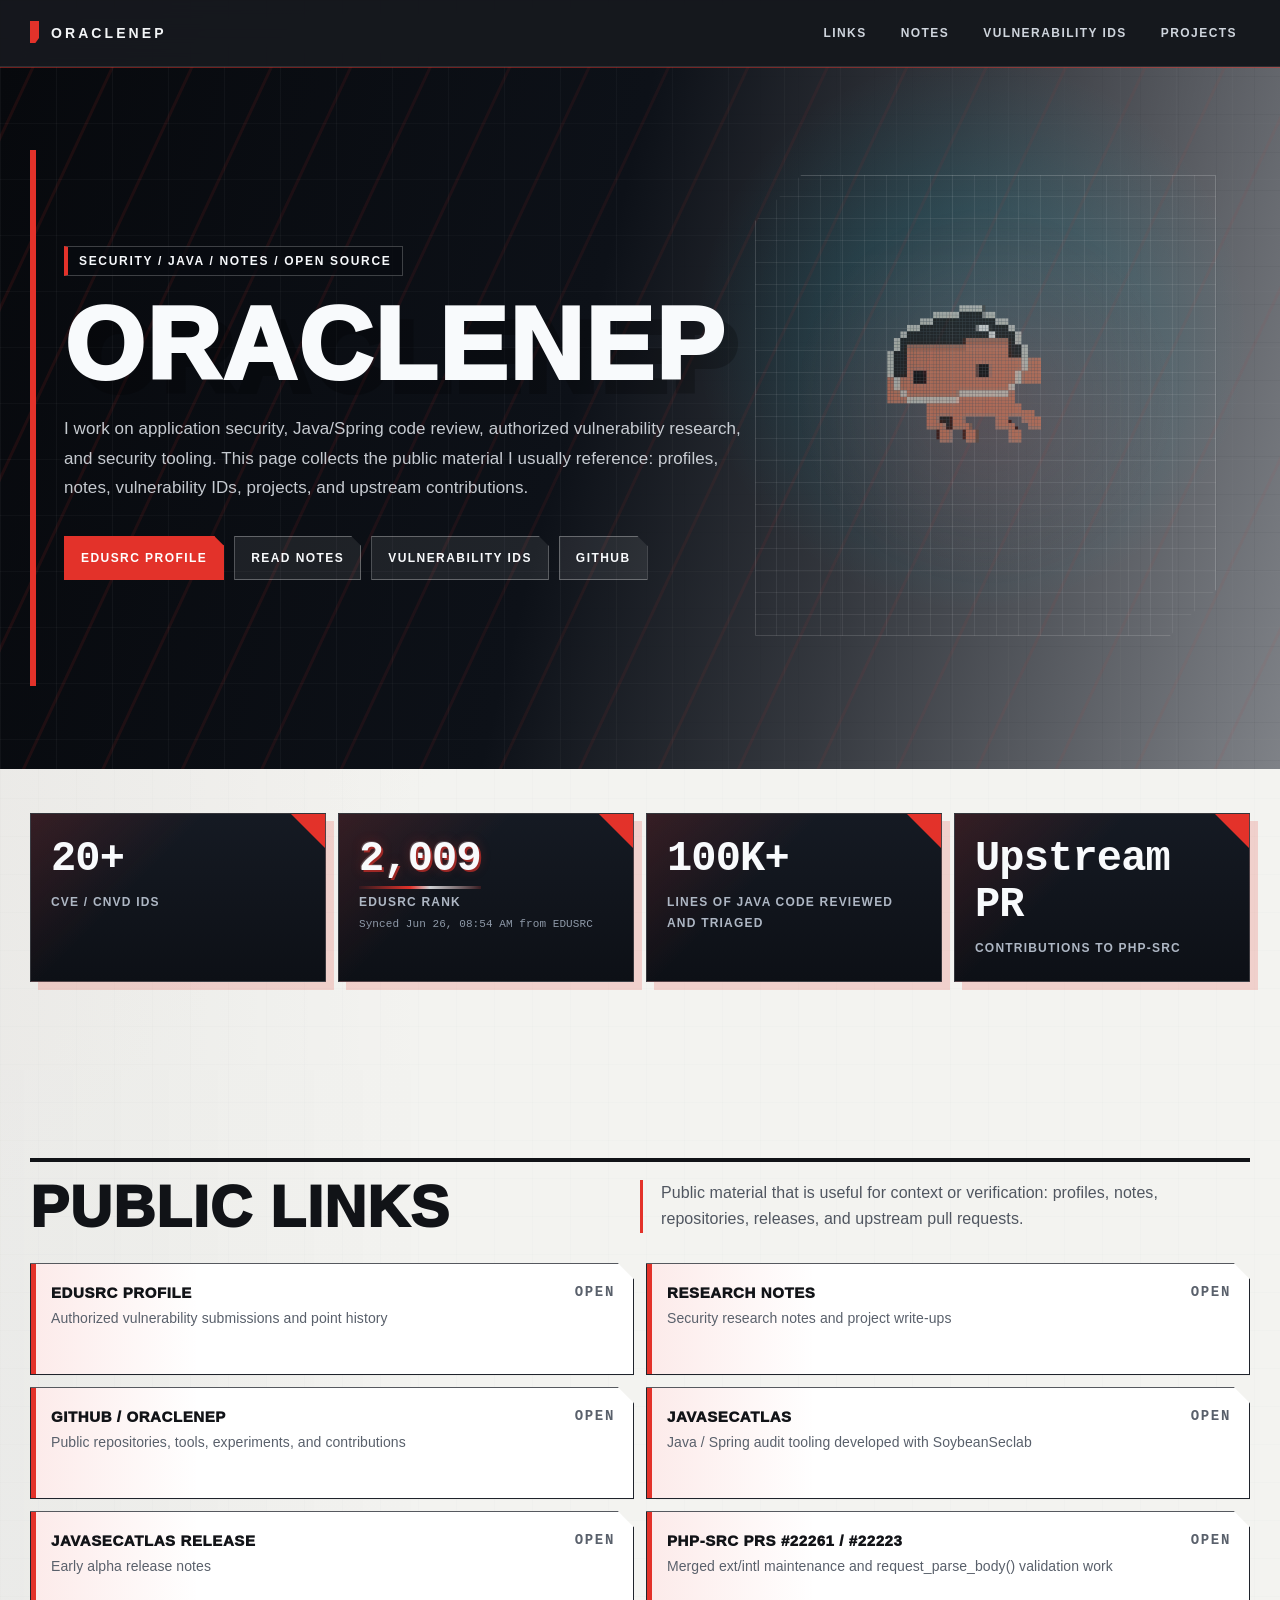
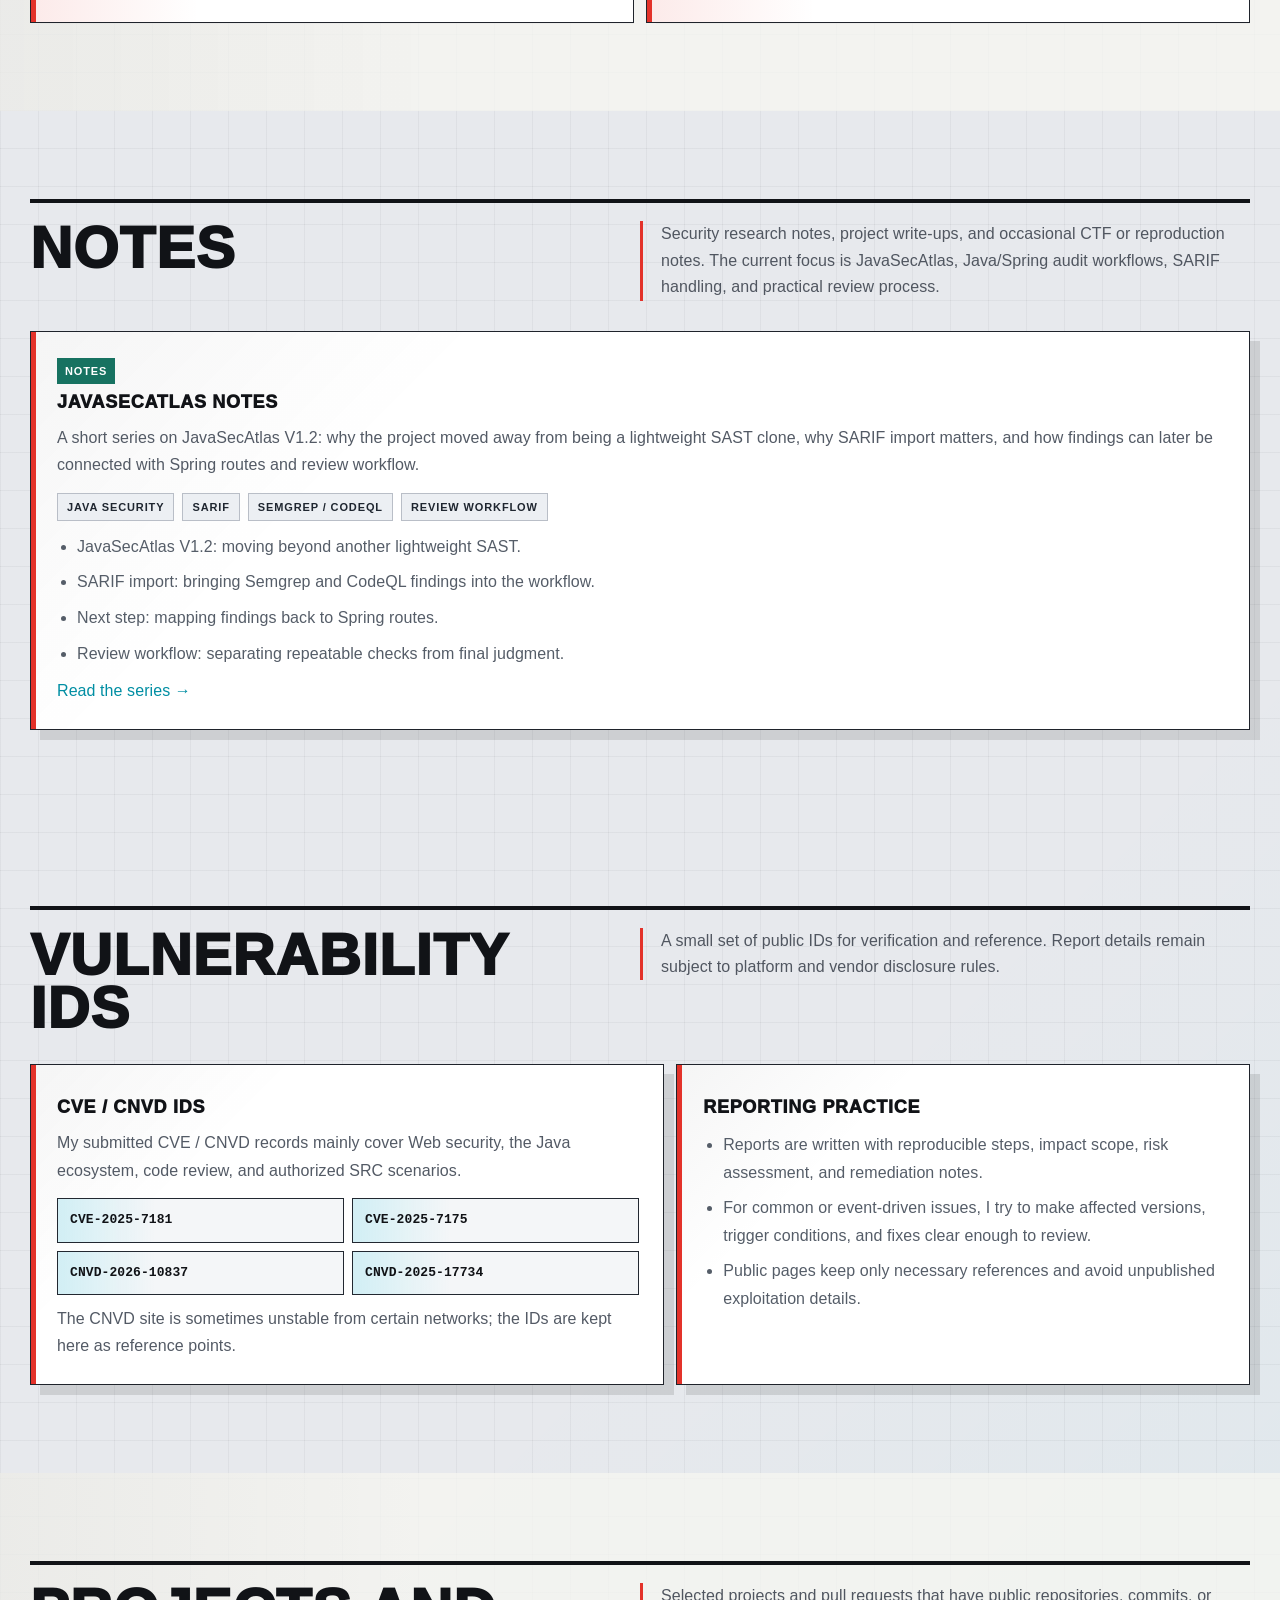
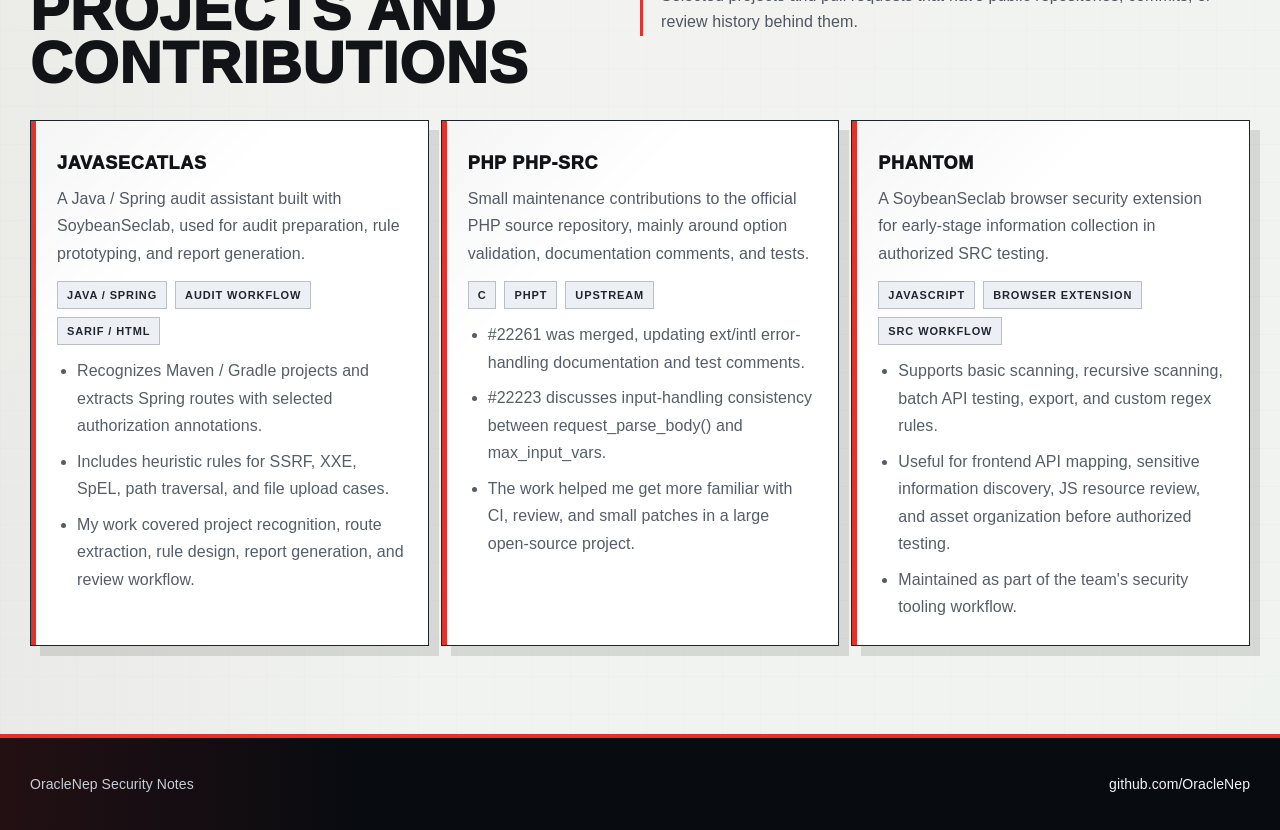
==== index.html @ 76ef1ec0 "Add interactive particle crab hero" ====
<!doctype html>
<html lang="en">
<head>
  <meta charset="utf-8" />
  <meta name="viewport" content="width=device-width, initial-scale=1" />
  <meta name="robots" content="noindex, noarchive" />
  <meta name="description" content="OracleNep's personal site for application security, Java/Spring audit notes, authorized vulnerability research, open-source projects, and security tooling." />
  <meta property="og:title" content="OracleNep | Security Notes" />
  <meta property="og:description" content="Application security, Java/Spring audit notes, authorized vulnerability research, open-source projects, and security tooling." />
  <meta property="og:image" content="assets/hero-security-portfolio.png" />
  <title>OracleNep | Security Notes</title>
  <style>
    :root {
      --ink: #17202f;
      --muted: #5c6879;
      --line: #d8dee8;
      --paper: #f7f9fc;
      --surface: #ffffff;
      --teal: #087f8c;
      --cyan: #48d6c4;
      --green: #126b4e;
      --amber: #9b6508;
      --shadow: 0 18px 46px rgba(23, 32, 47, .10);
    }

    * { box-sizing: border-box; }
    html { scroll-behavior: smooth; }
    body {
      margin: 0;
      color: var(--ink);
      background: var(--paper);
      font-family: -apple-system, BlinkMacSystemFont, "Segoe UI", "PingFang SC", "Microsoft YaHei", Arial, sans-serif;
      line-height: 1.72;
    }
    a { color: var(--teal); text-decoration: none; }
    a:hover { text-decoration: underline; }
    .topbar {
      position: sticky;
      top: 0;
      z-index: 20;
      border-bottom: 1px solid rgba(216, 222, 232, .92);
      background: rgba(247, 249, 252, .93);
      backdrop-filter: blur(12px);
    }
    .nav {
      width: min(1120px, calc(100% - 48px));
      min-height: 62px;
      margin: 0 auto;
      display: flex;
      align-items: center;
      justify-content: space-between;
      gap: 24px;
    }
    .brand { color: var(--ink); font-weight: 850; white-space: nowrap; }
    .nav-links { display: flex; align-items: center; gap: 18px; font-size: 14px; }
    .nav-links a { color: #334155; }
    .hero {
      min-height: 74vh;
      display: grid;
      align-items: center;
      color: #fff;
      background-image:
        linear-gradient(90deg, rgba(9, 16, 28, .94) 0%, rgba(9, 16, 28, .74) 43%, rgba(9, 16, 28, .20) 100%),
        url("assets/hero-security-portfolio.png");
      background-size: cover;
      background-position: center right;
    }
    .inner {
      width: min(1120px, calc(100% - 48px));
      margin: 0 auto;
    }
    .hero-copy { max-width: 740px; padding: 74px 0 84px; }
    .eyebrow {
      display: inline-flex;
      align-items: center;
      min-height: 28px;
      padding: 2px 10px;
      border: 1px solid rgba(255, 255, 255, .30);
      border-radius: 4px;
      color: #b8f2e6;
      background: rgba(255, 255, 255, .08);
      font-size: 13px;
      font-weight: 800;
    }
    h1, h2, h3 { margin: 0; line-height: 1.22; }
    h1 { margin-top: 18px; font-size: 56px; }
    .hero-subtitle {
      max-width: 680px;
      margin: 18px 0 0;
      color: rgba(255, 255, 255, .86);
      font-size: 18px;
    }
    .actions { display: flex; flex-wrap: wrap; gap: 12px; margin-top: 28px; }
    .button {
      display: inline-flex;
      align-items: center;
      justify-content: center;
      min-height: 42px;
      padding: 9px 14px;
      border: 1px solid rgba(255, 255, 255, .32);
      border-radius: 6px;
      color: #fff;
      background: rgba(255, 255, 255, .12);
      font-weight: 800;
    }
    .button.primary { border-color: var(--cyan); color: #062d33; background: var(--cyan); }
    .button:hover { text-decoration: none; filter: brightness(1.04); }
    .section { padding: 68px 0; }
    .section.alt { background: #eef2f6; }
    .section-title {
      display: flex;
      align-items: end;
      justify-content: space-between;
      gap: 28px;
      margin-bottom: 26px;
    }
    .section-title h2 { font-size: 30px; }
    .section-title p { max-width: 650px; margin: 0; color: var(--muted); }
    .metrics {
      position: relative;
      z-index: 3;
      margin-top: -34px;
      display: grid;
      grid-template-columns: repeat(4, 1fr);
      gap: 14px;
    }
    .card, .metric, .link-card, .project {
      border: 1px solid var(--line);
      border-radius: 8px;
      background: var(--surface);
      box-shadow: var(--shadow);
    }
    .metric { padding: 20px; }
    .metric strong { display: block; color: var(--ink); font-size: 30px; line-height: 1.1; }
    .metric span { display: block; margin-top: 8px; color: var(--muted); font-size: 14px; }
    .metric small { display: block; margin-top: 4px; color: #7b8797; font-size: 12px; line-height: 1.35; }
    .rank-link {
      display: inline-block;
      width: max-content;
      text-decoration: none;
      cursor: pointer;
    }
    .rank-link:hover,
    .rank-link:focus-visible {
      text-decoration: none;
    }
    .rank-link:focus-visible {
      outline: 2px solid rgba(8, 127, 140, .45);
      outline-offset: 7px;
      border-radius: 4px;
    }
    .rank-link:hover .live-rank {
      filter: drop-shadow(0 0 12px rgba(72, 214, 196, .32));
    }
    .live-rank {
      position: relative;
      width: max-content;
      min-width: 4.4ch;
      color: var(--teal);
      background: linear-gradient(90deg, #087f8c, #126b4e 45%, #0f766e);
      background-size: 180% 100%;
      font-variant-numeric: tabular-nums;
      font-feature-settings: "tnum";
      letter-spacing: .02em;
      animation: rankGlow 3.2s ease-in-out infinite;
    }
    .live-rank::after {
      content: "";
      position: absolute;
      left: 0;
      right: 0;
      bottom: -5px;
      height: 2px;
      border-radius: 999px;
      background: linear-gradient(90deg, rgba(8, 127, 140, .10), rgba(72, 214, 196, .92), rgba(18, 107, 78, .10));
      transform-origin: left;
      animation: rankScan 1.7s ease-in-out infinite;
    }
    .live-rank.is-updating { animation-duration: 1.15s; }
    .rank-status {
      display: inline-flex;
      align-items: center;
      gap: 6px;
    }
    .rank-status::before {
      content: "";
      width: 7px;
      height: 7px;
      border-radius: 50%;
      background: var(--cyan);
      box-shadow: 0 0 0 0 rgba(72, 214, 196, .58);
      animation: rankPulse 1.9s ease-out infinite;
    }
    .project-grid { display: grid; grid-template-columns: repeat(3, 1fr); gap: 16px; }
    .link-grid { display: grid; grid-template-columns: repeat(2, 1fr); gap: 14px; }
    .card, .project { padding: 22px; }
    .link-card {
      min-height: 94px;
      padding: 18px;
      display: flex;
      align-items: start;
      justify-content: space-between;
      gap: 18px;
    }
    .link-card strong { display: block; margin-bottom: 4px; color: var(--ink); }
    .link-card span { display: block; color: var(--muted); font-size: 14px; }
    .arrow { flex: 0 0 auto; color: var(--teal); font-weight: 850; }
    .tag-row { display: flex; flex-wrap: wrap; gap: 8px; margin-top: 14px; }
    .tag {
      min-height: 28px;
      display: inline-flex;
      align-items: center;
      padding: 2px 9px;
      border: 1px solid var(--line);
      border-radius: 4px;
      color: #425064;
      background: #f7f9fc;
      font-size: 13px;
      font-weight: 700;
    }
    .label {
      display: inline-flex;
      min-height: 26px;
      align-items: center;
      padding: 2px 8px;
      border-radius: 4px;
      color: #fff;
      background: var(--teal);
      font-size: 12px;
      font-weight: 850;
    }
    .label.green { background: var(--green); }
    .label.amber { background: var(--amber); }
    .card h3, .project h3 { margin-top: 10px; font-size: 18px; }
    .card p, .project p { margin: 10px 0 0; color: var(--muted); }
    .vuln-layout { display: grid; grid-template-columns: 1.05fr .95fr; gap: 18px; }
    .id-grid { display: grid; grid-template-columns: repeat(2, 1fr); gap: 10px; margin-top: 14px; }
    .id-link {
      display: block;
      padding: 10px 12px;
      border: 1px solid var(--line);
      border-radius: 6px;
      background: #f7f9fc;
      font-family: "Cascadia Mono", Consolas, monospace;
      font-size: 13px;
      overflow-wrap: anywhere;
    }
    ul { margin: 12px 0 0; padding-left: 20px; color: var(--muted); }
    li + li { margin-top: 8px; }
    .footer { padding: 34px 0; color: #cbd5e1; background: #152033; font-size: 14px; }
    .footer .inner { display: flex; justify-content: space-between; gap: 20px; }
    .footer a { color: #78e4d4; }
    @keyframes rankGlow {
      0%, 100% { background-position: 0% 50%; filter: drop-shadow(0 0 0 rgba(72, 214, 196, 0)); }
      50% { background-position: 100% 50%; filter: drop-shadow(0 0 10px rgba(72, 214, 196, .20)); }
    }
    @keyframes rankScan {
      0%, 100% { transform: scaleX(.20); opacity: .40; }
      50% { transform: scaleX(1); opacity: .95; }
    }
    @keyframes rankPulse {
      0% { box-shadow: 0 0 0 0 rgba(72, 214, 196, .58); }
      72%, 100% { box-shadow: 0 0 0 7px rgba(72, 214, 196, 0); }
    }
    @media (prefers-reduced-motion: reduce) {
      .live-rank,
      .live-rank::after,
      .rank-status::before,
      .hero::after {
        animation: none;
      }
    }
    @media (max-width: 920px) {
      .nav { min-height: auto; padding: 14px 0; align-items: start; flex-direction: column; gap: 10px; }
      .nav-links { flex-wrap: wrap; gap: 12px; }
      h1 { font-size: 42px; }
      .metrics, .project-grid, .link-grid, .vuln-layout { grid-template-columns: 1fr; }
      .section-title { align-items: start; flex-direction: column; }
      .id-grid { grid-template-columns: 1fr; }
      .footer .inner { flex-direction: column; }
    }
    @media (max-width: 560px) {
      .inner, .nav { width: min(100% - 32px, 1120px); }
      .hero { min-height: 72vh; background-position: center; }
      .hero-copy { padding: 58px 0 68px; }
      h1 { font-size: 32px; }
      .hero-subtitle { font-size: 16px; }
      .section { padding: 48px 0; }
      .link-card { flex-direction: column; gap: 8px; }
    }

    :root {
      --ink: #111317;
      --muted: #5f6570;
      --line: #1f232b;
      --paper: #e7e9ed;
      --surface: #f7f7f2;
      --surface-hard: #ffffff;
      --dark: #080b10;
      --dark-2: #121720;
      --teal: #008ea3;
      --cyan: #00c2df;
      --green: #177261;
      --amber: #c7922c;
      --red: #e3322a;
      --shadow: 10px 10px 0 rgba(17, 19, 23, .12);
    }

    body {
      color: var(--ink);
      background-color: var(--paper);
      background-image:
        linear-gradient(rgba(17, 19, 23, .045) 1px, transparent 1px),
        linear-gradient(90deg, rgba(17, 19, 23, .045) 1px, transparent 1px),
        linear-gradient(135deg, rgba(227, 50, 42, .06), transparent 28%),
        linear-gradient(315deg, rgba(0, 194, 223, .055), transparent 34%);
      background-size: 38px 38px, 38px 38px, 100% 100%, 100% 100%;
      font-family: "Inter", "Barlow", "DIN Alternate", "Segoe UI", "PingFang SC", "Microsoft YaHei", Arial, sans-serif;
      letter-spacing: .005em;
    }

    a {
      color: var(--teal);
      text-underline-offset: 4px;
    }

    .topbar {
      border-bottom: 1px solid rgba(255, 255, 255, .10);
      background: rgba(8, 11, 16, .94);
      box-shadow: 0 1px 0 rgba(227, 50, 42, .46);
    }

    .nav {
      width: min(1220px, calc(100% - 48px));
      min-height: 66px;
    }

    .brand {
      position: relative;
      color: #f3f5f7;
      font-size: 14px;
      font-weight: 900;
      letter-spacing: .22em;
      text-transform: uppercase;
    }

    .brand::before {
      content: "";
      display: inline-block;
      width: 9px;
      height: 22px;
      margin-right: 12px;
      vertical-align: -5px;
      background: var(--red);
      clip-path: polygon(0 0, 100% 0, 100% 78%, 60% 100%, 0 100%);
    }

    .nav-links {
      gap: 8px;
      font-size: 12px;
      font-weight: 850;
      letter-spacing: .12em;
      text-transform: uppercase;
      min-width: 0;
    }

    .nav-links a {
      min-height: 34px;
      display: inline-flex;
      align-items: center;
      padding: 0 12px;
      color: #cfd5dd;
      border: 1px solid transparent;
    }

    .nav-links a:hover {
      color: #fff;
      text-decoration: none;
      border-color: rgba(255, 255, 255, .20);
      background: rgba(255, 255, 255, .07);
    }

    .hero {
      position: relative;
      min-height: 78vh;
      overflow: hidden;
      align-items: stretch;
      background:
        radial-gradient(circle at 76% 38%, rgba(0, 194, 223, .22), transparent 26%),
        linear-gradient(104deg, #07090d 0%, #0d1118 45%, rgba(13, 17, 24, .82) 67%, rgba(13, 17, 24, .48) 100%);
    }

    .hero::before {
      content: "";
      position: absolute;
      inset: 0;
      pointer-events: none;
      background:
        linear-gradient(90deg, rgba(255, 255, 255, .055) 1px, transparent 1px),
        linear-gradient(rgba(255, 255, 255, .045) 1px, transparent 1px),
        repeating-linear-gradient(115deg, transparent 0 28px, rgba(227, 50, 42, .14) 29px 31px, transparent 32px 72px);
      background-size: 56px 56px, 56px 56px, auto;
      mask-image: linear-gradient(90deg, rgba(0, 0, 0, .72), rgba(0, 0, 0, .34));
    }

    .hero::after {
      display: none;
    }

    .hero-particle-canvas {
      position: absolute;
      top: 108px;
      right: max(5vw, 58px);
      width: min(36vw, 520px);
      aspect-ratio: 1;
      z-index: 1;
      border: 1px solid rgba(255, 255, 255, .20);
      background-image:
        linear-gradient(90deg, rgba(255, 255, 255, .08) 1px, transparent 1px),
        linear-gradient(rgba(255, 255, 255, .08) 1px, transparent 1px),
        radial-gradient(circle at 50% 48%, rgba(227, 50, 42, .22), transparent 58%),
        url("assets/pixel_crab_transparent.png");
      background-size: 22px 22px, 22px 22px, 100% 100%, 76% 76%;
      background-position: center, center, center, center;
      background-repeat: repeat, repeat, no-repeat, no-repeat;
      image-rendering: pixelated;
      opacity: .92;
      clip-path: polygon(10% 0, 100% 0, 100% 90%, 90% 100%, 0 100%, 0 10%);
      box-shadow:
        -16px 16px 0 rgba(227, 50, 42, .18),
        18px -18px 0 rgba(0, 194, 223, .08);
      display: block;
      image-rendering: pixelated;
      pointer-events: none;
      touch-action: none;
    }

    .hero-particle-canvas.is-ready {
      background-image:
        linear-gradient(90deg, rgba(255, 255, 255, .08) 1px, transparent 1px),
        linear-gradient(rgba(255, 255, 255, .08) 1px, transparent 1px),
        radial-gradient(circle at 50% 48%, rgba(227, 50, 42, .22), transparent 58%);
      background-size: 22px 22px, 22px 22px, 100% 100%;
      background-position: center, center, center;
      background-repeat: repeat, repeat, no-repeat;
    }

    .inner,
    .nav {
      width: min(1220px, calc(100% - 48px));
    }

    .hero .inner {
      position: relative;
      z-index: 2;
      display: grid;
      align-items: center;
    }

    .hero-copy {
      max-width: 760px;
      padding: 96px 0 106px 28px;
      border-left: 6px solid var(--red);
    }

    .eyebrow {
      min-height: 30px;
      padding: 3px 11px;
      border: 1px solid rgba(255, 255, 255, .22);
      border-left: 4px solid var(--red);
      border-radius: 0;
      color: #f6f8fb;
      background: rgba(8, 11, 16, .72);
      font-size: 12px;
      font-weight: 900;
      letter-spacing: .14em;
      text-transform: uppercase;
    }

    h1,
    h2,
    h3 {
      font-weight: 950;
      letter-spacing: .02em;
    }

    h1 {
      max-width: 760px;
      margin-top: 24px;
      color: #f8fafc;
      font-size: clamp(56px, 8vw, 112px);
      line-height: .88;
      text-transform: uppercase;
      text-shadow: 14px 14px 0 rgba(0, 0, 0, .22);
    }

    .hero-subtitle {
      max-width: 700px;
      margin-top: 24px;
      color: rgba(239, 244, 250, .82);
      font-size: 17px;
      line-height: 1.72;
    }

    .actions {
      gap: 10px;
      margin-top: 34px;
    }

    .button {
      min-height: 44px;
      padding: 9px 16px;
      border: 1px solid rgba(255, 255, 255, .30);
      border-radius: 0;
      color: #f8fafc;
      background: rgba(255, 255, 255, .08);
      font-size: 12px;
      font-weight: 900;
      letter-spacing: .12em;
      text-transform: uppercase;
      clip-path: polygon(0 0, calc(100% - 10px) 0, 100% 10px, 100% 100%, 0 100%);
    }

    .button.primary {
      border-color: var(--red);
      color: #fff;
      background: var(--red);
    }

    .button:hover {
      filter: none;
      transform: translateY(-1px);
      box-shadow: 5px 5px 0 rgba(0, 194, 223, .28);
    }

    .section {
      position: relative;
      padding: 88px 0;
      background: transparent;
    }

    .section.alt {
      background:
        linear-gradient(90deg, rgba(17, 19, 23, .035), transparent 34%),
        rgba(247, 247, 242, .74);
    }

    .section-title {
      align-items: flex-start;
      margin-bottom: 30px;
      padding-top: 18px;
      border-top: 4px solid var(--ink);
    }

    .section-title h2 {
      max-width: 470px;
      font-size: clamp(34px, 4.6vw, 58px);
      line-height: .92;
      text-transform: uppercase;
    }

    .section-title p {
      max-width: 610px;
      padding-left: 18px;
      border-left: 3px solid var(--red);
      color: #505660;
      line-height: 1.65;
    }

    .metrics {
      margin-top: -44px;
      gap: 12px;
    }

    .metric,
    .link-card,
    .project {
      position: relative;
      overflow: hidden;
      border: 1px solid var(--line);
      border-radius: 0;
      background: var(--surface);
      box-shadow: var(--shadow);
    }

    .metric {
      min-height: 132px;
      padding: 22px 20px;
      color: #eef2f7;
      background:
        linear-gradient(135deg, rgba(227, 50, 42, .16), transparent 38%),
        linear-gradient(180deg, #151a23, #0d1016);
      border-color: rgba(255, 255, 255, .16);
      box-shadow: 8px 8px 0 rgba(227, 50, 42, .18);
    }

    .metric::before {
      content: "";
      position: absolute;
      top: 0;
      right: 0;
      width: 34px;
      height: 34px;
      background: var(--red);
      clip-path: polygon(100% 0, 0 0, 100% 100%);
    }

    .metric strong {
      color: #f8fafc;
      font-family: "Cascadia Mono", "SFMono-Regular", Consolas, monospace;
      font-size: clamp(30px, 4vw, 42px);
      font-weight: 900;
      letter-spacing: -.02em;
    }

    .metric span {
      margin-top: 10px;
      color: #aeb7c4;
      font-size: 12px;
      font-weight: 800;
      letter-spacing: .10em;
      text-transform: uppercase;
    }

    .metric small {
      color: #8e99a8;
      font-family: "Cascadia Mono", Consolas, monospace;
      font-size: 11px;
    }

    .rank-link:focus-visible {
      outline-color: rgba(227, 50, 42, .72);
    }

    .live-rank {
      color: #f8fafc;
      background: transparent;
      text-shadow:
        2px 2px 0 rgba(227, 50, 42, .62),
        -1px -1px 0 rgba(255, 255, 255, .18),
        0 0 12px rgba(227, 50, 42, .26);
    }

    .live-rank::after {
      bottom: -7px;
      height: 3px;
      border-radius: 0;
      background: linear-gradient(90deg, rgba(227, 50, 42, .08), var(--red) 42%, rgba(248, 250, 252, .82) 58%, rgba(227, 50, 42, .18));
    }

    .rank-status::before {
      background: var(--red);
      box-shadow: 0 0 0 0 rgba(227, 50, 42, .58);
    }

    .link-grid {
      gap: 12px;
    }

    .link-card {
      min-height: 112px;
      padding: 18px 18px 18px 20px;
      background:
        linear-gradient(90deg, rgba(227, 50, 42, .10), transparent 28%),
        var(--surface-hard);
      clip-path: polygon(0 0, calc(100% - 16px) 0, 100% 16px, 100% 100%, 0 100%);
      transition: transform .18s ease, box-shadow .18s ease, background-color .18s ease;
    }

    .link-card::before,
    .project::before {
      content: "";
      position: absolute;
      top: 0;
      left: 0;
      width: 5px;
      height: 100%;
      background: var(--red);
    }

    .link-card:hover {
      text-decoration: none;
      transform: translate(-2px, -2px);
      box-shadow: 14px 14px 0 rgba(17, 19, 23, .16);
      background: #fff;
    }

    .link-card strong,
    .project h3 {
      color: var(--ink);
      font-size: 15px;
      font-weight: 950;
      letter-spacing: .04em;
      text-transform: uppercase;
    }

    .link-card span {
      color: #59606b;
      line-height: 1.45;
    }

    .arrow {
      min-width: 52px;
      color: var(--red);
      font-family: "Cascadia Mono", Consolas, monospace;
      font-size: 12px;
      letter-spacing: .12em;
      text-align: right;
      text-transform: uppercase;
    }

    .project-grid {
      gap: 12px;
    }

    .project {
      padding: 24px 24px 24px 26px;
      background:
        linear-gradient(135deg, rgba(17, 19, 23, .045), transparent 28%),
        var(--surface-hard);
    }

    .project h3 {
      margin-top: 8px;
      font-size: 18px;
    }

    .project p,
    .card p {
      color: #535a65;
    }

    .label,
    .tag {
      border-radius: 0;
      font-size: 11px;
      font-weight: 900;
      letter-spacing: .08em;
      text-transform: uppercase;
    }

    .label {
      background: var(--ink);
    }

    .label.green {
      background: var(--green);
    }

    .tag {
      color: #1f2630;
      background: #eceff3;
      border-color: #b9bec7;
    }

    .vuln-layout {
      gap: 12px;
    }

    .id-grid {
      gap: 8px;
    }

    .id-link {
      border-color: #222831;
      border-radius: 0;
      color: #101216;
      background:
        linear-gradient(90deg, rgba(0, 194, 223, .14), transparent 34%),
        #f4f6f8;
      font-weight: 850;
    }

    .id-link:hover {
      text-decoration: none;
      color: #fff;
      background: #111317;
    }

    ul {
      color: #555d68;
    }

    .footer {
      border-top: 4px solid var(--red);
      color: #c7cdd6;
      background:
        linear-gradient(90deg, rgba(227, 50, 42, .12), transparent 28%),
        #080b10;
    }

    .footer a {
      color: #f0f4f8;
    }

    @media (max-width: 920px) {
      .nav {
        width: min(100% - 32px, 1220px);
      }

      .topbar {
        overflow-x: hidden;
      }

      .nav-links {
        width: 100%;
        overflow-x: auto;
        padding-bottom: 2px;
        scrollbar-width: thin;
      }

      .nav-links a {
        flex: 0 0 auto;
        padding: 0 10px;
      }

      .hero-particle-canvas {
        top: auto;
        right: -44px;
        bottom: 28px;
        width: 58vw;
        height: auto;
        opacity: .32;
      }

      .hero-copy {
        padding-left: 20px;
      }

      .section-title p {
        padding-left: 14px;
      }
    }

    @media (max-width: 560px) {
      .inner,
      .nav {
        width: min(100% - 28px, 1220px);
      }

      .hero {
        min-height: 78vh;
      }

      .hero-copy {
        max-width: calc(100vw - 84px);
        padding: 72px 0 78px 14px;
      }

      h1 {
        font-size: 42px;
      }

      .hero-subtitle {
        max-width: 100%;
        font-size: 13px;
        line-height: 1.62;
      }

      .hero-particle-canvas {
        right: -32px;
        bottom: 20px;
        width: 78vw;
        opacity: .24;
      }

      .eyebrow {
        max-width: 100%;
        overflow-wrap: anywhere;
      }

      .button {
        width: 100%;
      }

      .nav-links {
        gap: 4px;
        font-size: 11px;
        letter-spacing: .08em;
      }

      .nav-links a {
        padding: 0 9px;
      }

      .metric,
      .link-card,
      .project {
        box-shadow: 6px 6px 0 rgba(17, 19, 23, .12);
      }
    }
  </style>
</head>
<body>
  <header class="topbar">
    <nav class="nav" aria-label="Primary navigation">
      <a class="brand" href="#top">OracleNep</a>
      <div class="nav-links">
        <a href="#links">Links</a>
        <a href="#research">Notes</a>
        <a href="#vulns">Vulnerability IDs</a>
        <a href="#projects">Projects</a>
      </div>
    </nav>
  </header>

  <main>
    <section class="hero" id="top">
      <canvas class="hero-particle-canvas" aria-hidden="true"></canvas>
      <div class="inner">
        <div class="hero-copy">
          <span class="eyebrow">Security / Java / Notes / Open Source</span>
          <h1>OracleNep</h1>
          <p class="hero-subtitle">
            I work on application security, Java/Spring code review, authorized vulnerability research, and security tooling. This page collects the public material I usually reference: profiles, notes, vulnerability IDs, projects, and upstream contributions.
          </p>
          <div class="actions">
            <a class="button primary" href="https://src.sjtu.edu.cn/profile/20160/" target="_blank" rel="noreferrer">EDUSRC Profile</a>
            <a class="button" href="research/">Read Notes</a>
            <a class="button" href="#vulns">Vulnerability IDs</a>
            <a class="button" href="https://github.com/OracleNep" target="_blank" rel="noreferrer">GitHub</a>
          </div>
        </div>
      </div>
    </section>

    <section class="section alt" aria-label="Selected records">
      <div class="inner">
        <div class="metrics">
          <div class="metric">
            <strong>20+</strong>
            <span>CVE / CNVD IDs</span>
          </div>
          <div class="metric">
            <a class="rank-link" href="https://src.sjtu.edu.cn/profile/20160/" target="_blank" rel="noreferrer" aria-label="Open EDUSRC profile">
              <strong class="live-rank" data-edusrc-rank aria-live="polite">...</strong>
            </a>
            <span>EDUSRC Rank</span>
            <small class="rank-status" data-edusrc-rank-status>Loading latest rank...</small>
          </div>
          <div class="metric">
            <strong>100K+</strong>
            <span>Lines of Java code reviewed and triaged</span>
          </div>
          <div class="metric">
            <strong>Upstream PR</strong>
            <span>Contributions to php-src</span>
          </div>
        </div>
      </div>
    </section>

    <section class="section alt" id="links">
      <div class="inner">
        <div class="section-title">
          <h2>Public Links</h2>
          <p>Public material that is useful for context or verification: profiles, notes, repositories, releases, and upstream pull requests.</p>
        </div>
        <div class="link-grid">
          <a class="link-card" href="https://src.sjtu.edu.cn/profile/20160/" target="_blank" rel="noreferrer">
            <span><strong>EDUSRC Profile</strong><span>Authorized vulnerability submissions and point history</span></span>
            <span class="arrow">Open</span>
          </a>
          <a class="link-card" href="research/">
            <span><strong>Research Notes</strong><span>Security research notes and project write-ups</span></span>
            <span class="arrow">Open</span>
          </a>
          <a class="link-card" href="https://github.com/OracleNep" target="_blank" rel="noreferrer">
            <span><strong>GitHub / OracleNep</strong><span>Public repositories, tools, experiments, and contributions</span></span>
            <span class="arrow">Open</span>
          </a>
          <a class="link-card" href="https://github.com/Team-intN18-SoybeanSeclab/JavaSecAtlas" target="_blank" rel="noreferrer">
            <span><strong>JavaSecAtlas</strong><span>Java / Spring audit tooling developed with SoybeanSeclab</span></span>
            <span class="arrow">Open</span>
          </a>
          <a class="link-card" href="https://github.com/Team-intN18-SoybeanSeclab/JavaSecAtlas/releases/tag/v0.1.0-alpha" target="_blank" rel="noreferrer">
            <span><strong>JavaSecAtlas Release</strong><span>Early alpha release notes</span></span>
            <span class="arrow">Open</span>
          </a>
          <a class="link-card" href="https://github.com/php/php-src/pulls?q=22261+OR+22223" target="_blank" rel="noreferrer">
            <span><strong>php-src PRs #22261 / #22223</strong><span>Merged ext/intl maintenance and request_parse_body() validation work</span></span>
            <span class="arrow">Open</span>
          </a>
        </div>
      </div>
    </section>

    <section class="section" id="research">
      <div class="inner">
        <div class="section-title">
          <h2>Notes</h2>
          <p>Security research notes, project write-ups, and occasional CTF or reproduction notes. The current focus is JavaSecAtlas, Java/Spring audit workflows, SARIF handling, and practical review process.</p>
        </div>
        <article class="project">
          <span class="label green">Notes</span>
          <h3>JavaSecAtlas Notes</h3>
          <p>A short series on JavaSecAtlas V1.2: why the project moved away from being a lightweight SAST clone, why SARIF import matters, and how findings can later be connected with Spring routes and review workflow.</p>
          <div class="tag-row">
            <span class="tag">Java Security</span>
            <span class="tag">SARIF</span>
            <span class="tag">Semgrep / CodeQL</span>
            <span class="tag">Review workflow</span>
          </div>
          <ul>
            <li>JavaSecAtlas V1.2: moving beyond another lightweight SAST.</li>
            <li>SARIF import: bringing Semgrep and CodeQL findings into the workflow.</li>
            <li>Next step: mapping findings back to Spring routes.</li>
            <li>Review workflow: separating repeatable checks from final judgment.</li>
          </ul>
          <p><a href="research/javasecatlas-series.html">Read the series →</a></p>
        </article>
      </div>
    </section>

    <section class="section" id="vulns">
      <div class="inner">
        <div class="section-title">
          <h2>Vulnerability IDs</h2>
          <p>A small set of public IDs for verification and reference. Report details remain subject to platform and vendor disclosure rules.</p>
        </div>
        <div class="vuln-layout">
          <article class="project">
            <h3>CVE / CNVD IDs</h3>
            <p>My submitted CVE / CNVD records mainly cover Web security, the Java ecosystem, code review, and authorized SRC scenarios.</p>
            <div class="id-grid">
              <a class="id-link" href="https://www.cve.org/CVERecord?id=CVE-2025-7181" target="_blank" rel="noreferrer">CVE-2025-7181</a>
              <a class="id-link" href="https://www.cve.org/CVERecord?id=CVE-2025-7175" target="_blank" rel="noreferrer">CVE-2025-7175</a>
              <a class="id-link" href="https://www.cnvd.org.cn/flaw/show/CNVD-2026-10837" target="_blank" rel="noreferrer">CNVD-2026-10837</a>
              <a class="id-link" href="https://www.cnvd.org.cn/flaw/show/CNVD-2025-17734" target="_blank" rel="noreferrer">CNVD-2025-17734</a>
            </div>
            <p>The CNVD site is sometimes unstable from certain networks; the IDs are kept here as reference points.</p>
          </article>
          <article class="project">
            <h3>Reporting Practice</h3>
            <ul>
              <li>Reports are written with reproducible steps, impact scope, risk assessment, and remediation notes.</li>
              <li>For common or event-driven issues, I try to make affected versions, trigger conditions, and fixes clear enough to review.</li>
              <li>Public pages keep only necessary references and avoid unpublished exploitation details.</li>
            </ul>
          </article>
        </div>
      </div>
    </section>

    <section class="section alt" id="projects">
      <div class="inner">
        <div class="section-title">
          <h2>Projects and Contributions</h2>
          <p>Selected projects and pull requests that have public repositories, commits, or review history behind them.</p>
        </div>
        <div class="project-grid">
          <article class="project">
            <h3>JavaSecAtlas</h3>
            <p>A Java / Spring audit assistant built with SoybeanSeclab, used for audit preparation, rule prototyping, and report generation.</p>
            <div class="tag-row">
              <span class="tag">Java / Spring</span>
              <span class="tag">Audit workflow</span>
              <span class="tag">SARIF / HTML</span>
            </div>
            <ul>
              <li>Recognizes Maven / Gradle projects and extracts Spring routes with selected authorization annotations.</li>
              <li>Includes heuristic rules for SSRF, XXE, SpEL, path traversal, and file upload cases.</li>
              <li>My work covered project recognition, route extraction, rule design, report generation, and review workflow.</li>
            </ul>
          </article>
          <article class="project">
            <h3>PHP php-src</h3>
            <p>Small maintenance contributions to the official PHP source repository, mainly around option validation, documentation comments, and tests.</p>
            <div class="tag-row">
              <span class="tag">C</span>
              <span class="tag">PHPT</span>
              <span class="tag">Upstream</span>
            </div>
            <ul>
              <li>#22261 was merged, updating ext/intl error-handling documentation and test comments.</li>
              <li>#22223 discusses input-handling consistency between request_parse_body() and max_input_vars.</li>
              <li>The work helped me get more familiar with CI, review, and small patches in a large open-source project.</li>
            </ul>
          </article>
          <article class="project">
            <h3>Phantom</h3>
            <p>A SoybeanSeclab browser security extension for early-stage information collection in authorized SRC testing.</p>
            <div class="tag-row">
              <span class="tag">JavaScript</span>
              <span class="tag">Browser Extension</span>
              <span class="tag">SRC workflow</span>
            </div>
            <ul>
              <li>Supports basic scanning, recursive scanning, batch API testing, export, and custom regex rules.</li>
              <li>Useful for frontend API mapping, sensitive information discovery, JS resource review, and asset organization before authorized testing.</li>
              <li>Maintained as part of the team's security tooling workflow.</li>
            </ul>
          </article>
        </div>
      </div>
    </section>
  </main>

  <footer class="footer">
    <div class="inner">
      <span>OracleNep Security Notes</span>
      <span><a href="https://github.com/OracleNep" target="_blank" rel="noreferrer">github.com/OracleNep</a></span>
    </div>
  </footer>
  <script>
    (() => {
      const rankEl = document.querySelector("[data-edusrc-rank]");
      const statusEl = document.querySelector("[data-edusrc-rank-status]");
      const fallbackRank = 2009;
      const rankFormatter = new Intl.NumberFormat("en-US", { maximumFractionDigits: 0 });
      const dateFormatter = new Intl.DateTimeFormat("en-US", {
        month: "short",
        day: "numeric",
        hour: "2-digit",
        minute: "2-digit"
      });
      let renderedRank = null;

      const renderRank = (rank) => {
        rankEl.textContent = rankFormatter.format(rank);
      };

      const animateRank = (targetRank) => {
        const startRank = Number.isSafeInteger(renderedRank) ? renderedRank : Math.max(0, targetRank - 23);
        const duration = 900;
        const startTime = performance.now();

        rankEl.classList.add("is-updating");

        const step = (now) => {
          const progress = Math.min((now - startTime) / duration, 1);
          const eased = 1 - Math.pow(1 - progress, 3);
          const nextRank = Math.round(startRank + (targetRank - startRank) * eased);

          renderRank(nextRank);

          if (progress < 1) {
            requestAnimationFrame(step);
            return;
          }

          renderRank(targetRank);
          renderedRank = targetRank;
          window.setTimeout(() => rankEl.classList.remove("is-updating"), 240);
        };

        requestAnimationFrame(step);
      };

      const setRank = (rank, updatedAt) => {
        if (!Number.isSafeInteger(rank)) {
          throw new TypeError("EDUSRC rank must be a safe integer.");
        }

        animateRank(rank);

        if (updatedAt) {
          const updatedDate = new Date(updatedAt);
          if (!Number.isNaN(updatedDate.getTime())) {
            statusEl.textContent = `Synced ${dateFormatter.format(updatedDate)} from EDUSRC`;
            return;
          }
        }

        statusEl.textContent = "Synced from EDUSRC profile";
      };

      fetch(`data/edusrc-rank.json?t=${Date.now()}`, { cache: "no-store" })
        .then((response) => {
          if (!response.ok) {
            throw new Error(`Rank data request failed: ${response.status}`);
          }
          return response.json();
        })
        .then((payload) => {
          if (!payload || typeof payload.rank !== "number" || !Number.isSafeInteger(payload.rank)) {
            throw new TypeError("Rank payload must provide rank as a number.");
          }
          setRank(payload.rank, payload.updatedAt);
        })
        .catch(() => {
          setRank(fallbackRank);
          statusEl.textContent = "Using last known EDUSRC rank";
      });
    })();
  </script>
  <script>
    (() => {
      const canvas = document.querySelector(".hero-particle-canvas");
      const hero = document.querySelector(".hero");
      if (!canvas || !hero) return;

      const context = canvas.getContext("2d");
      if (!context) return;

      const source = new Image();
      const sourceCanvas = document.createElement("canvas");
      const sourceContext = sourceCanvas.getContext("2d", { willReadFrequently: true });
      const reducedMotion = window.matchMedia("(prefers-reduced-motion: reduce)");
      const pointer = { x: 0, y: 0, vx: 0, vy: 0, active: false };
      const state = {
        width: 0,
        height: 0,
        dpr: 1,
        scale: 1,
        dotSize: 3,
        particles: [],
        animationFrame: 0,
        lastTime: 0
      };

      const clamp = (value, min, max) => Math.min(Math.max(value, min), max);

      const resize = () => {
        const bounds = canvas.getBoundingClientRect();
        const dpr = Math.min(window.devicePixelRatio || 1, 2);

        state.width = Math.max(1, bounds.width);
        state.height = Math.max(1, bounds.height);
        state.dpr = dpr;
        state.scale = Math.min(
          state.width / source.naturalWidth,
          state.height / source.naturalHeight
        ) * .76;
        state.dotSize = Math.max(1.5, 4 * state.scale * .86);

        canvas.width = Math.round(state.width * dpr);
        canvas.height = Math.round(state.height * dpr);
        context.setTransform(dpr, 0, 0, dpr, 0, 0);

        for (const particle of state.particles) {
          particle.targetX = (state.width - source.naturalWidth * state.scale) / 2 + particle.sourceX * state.scale;
          particle.targetY = (state.height - source.naturalHeight * state.scale) / 2 + particle.sourceY * state.scale;
          if (!particle.initialized) {
            particle.x = particle.targetX;
            particle.y = particle.targetY;
            particle.initialized = true;
          }
        }
      };

      const draw = (time) => {
        const elapsed = state.lastTime ? Math.min(32, time - state.lastTime) : 16;
        const frameScale = elapsed / 16.67;
        state.lastTime = time;
        context.clearRect(0, 0, state.width, state.height);

        const radius = Math.max(90, Math.min(170, state.width * .34));
        const pointerSpeed = Math.min(4, Math.hypot(pointer.vx, pointer.vy));

        for (const particle of state.particles) {
          let chaos = 0;
          const distance = Math.hypot(particle.x - pointer.x, particle.y - pointer.y);

          if (!reducedMotion.matches && pointer.active && distance < radius) {
            chaos = 1 - distance / radius;
            const safeDistance = Math.max(distance, 1);
            const impulse = chaos * (.46 + pointerSpeed * .11);
            particle.vx += ((particle.x - pointer.x) / safeDistance) * impulse;
            particle.vy += ((particle.y - pointer.y) / safeDistance) * impulse;
            particle.vx += pointer.vx * chaos * .018;
            particle.vy += pointer.vy * chaos * .018;
          }

          const spring = reducedMotion.matches ? .34 : .028;
          particle.vx += (particle.targetX - particle.x) * spring;
          particle.vy += (particle.targetY - particle.y) * spring;
          particle.vx *= reducedMotion.matches ? .52 : .88;
          particle.vy *= reducedMotion.matches ? .52 : .88;
          particle.x += particle.vx * frameScale;
          particle.y += particle.vy * frameScale;

          const size = state.dotSize * (1 + chaos * .22);
          if (chaos > .025) {
            const chroma = (1 + pointerSpeed) * chaos * 2.6;
            context.globalAlpha = .19 * chaos;
            context.fillStyle = "#00c2df";
            context.fillRect(particle.x - chroma, particle.y + chroma * .35, size, size);
            context.fillStyle = "#e3322a";
            context.fillRect(particle.x + chroma, particle.y - chroma * .35, size, size);
          }

          context.globalAlpha = clamp(.72 + chaos * .28, 0, 1);
          context.fillStyle = particle.color;
          context.fillRect(particle.x, particle.y, size, size);
        }

        context.globalAlpha = 1;
        pointer.vx *= .84;
        pointer.vy *= .84;

        if (!reducedMotion.matches || pointer.active) {
          state.animationFrame = window.requestAnimationFrame(draw);
        } else {
          state.animationFrame = 0;
        }
      };

      const start = () => {
        if (!state.animationFrame) {
          state.lastTime = 0;
          state.animationFrame = window.requestAnimationFrame(draw);
        }
      };

      const updatePointer = (event) => {
        const bounds = canvas.getBoundingClientRect();
        const nextX = event.clientX - bounds.left;
        const nextY = event.clientY - bounds.top;
        const inside = nextX >= 0 && nextX <= state.width && nextY >= 0 && nextY <= state.height;

        pointer.vx = nextX - pointer.x;
        pointer.vy = nextY - pointer.y;
        pointer.x = nextX;
        pointer.y = nextY;
        pointer.active = inside && !reducedMotion.matches;
        start();
      };

      const leave = () => {
        pointer.active = false;
        pointer.vx = 0;
        pointer.vy = 0;
        start();
      };

      const buildParticles = () => {
        if (!sourceContext || !source.naturalWidth || !source.naturalHeight) return;

        sourceCanvas.width = source.naturalWidth;
        sourceCanvas.height = source.naturalHeight;
        sourceContext.clearRect(0, 0, sourceCanvas.width, sourceCanvas.height);
        sourceContext.drawImage(source, 0, 0);

        const pixels = sourceContext.getImageData(0, 0, sourceCanvas.width, sourceCanvas.height).data;
        const sampleStep = 4;
        const particles = [];

        for (let y = 0; y < sourceCanvas.height; y += sampleStep) {
          for (let x = 0; x < sourceCanvas.width; x += sampleStep) {
            const index = (y * sourceCanvas.width + x) * 4;
            const alpha = pixels[index + 3];
            if (alpha < 80) continue;

            particles.push({
              sourceX: x,
              sourceY: y,
              color: `rgba(${pixels[index]}, ${pixels[index + 1]}, ${pixels[index + 2]}, ${alpha / 255})`,
              x: 0,
              y: 0,
              targetX: 0,
              targetY: 0,
              vx: 0,
              vy: 0,
              initialized: false
            });
          }
        }

        state.particles = particles;
        canvas.classList.add("is-ready");
        resize();
        start();
      };

      source.onload = buildParticles;
      source.src = "assets/pixel_crab_transparent.png";
      hero.addEventListener("pointermove", updatePointer, { passive: true });
      hero.addEventListener("pointerleave", leave, { passive: true });
      window.addEventListener("resize", resize, { passive: true });

      if (reducedMotion.addEventListener) {
        reducedMotion.addEventListener("change", () => {
          pointer.active = false;
          start();
        });
      }
    })();
  </script>
</body>
</html>
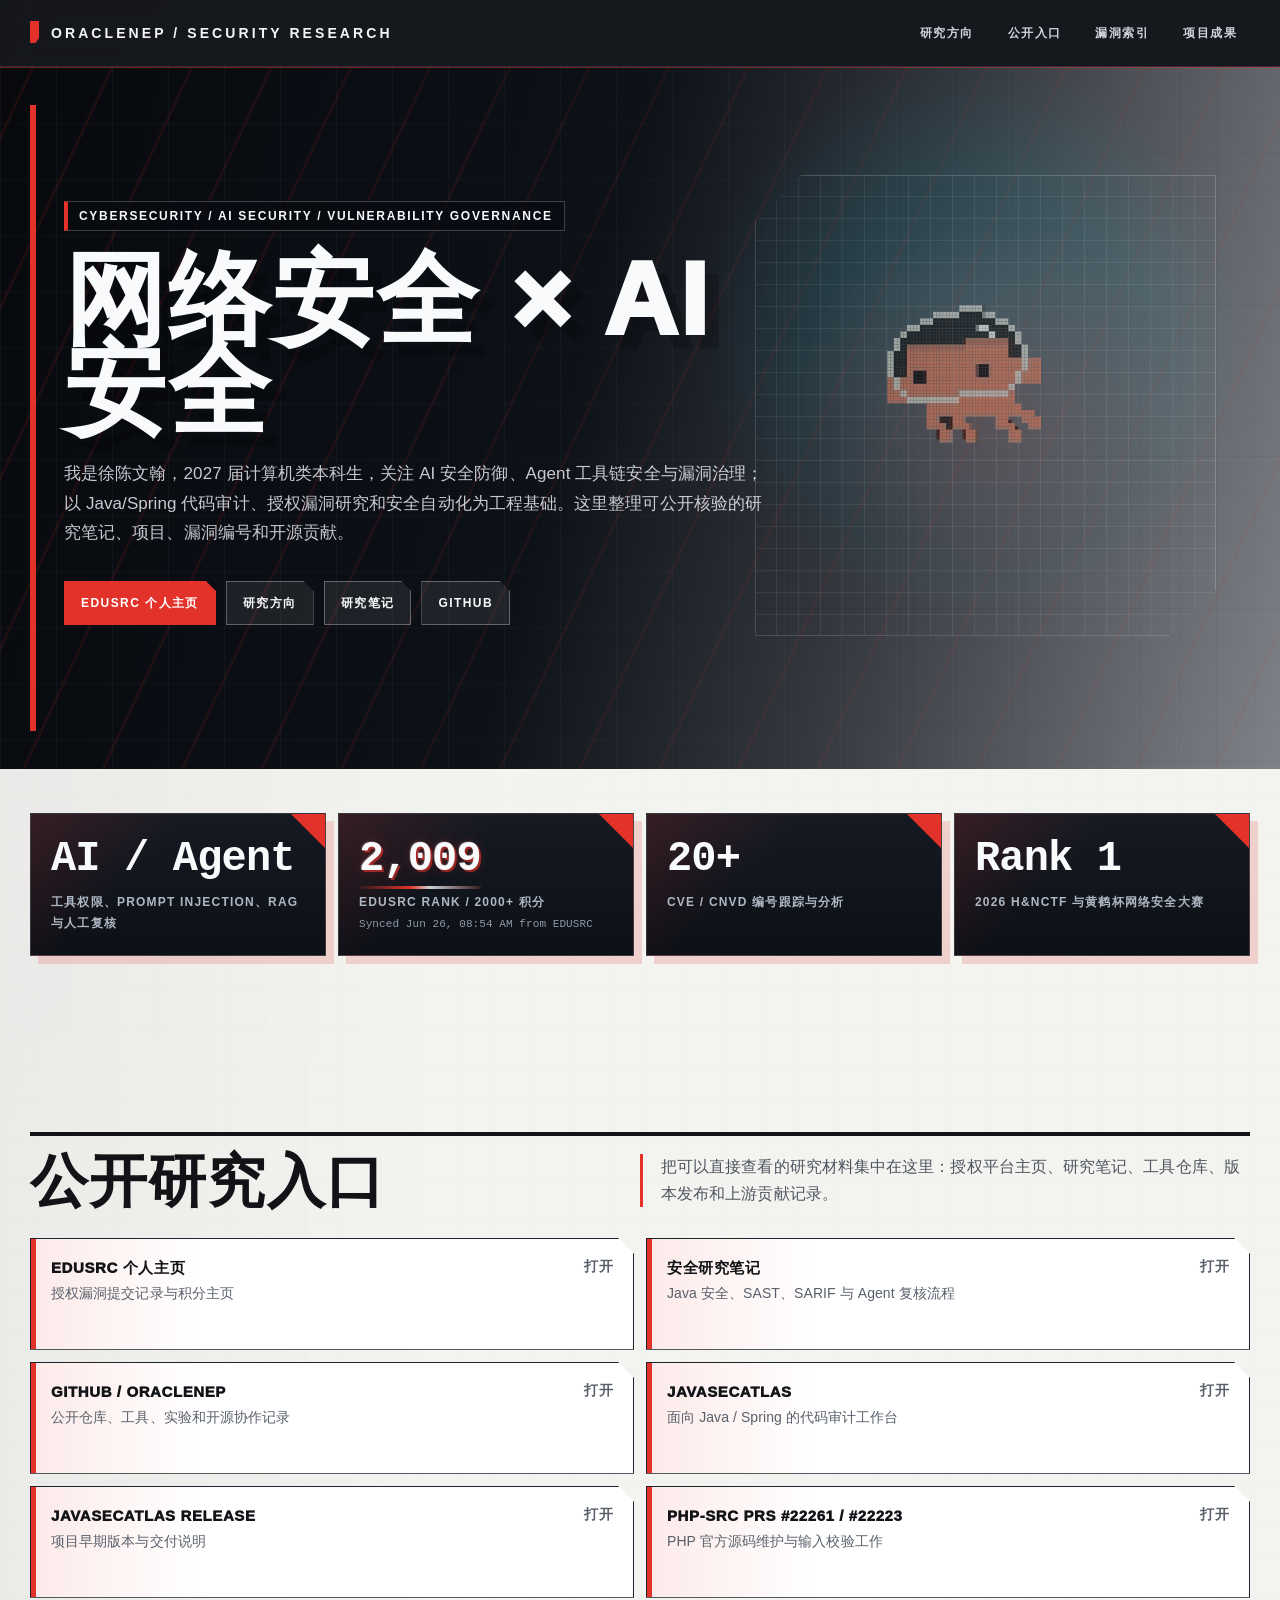
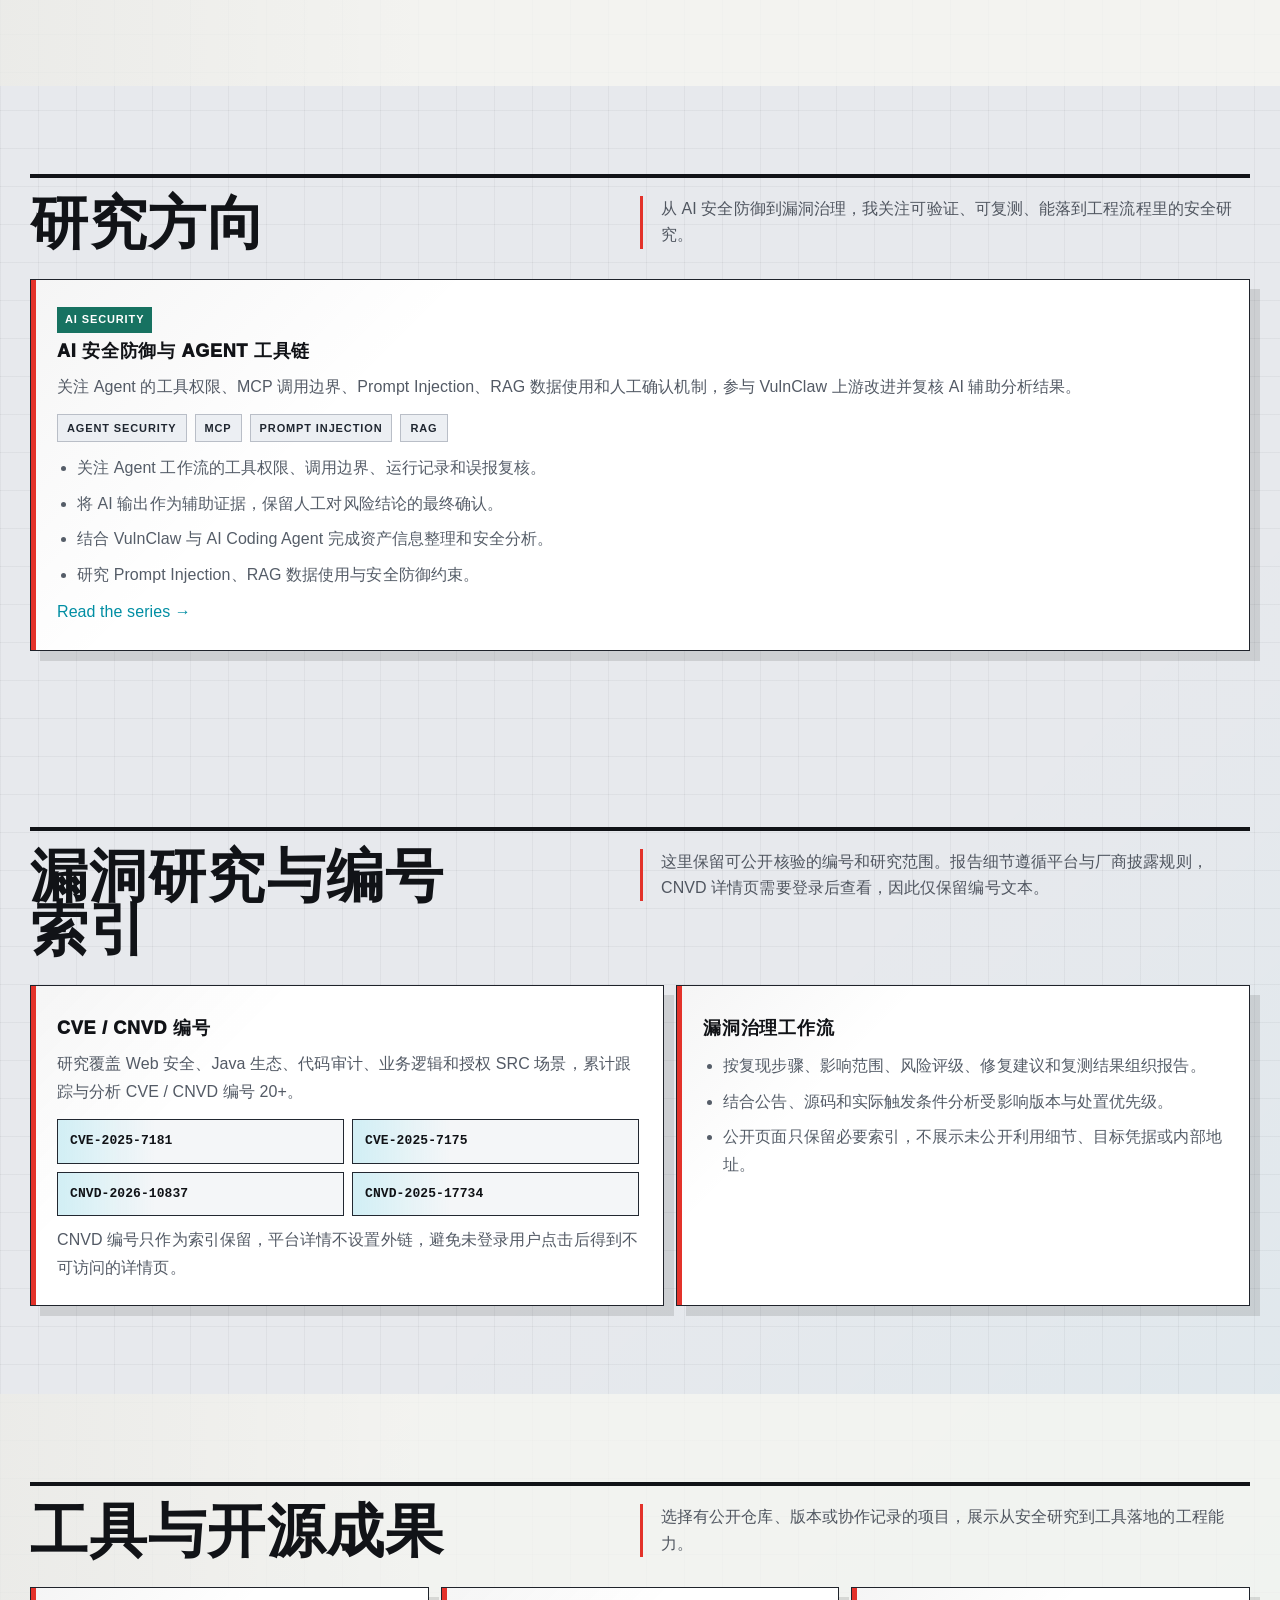
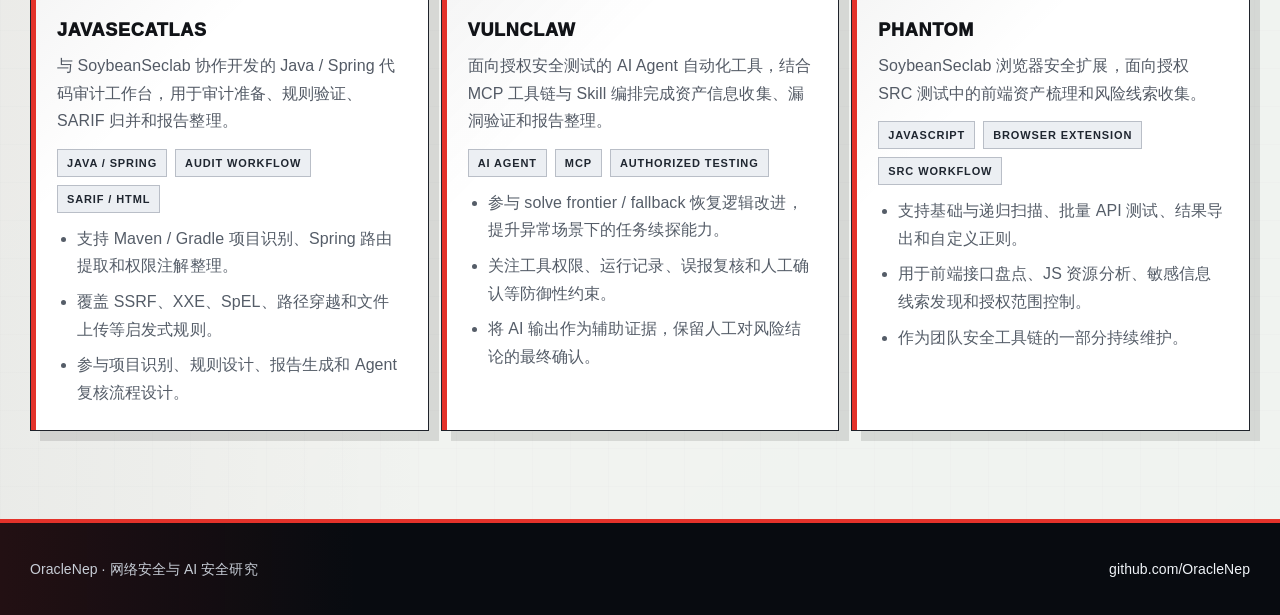
==== commit 2a3bdb2d: "Reframe homepage around AI security research" ====
--- a/index.html
+++ b/index.html
@@ -1,14 +1,14 @@
 <!doctype html>
-<html lang="en">
+<html lang="zh-CN">
 <head>
   <meta charset="utf-8" />
   <meta name="viewport" content="width=device-width, initial-scale=1" />
   <meta name="robots" content="noindex, noarchive" />
-  <meta name="description" content="OracleNep's personal site for application security, Java/Spring audit notes, authorized vulnerability research, open-source projects, and security tooling." />
-  <meta property="og:title" content="OracleNep | Security Notes" />
-  <meta property="og:description" content="Application security, Java/Spring audit notes, authorized vulnerability research, open-source projects, and security tooling." />
+  <meta name="description" content="OracleNep 的个人主页：网络安全、AI 安全防御、Agent 工具链安全、Java/Spring 代码审计、漏洞治理和安全研究。" />
+  <meta property="og:title" content="OracleNep | 网络安全与 AI 安全研究" />
+  <meta property="og:description" content="关注 AI 安全防御、Agent 工具链安全、Java/Spring 代码审计、授权漏洞研究与漏洞治理。" />
   <meta property="og:image" content="assets/hero-security-portfolio.png" />
-  <title>OracleNep | Security Notes</title>
+  <title>OracleNep | 网络安全与 AI 安全研究</title>
   <style>
     :root {
       --ink: #17202f;
@@ -843,18 +843,23 @@
       }
 
       .hero-copy {
-        max-width: calc(100vw - 84px);
+        max-width: calc(100vw - 110px);
+        width: 100%;
+        min-width: 0;
         padding: 72px 0 78px 14px;
       }
 
       h1 {
-        font-size: 42px;
+        font-size: 34px;
       }
 
       .hero-subtitle {
-        max-width: 100%;
+        max-width: calc(100vw - 124px);
+        width: calc(100vw - 124px);
         font-size: 13px;
         line-height: 1.62;
+        overflow-wrap: anywhere;
+        word-break: break-word;
       }
 
       .hero-particle-canvas {
@@ -865,8 +870,13 @@
       }
 
       .eyebrow {
-        max-width: 100%;
+        max-width: calc(100vw - 124px);
+        display: block;
+        width: calc(100vw - 124px);
+        min-width: 0;
         overflow-wrap: anywhere;
+        white-space: normal;
+        line-height: 1.4;
       }
 
       .button {
@@ -894,12 +904,12 @@
 <body>
   <header class="topbar">
     <nav class="nav" aria-label="Primary navigation">
-      <a class="brand" href="#top">OracleNep</a>
+      <a class="brand" href="#top">OracleNep / Security Research</a>
       <div class="nav-links">
-        <a href="#links">Links</a>
-        <a href="#research">Notes</a>
-        <a href="#vulns">Vulnerability IDs</a>
-        <a href="#projects">Projects</a>
+        <a href="#research">研究方向</a>
+        <a href="#links">公开入口</a>
+        <a href="#vulns">漏洞索引</a>
+        <a href="#projects">项目成果</a>
       </div>
     </nav>
   </header>
@@ -909,15 +919,15 @@
       <canvas class="hero-particle-canvas" aria-hidden="true"></canvas>
       <div class="inner">
         <div class="hero-copy">
-          <span class="eyebrow">Security / Java / Notes / Open Source</span>
-          <h1>OracleNep</h1>
+          <span class="eyebrow">CYBERSECURITY / AI SECURITY / VULNERABILITY GOVERNANCE</span>
+          <h1>网络安全 × AI 安全</h1>
           <p class="hero-subtitle">
-            I work on application security, Java/Spring code review, authorized vulnerability research, and security tooling. This page collects the public material I usually reference: profiles, notes, vulnerability IDs, projects, and upstream contributions.
+            我是徐陈文翰，2027 届计算机类本科生，关注 AI 安全防御、Agent 工具链安全与漏洞治理；以 Java/Spring 代码审计、授权漏洞研究和安全自动化为工程基础。这里整理可公开核验的研究笔记、项目、漏洞编号和开源贡献。
           </p>
           <div class="actions">
-            <a class="button primary" href="https://src.sjtu.edu.cn/profile/20160/" target="_blank" rel="noreferrer">EDUSRC Profile</a>
-            <a class="button" href="research/">Read Notes</a>
-            <a class="button" href="#vulns">Vulnerability IDs</a>
+            <a class="button primary" href="https://src.sjtu.edu.cn/profile/20160/" target="_blank" rel="noreferrer">EDUSRC 个人主页</a>
+            <a class="button" href="#research">研究方向</a>
+            <a class="button" href="research/">研究笔记</a>
             <a class="button" href="https://github.com/OracleNep" target="_blank" rel="noreferrer">GitHub</a>
           </div>
         </div>
@@ -928,23 +938,23 @@
       <div class="inner">
         <div class="metrics">
           <div class="metric">
-            <strong>20+</strong>
-            <span>CVE / CNVD IDs</span>
+            <strong>AI / Agent</strong>
+            <span>工具权限、Prompt Injection、RAG 与人工复核</span>
           </div>
           <div class="metric">
             <a class="rank-link" href="https://src.sjtu.edu.cn/profile/20160/" target="_blank" rel="noreferrer" aria-label="Open EDUSRC profile">
               <strong class="live-rank" data-edusrc-rank aria-live="polite">...</strong>
             </a>
-            <span>EDUSRC Rank</span>
-            <small class="rank-status" data-edusrc-rank-status>Loading latest rank...</small>
+            <span>EDUSRC Rank / 2000+ 积分</span>
+            <small class="rank-status" data-edusrc-rank-status>从公开主页同步</small>
           </div>
           <div class="metric">
-            <strong>100K+</strong>
-            <span>Lines of Java code reviewed and triaged</span>
+            <strong>20+</strong>
+            <span>CVE / CNVD 编号跟踪与分析</span>
           </div>
           <div class="metric">
-            <strong>Upstream PR</strong>
-            <span>Contributions to php-src</span>
+            <strong>Rank 1</strong>
+            <span>2026 H&amp;NCTF 与黄鹤杯网络安全大赛</span>
           </div>
         </div>
       </div>
@@ -953,33 +963,33 @@
     <section class="section alt" id="links">
       <div class="inner">
         <div class="section-title">
-          <h2>Public Links</h2>
-          <p>Public material that is useful for context or verification: profiles, notes, repositories, releases, and upstream pull requests.</p>
+          <h2>公开研究入口</h2>
+          <p>把可以直接查看的研究材料集中在这里：授权平台主页、研究笔记、工具仓库、版本发布和上游贡献记录。</p>
         </div>
         <div class="link-grid">
           <a class="link-card" href="https://src.sjtu.edu.cn/profile/20160/" target="_blank" rel="noreferrer">
-            <span><strong>EDUSRC Profile</strong><span>Authorized vulnerability submissions and point history</span></span>
-            <span class="arrow">Open</span>
+            <span><strong>EDUSRC 个人主页</strong><span>授权漏洞提交记录与积分主页</span></span>
+            <span class="arrow">打开</span>
           </a>
           <a class="link-card" href="research/">
-            <span><strong>Research Notes</strong><span>Security research notes and project write-ups</span></span>
-            <span class="arrow">Open</span>
+            <span><strong>安全研究笔记</strong><span>Java 安全、SAST、SARIF 与 Agent 复核流程</span></span>
+            <span class="arrow">打开</span>
           </a>
           <a class="link-card" href="https://github.com/OracleNep" target="_blank" rel="noreferrer">
-            <span><strong>GitHub / OracleNep</strong><span>Public repositories, tools, experiments, and contributions</span></span>
-            <span class="arrow">Open</span>
+            <span><strong>GitHub / OracleNep</strong><span>公开仓库、工具、实验和开源协作记录</span></span>
+            <span class="arrow">打开</span>
           </a>
           <a class="link-card" href="https://github.com/Team-intN18-SoybeanSeclab/JavaSecAtlas" target="_blank" rel="noreferrer">
-            <span><strong>JavaSecAtlas</strong><span>Java / Spring audit tooling developed with SoybeanSeclab</span></span>
-            <span class="arrow">Open</span>
+            <span><strong>JavaSecAtlas</strong><span>面向 Java / Spring 的代码审计工作台</span></span>
+            <span class="arrow">打开</span>
           </a>
           <a class="link-card" href="https://github.com/Team-intN18-SoybeanSeclab/JavaSecAtlas/releases/tag/v0.1.0-alpha" target="_blank" rel="noreferrer">
-            <span><strong>JavaSecAtlas Release</strong><span>Early alpha release notes</span></span>
-            <span class="arrow">Open</span>
+            <span><strong>JavaSecAtlas Release</strong><span>项目早期版本与交付说明</span></span>
+            <span class="arrow">打开</span>
           </a>
           <a class="link-card" href="https://github.com/php/php-src/pulls?q=22261+OR+22223" target="_blank" rel="noreferrer">
-            <span><strong>php-src PRs #22261 / #22223</strong><span>Merged ext/intl maintenance and request_parse_body() validation work</span></span>
-            <span class="arrow">Open</span>
+            <span><strong>php-src PRs #22261 / #22223</strong><span>PHP 官方源码维护与输入校验工作</span></span>
+            <span class="arrow">打开</span>
           </a>
         </div>
       </div>
@@ -988,24 +998,24 @@
     <section class="section" id="research">
       <div class="inner">
         <div class="section-title">
-          <h2>Notes</h2>
-          <p>Security research notes, project write-ups, and occasional CTF or reproduction notes. The current focus is JavaSecAtlas, Java/Spring audit workflows, SARIF handling, and practical review process.</p>
+          <h2>研究方向</h2>
+          <p>从 AI 安全防御到漏洞治理，我关注可验证、可复测、能落到工程流程里的安全研究。</p>
         </div>
         <article class="project">
-          <span class="label green">Notes</span>
-          <h3>JavaSecAtlas Notes</h3>
-          <p>A short series on JavaSecAtlas V1.2: why the project moved away from being a lightweight SAST clone, why SARIF import matters, and how findings can later be connected with Spring routes and review workflow.</p>
+          <span class="label green">AI Security</span>
+          <h3>AI 安全防御与 Agent 工具链</h3>
+          <p>关注 Agent 的工具权限、MCP 调用边界、Prompt Injection、RAG 数据使用和人工确认机制，参与 VulnClaw 上游改进并复核 AI 辅助分析结果。</p>
           <div class="tag-row">
-            <span class="tag">Java Security</span>
-            <span class="tag">SARIF</span>
-            <span class="tag">Semgrep / CodeQL</span>
-            <span class="tag">Review workflow</span>
+            <span class="tag">Agent Security</span>
+            <span class="tag">MCP</span>
+            <span class="tag">Prompt Injection</span>
+            <span class="tag">RAG</span>
           </div>
           <ul>
-            <li>JavaSecAtlas V1.2: moving beyond another lightweight SAST.</li>
-            <li>SARIF import: bringing Semgrep and CodeQL findings into the workflow.</li>
-            <li>Next step: mapping findings back to Spring routes.</li>
-            <li>Review workflow: separating repeatable checks from final judgment.</li>
+            <li>关注 Agent 工作流的工具权限、调用边界、运行记录和误报复核。</li>
+            <li>将 AI 输出作为辅助证据，保留人工对风险结论的最终确认。</li>
+            <li>结合 VulnClaw 与 AI Coding Agent 完成资产信息整理和安全分析。</li>
+            <li>研究 Prompt Injection、RAG 数据使用与安全防御约束。</li>
           </ul>
           <p><a href="research/javasecatlas-series.html">Read the series →</a></p>
         </article>
@@ -1015,27 +1025,27 @@
     <section class="section" id="vulns">
       <div class="inner">
         <div class="section-title">
-          <h2>Vulnerability IDs</h2>
-          <p>A small set of public IDs for verification and reference. Report details remain subject to platform and vendor disclosure rules.</p>
+          <h2>漏洞研究与编号索引</h2>
+          <p>这里保留可公开核验的编号和研究范围。报告细节遵循平台与厂商披露规则，CNVD 详情页需要登录后查看，因此仅保留编号文本。</p>
         </div>
         <div class="vuln-layout">
           <article class="project">
-            <h3>CVE / CNVD IDs</h3>
-            <p>My submitted CVE / CNVD records mainly cover Web security, the Java ecosystem, code review, and authorized SRC scenarios.</p>
+            <h3>CVE / CNVD 编号</h3>
+            <p>研究覆盖 Web 安全、Java 生态、代码审计、业务逻辑和授权 SRC 场景，累计跟踪与分析 CVE / CNVD 编号 20+。</p>
             <div class="id-grid">
               <a class="id-link" href="https://www.cve.org/CVERecord?id=CVE-2025-7181" target="_blank" rel="noreferrer">CVE-2025-7181</a>
               <a class="id-link" href="https://www.cve.org/CVERecord?id=CVE-2025-7175" target="_blank" rel="noreferrer">CVE-2025-7175</a>
-              <a class="id-link" href="https://www.cnvd.org.cn/flaw/show/CNVD-2026-10837" target="_blank" rel="noreferrer">CNVD-2026-10837</a>
-              <a class="id-link" href="https://www.cnvd.org.cn/flaw/show/CNVD-2025-17734" target="_blank" rel="noreferrer">CNVD-2025-17734</a>
+              <span class="id-link">CNVD-2026-10837</span>
+              <span class="id-link">CNVD-2025-17734</span>
             </div>
-            <p>The CNVD site is sometimes unstable from certain networks; the IDs are kept here as reference points.</p>
+            <p>CNVD 编号只作为索引保留，平台详情不设置外链，避免未登录用户点击后得到不可访问的详情页。</p>
           </article>
           <article class="project">
-            <h3>Reporting Practice</h3>
+            <h3>漏洞治理工作流</h3>
             <ul>
-              <li>Reports are written with reproducible steps, impact scope, risk assessment, and remediation notes.</li>
-              <li>For common or event-driven issues, I try to make affected versions, trigger conditions, and fixes clear enough to review.</li>
-              <li>Public pages keep only necessary references and avoid unpublished exploitation details.</li>
+              <li>按复现步骤、影响范围、风险评级、修复建议和复测结果组织报告。</li>
+              <li>结合公告、源码和实际触发条件分析受影响版本与处置优先级。</li>
+              <li>公开页面只保留必要索引，不展示未公开利用细节、目标凭据或内部地址。</li>
             </ul>
           </article>
         </div>
@@ -1045,50 +1055,50 @@
     <section class="section alt" id="projects">
       <div class="inner">
         <div class="section-title">
-          <h2>Projects and Contributions</h2>
-          <p>Selected projects and pull requests that have public repositories, commits, or review history behind them.</p>
+          <h2>工具与开源成果</h2>
+          <p>选择有公开仓库、版本或协作记录的项目，展示从安全研究到工具落地的工程能力。</p>
         </div>
         <div class="project-grid">
           <article class="project">
             <h3>JavaSecAtlas</h3>
-            <p>A Java / Spring audit assistant built with SoybeanSeclab, used for audit preparation, rule prototyping, and report generation.</p>
+            <p>与 SoybeanSeclab 协作开发的 Java / Spring 代码审计工作台，用于审计准备、规则验证、SARIF 归并和报告整理。</p>
             <div class="tag-row">
               <span class="tag">Java / Spring</span>
               <span class="tag">Audit workflow</span>
               <span class="tag">SARIF / HTML</span>
             </div>
             <ul>
-              <li>Recognizes Maven / Gradle projects and extracts Spring routes with selected authorization annotations.</li>
-              <li>Includes heuristic rules for SSRF, XXE, SpEL, path traversal, and file upload cases.</li>
-              <li>My work covered project recognition, route extraction, rule design, report generation, and review workflow.</li>
+              <li>支持 Maven / Gradle 项目识别、Spring 路由提取和权限注解整理。</li>
+              <li>覆盖 SSRF、XXE、SpEL、路径穿越和文件上传等启发式规则。</li>
+              <li>参与项目识别、规则设计、报告生成和 Agent 复核流程设计。</li>
             </ul>
           </article>
           <article class="project">
-            <h3>PHP php-src</h3>
-            <p>Small maintenance contributions to the official PHP source repository, mainly around option validation, documentation comments, and tests.</p>
+            <h3>VulnClaw</h3>
+            <p>面向授权安全测试的 AI Agent 自动化工具，结合 MCP 工具链与 Skill 编排完成资产信息收集、漏洞验证和报告整理。</p>
             <div class="tag-row">
-              <span class="tag">C</span>
-              <span class="tag">PHPT</span>
-              <span class="tag">Upstream</span>
+              <span class="tag">AI Agent</span>
+              <span class="tag">MCP</span>
+              <span class="tag">Authorized Testing</span>
             </div>
             <ul>
-              <li>#22261 was merged, updating ext/intl error-handling documentation and test comments.</li>
-              <li>#22223 discusses input-handling consistency between request_parse_body() and max_input_vars.</li>
-              <li>The work helped me get more familiar with CI, review, and small patches in a large open-source project.</li>
+              <li>参与 solve frontier / fallback 恢复逻辑改进，提升异常场景下的任务续探能力。</li>
+              <li>关注工具权限、运行记录、误报复核和人工确认等防御性约束。</li>
+              <li>将 AI 输出作为辅助证据，保留人工对风险结论的最终确认。</li>
             </ul>
           </article>
           <article class="project">
             <h3>Phantom</h3>
-            <p>A SoybeanSeclab browser security extension for early-stage information collection in authorized SRC testing.</p>
+            <p>SoybeanSeclab 浏览器安全扩展，面向授权 SRC 测试中的前端资产梳理和风险线索收集。</p>
             <div class="tag-row">
               <span class="tag">JavaScript</span>
               <span class="tag">Browser Extension</span>
               <span class="tag">SRC workflow</span>
             </div>
             <ul>
-              <li>Supports basic scanning, recursive scanning, batch API testing, export, and custom regex rules.</li>
-              <li>Useful for frontend API mapping, sensitive information discovery, JS resource review, and asset organization before authorized testing.</li>
-              <li>Maintained as part of the team's security tooling workflow.</li>
+              <li>支持基础与递归扫描、批量 API 测试、结果导出和自定义正则。</li>
+              <li>用于前端接口盘点、JS 资源分析、敏感信息线索发现和授权范围控制。</li>
+              <li>作为团队安全工具链的一部分持续维护。</li>
             </ul>
           </article>
         </div>
@@ -1098,7 +1108,7 @@
 
   <footer class="footer">
     <div class="inner">
-      <span>OracleNep Security Notes</span>
+      <span>OracleNep · 网络安全与 AI 安全研究</span>
       <span><a href="https://github.com/OracleNep" target="_blank" rel="noreferrer">github.com/OracleNep</a></span>
     </div>
   </footer>
@@ -1252,8 +1262,9 @@
           let chaos = 0;
           const distance = Math.hypot(particle.x - pointer.x, particle.y - pointer.y);
 
-          if (!reducedMotion.matches && pointer.active && distance < radius) {
-            chaos = 1 - distance / radius;
+          if (pointer.active && distance < radius) {
+            const motionScale = reducedMotion.matches ? .62 : 1;
+            chaos = (1 - distance / radius) * motionScale;
             const safeDistance = Math.max(distance, 1);
             const impulse = chaos * (.46 + pointerSpeed * .11);
             particle.vx += ((particle.x - pointer.x) / safeDistance) * impulse;
@@ -1289,7 +1300,10 @@
         pointer.vx *= .84;
         pointer.vy *= .84;
 
-        if (!reducedMotion.matches || pointer.active) {
+        const settling = state.particles.some((particle) =>
+          Math.abs(particle.x - particle.targetX) > .35 || Math.abs(particle.y - particle.targetY) > .35
+        );
+        if (!reducedMotion.matches || pointer.active || settling) {
           state.animationFrame = window.requestAnimationFrame(draw);
         } else {
           state.animationFrame = 0;
@@ -1313,7 +1327,7 @@
         pointer.vy = nextY - pointer.y;
         pointer.x = nextX;
         pointer.y = nextY;
-        pointer.active = inside && !reducedMotion.matches;
+        pointer.active = inside;
         start();
       };
 
@@ -1365,8 +1379,9 @@
 
       source.onload = buildParticles;
       source.src = "assets/pixel_crab_transparent.png";
-      hero.addEventListener("pointermove", updatePointer, { passive: true });
+      window.addEventListener("pointermove", updatePointer, { passive: true });
       hero.addEventListener("pointerleave", leave, { passive: true });
+      window.addEventListener("blur", leave, { passive: true });
       window.addEventListener("resize", resize, { passive: true });
 
       if (reducedMotion.addEventListener) {
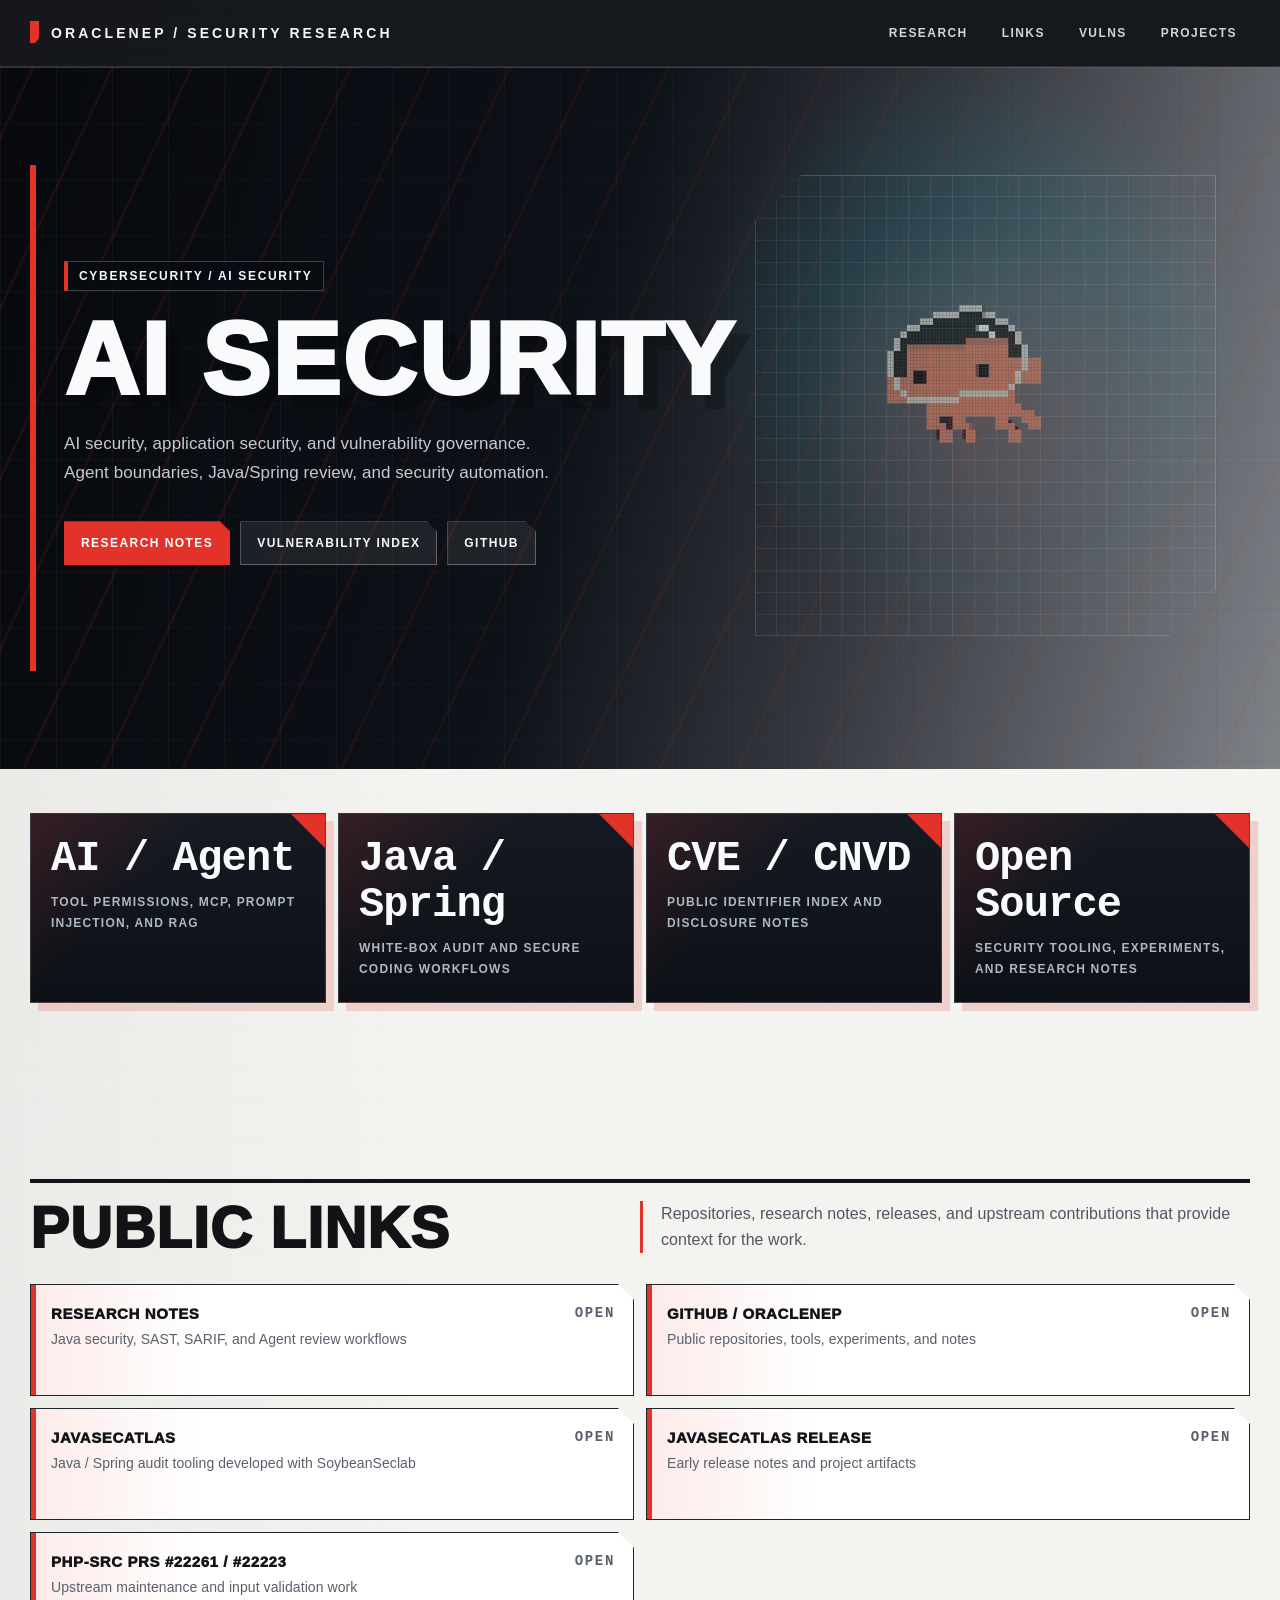
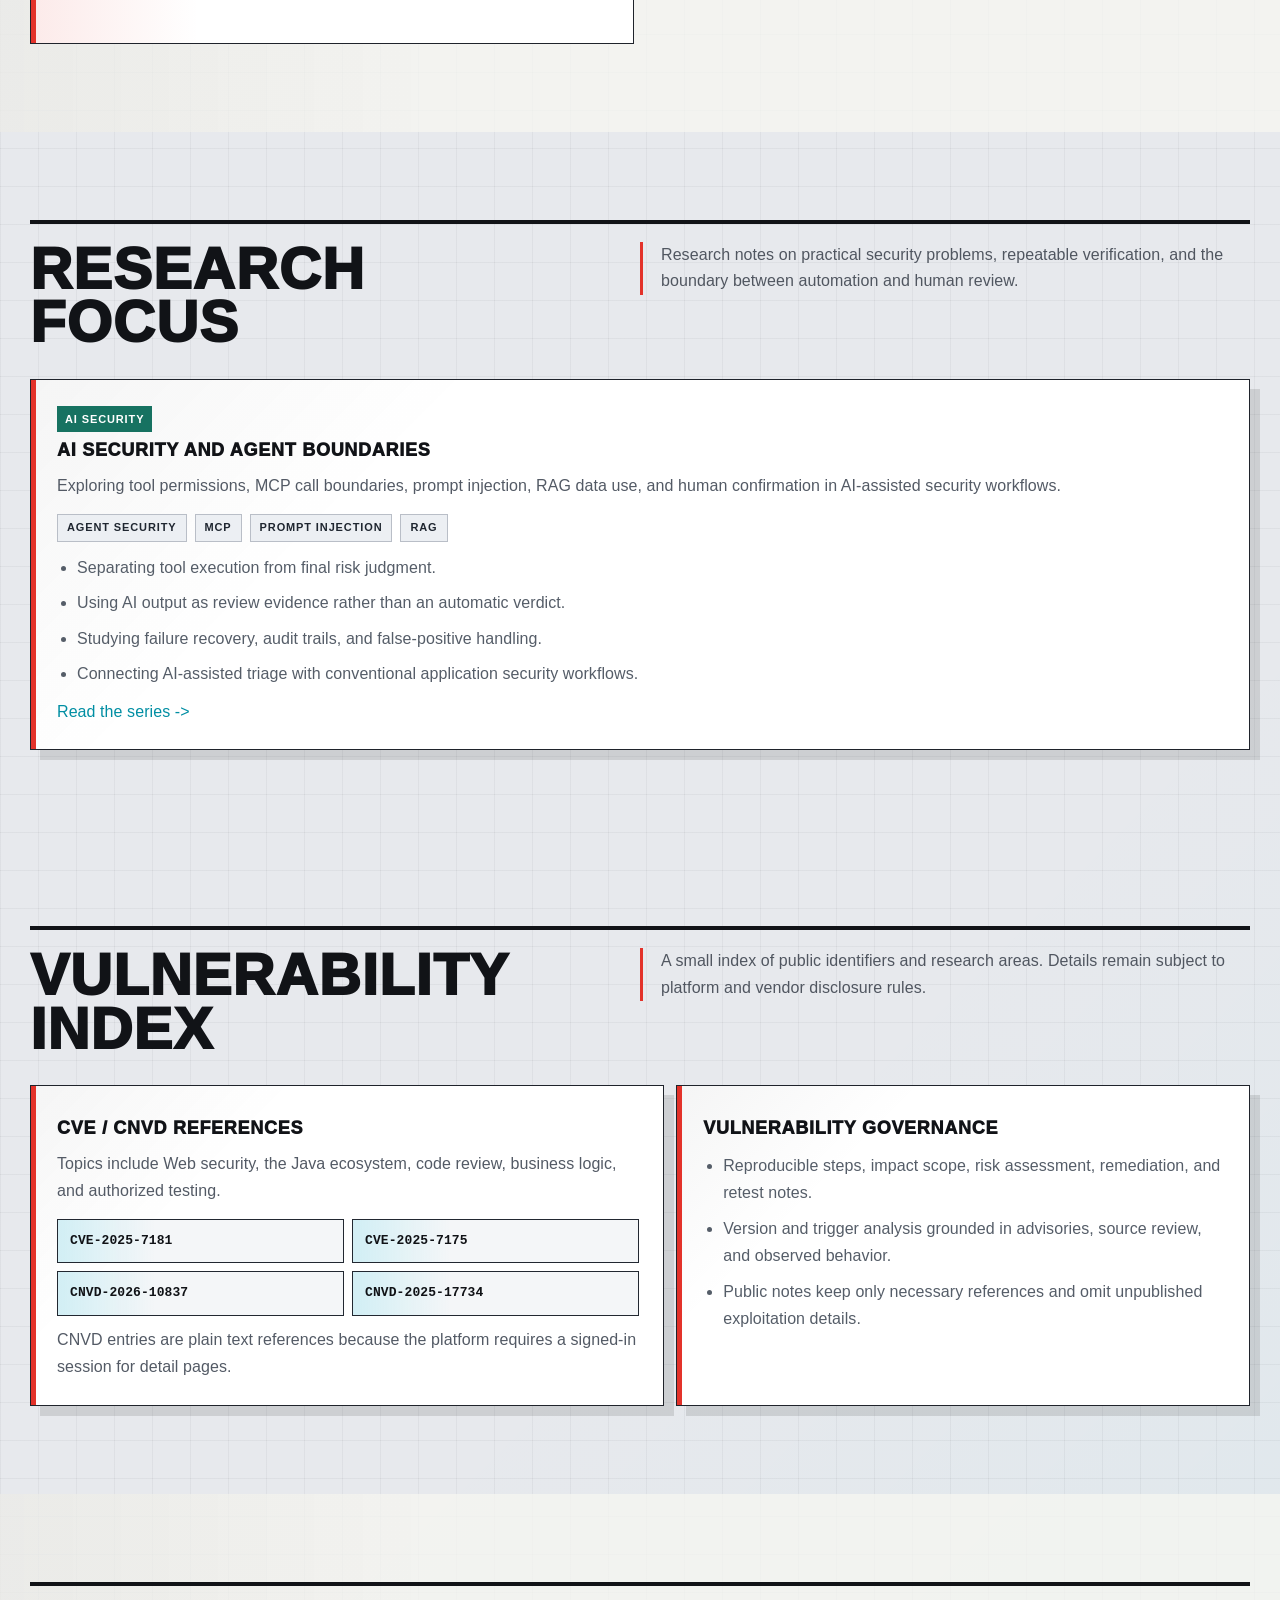
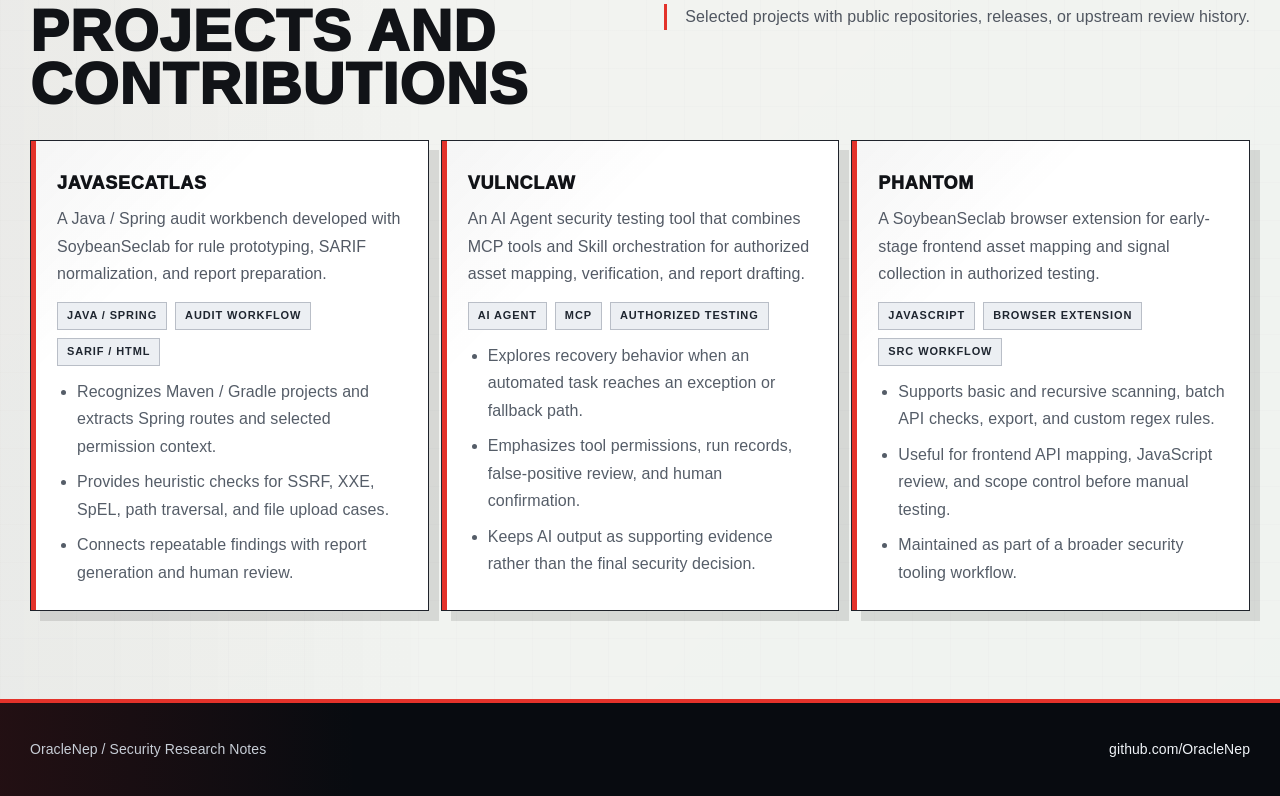
==== commit e68f8b68: "Keep homepage anonymous and English" ====
--- a/index.html
+++ b/index.html
@@ -4,11 +4,11 @@
   <meta charset="utf-8" />
   <meta name="viewport" content="width=device-width, initial-scale=1" />
   <meta name="robots" content="noindex, noarchive" />
-  <meta name="description" content="OracleNep 的个人主页：网络安全、AI 安全防御、Agent 工具链安全、Java/Spring 代码审计、漏洞治理和安全研究。" />
-  <meta property="og:title" content="OracleNep | 网络安全与 AI 安全研究" />
-  <meta property="og:description" content="关注 AI 安全防御、Agent 工具链安全、Java/Spring 代码审计、授权漏洞研究与漏洞治理。" />
+  <meta name="description" content="OracleNep's technical notebook on cybersecurity, AI security, application security, and vulnerability governance." />
+  <meta property="og:title" content="OracleNep | Security Research" />
+  <meta property="og:description" content="Notes on AI security, Agent boundaries, Java/Spring review workflows, vulnerability research, and security tooling." />
   <meta property="og:image" content="assets/hero-security-portfolio.png" />
-  <title>OracleNep | 网络安全与 AI 安全研究</title>
+  <title>OracleNep | Security Research</title>
   <style>
     :root {
       --ink: #17202f;
@@ -280,6 +280,9 @@
       .footer .inner { flex-direction: column; }
     }
     @media (max-width: 560px) {
+      body {
+        overflow-x: hidden;
+      }
       .inner, .nav { width: min(100% - 32px, 1120px); }
       .hero { min-height: 72vh; background-position: center; }
       .hero-copy { padding: 58px 0 68px; }
@@ -842,21 +845,29 @@
         min-height: 78vh;
       }
 
+      .hero .inner {
+        grid-template-columns: minmax(0, 1fr);
+        min-width: 0;
+      }
+
       .hero-copy {
-        max-width: calc(100vw - 110px);
-        width: 100%;
+        max-width: calc(100vw - 48px);
+        width: calc(100vw - 48px);
         min-width: 0;
         padding: 72px 0 78px 14px;
       }
 
       h1 {
-        font-size: 34px;
+        max-width: 100%;
+        min-width: 0;
+        overflow-wrap: anywhere;
+        font-size: 30px;
       }
 
       .hero-subtitle {
-        max-width: calc(100vw - 124px);
-        width: calc(100vw - 124px);
-        font-size: 13px;
+        max-width: 100%;
+        width: 100%;
+        font-size: 11px;
         line-height: 1.62;
         overflow-wrap: anywhere;
         word-break: break-word;
@@ -870,13 +881,14 @@
       }
 
       .eyebrow {
-        max-width: calc(100vw - 124px);
+        max-width: 100%;
         display: block;
-        width: calc(100vw - 124px);
+        width: 100%;
         min-width: 0;
         overflow-wrap: anywhere;
         white-space: normal;
         line-height: 1.4;
+        font-size: 9px;
       }
 
       .button {
@@ -906,10 +918,10 @@
     <nav class="nav" aria-label="Primary navigation">
       <a class="brand" href="#top">OracleNep / Security Research</a>
       <div class="nav-links">
-        <a href="#research">研究方向</a>
-        <a href="#links">公开入口</a>
-        <a href="#vulns">漏洞索引</a>
-        <a href="#projects">项目成果</a>
+        <a href="#research">Research</a>
+        <a href="#links">Links</a>
+        <a href="#vulns">Vulns</a>
+        <a href="#projects">Projects</a>
       </div>
     </nav>
   </header>
@@ -919,15 +931,14 @@
       <canvas class="hero-particle-canvas" aria-hidden="true"></canvas>
       <div class="inner">
         <div class="hero-copy">
-          <span class="eyebrow">CYBERSECURITY / AI SECURITY / VULNERABILITY GOVERNANCE</span>
-          <h1>网络安全 × AI 安全</h1>
+          <span class="eyebrow">CYBERSECURITY / AI SECURITY</span>
+          <h1>AI SECURITY</h1>
           <p class="hero-subtitle">
-            我是徐陈文翰，2027 届计算机类本科生，关注 AI 安全防御、Agent 工具链安全与漏洞治理；以 Java/Spring 代码审计、授权漏洞研究和安全自动化为工程基础。这里整理可公开核验的研究笔记、项目、漏洞编号和开源贡献。
+            AI security, application security, and vulnerability governance.<br />Agent boundaries, Java/Spring review, and security automation.
           </p>
           <div class="actions">
-            <a class="button primary" href="https://src.sjtu.edu.cn/profile/20160/" target="_blank" rel="noreferrer">EDUSRC 个人主页</a>
-            <a class="button" href="#research">研究方向</a>
-            <a class="button" href="research/">研究笔记</a>
+            <a class="button primary" href="research/">Research Notes</a>
+            <a class="button" href="#vulns">Vulnerability Index</a>
             <a class="button" href="https://github.com/OracleNep" target="_blank" rel="noreferrer">GitHub</a>
           </div>
         </div>
@@ -939,22 +950,19 @@
         <div class="metrics">
           <div class="metric">
             <strong>AI / Agent</strong>
-            <span>工具权限、Prompt Injection、RAG 与人工复核</span>
+            <span>Tool permissions, MCP, prompt injection, and RAG</span>
           </div>
           <div class="metric">
-            <a class="rank-link" href="https://src.sjtu.edu.cn/profile/20160/" target="_blank" rel="noreferrer" aria-label="Open EDUSRC profile">
-              <strong class="live-rank" data-edusrc-rank aria-live="polite">...</strong>
-            </a>
-            <span>EDUSRC Rank / 2000+ 积分</span>
-            <small class="rank-status" data-edusrc-rank-status>从公开主页同步</small>
+            <strong>Java / Spring</strong>
+            <span>White-box audit and secure coding workflows</span>
           </div>
           <div class="metric">
-            <strong>20+</strong>
-            <span>CVE / CNVD 编号跟踪与分析</span>
+            <strong>CVE / CNVD</strong>
+            <span>Public identifier index and disclosure notes</span>
           </div>
           <div class="metric">
-            <strong>Rank 1</strong>
-            <span>2026 H&amp;NCTF 与黄鹤杯网络安全大赛</span>
+            <strong>Open Source</strong>
+            <span>Security tooling, experiments, and research notes</span>
           </div>
         </div>
       </div>
@@ -963,33 +971,29 @@
     <section class="section alt" id="links">
       <div class="inner">
         <div class="section-title">
-          <h2>公开研究入口</h2>
-          <p>把可以直接查看的研究材料集中在这里：授权平台主页、研究笔记、工具仓库、版本发布和上游贡献记录。</p>
+          <h2>Public Links</h2>
+          <p>Repositories, research notes, releases, and upstream contributions that provide context for the work.</p>
         </div>
         <div class="link-grid">
-          <a class="link-card" href="https://src.sjtu.edu.cn/profile/20160/" target="_blank" rel="noreferrer">
-            <span><strong>EDUSRC 个人主页</strong><span>授权漏洞提交记录与积分主页</span></span>
-            <span class="arrow">打开</span>
-          </a>
           <a class="link-card" href="research/">
-            <span><strong>安全研究笔记</strong><span>Java 安全、SAST、SARIF 与 Agent 复核流程</span></span>
-            <span class="arrow">打开</span>
+            <span><strong>Research Notes</strong><span>Java security, SAST, SARIF, and Agent review workflows</span></span>
+            <span class="arrow">Open</span>
           </a>
           <a class="link-card" href="https://github.com/OracleNep" target="_blank" rel="noreferrer">
-            <span><strong>GitHub / OracleNep</strong><span>公开仓库、工具、实验和开源协作记录</span></span>
-            <span class="arrow">打开</span>
+            <span><strong>GitHub / OracleNep</strong><span>Public repositories, tools, experiments, and notes</span></span>
+            <span class="arrow">Open</span>
           </a>
           <a class="link-card" href="https://github.com/Team-intN18-SoybeanSeclab/JavaSecAtlas" target="_blank" rel="noreferrer">
-            <span><strong>JavaSecAtlas</strong><span>面向 Java / Spring 的代码审计工作台</span></span>
-            <span class="arrow">打开</span>
+            <span><strong>JavaSecAtlas</strong><span>Java / Spring audit tooling developed with SoybeanSeclab</span></span>
+            <span class="arrow">Open</span>
           </a>
           <a class="link-card" href="https://github.com/Team-intN18-SoybeanSeclab/JavaSecAtlas/releases/tag/v0.1.0-alpha" target="_blank" rel="noreferrer">
-            <span><strong>JavaSecAtlas Release</strong><span>项目早期版本与交付说明</span></span>
-            <span class="arrow">打开</span>
+            <span><strong>JavaSecAtlas Release</strong><span>Early release notes and project artifacts</span></span>
+            <span class="arrow">Open</span>
           </a>
           <a class="link-card" href="https://github.com/php/php-src/pulls?q=22261+OR+22223" target="_blank" rel="noreferrer">
-            <span><strong>php-src PRs #22261 / #22223</strong><span>PHP 官方源码维护与输入校验工作</span></span>
-            <span class="arrow">打开</span>
+            <span><strong>php-src PRs #22261 / #22223</strong><span>Upstream maintenance and input validation work</span></span>
+            <span class="arrow">Open</span>
           </a>
         </div>
       </div>
@@ -998,13 +1002,13 @@
     <section class="section" id="research">
       <div class="inner">
         <div class="section-title">
-          <h2>研究方向</h2>
-          <p>从 AI 安全防御到漏洞治理，我关注可验证、可复测、能落到工程流程里的安全研究。</p>
+          <h2>Research Focus</h2>
+          <p>Research notes on practical security problems, repeatable verification, and the boundary between automation and human review.</p>
         </div>
         <article class="project">
           <span class="label green">AI Security</span>
-          <h3>AI 安全防御与 Agent 工具链</h3>
-          <p>关注 Agent 的工具权限、MCP 调用边界、Prompt Injection、RAG 数据使用和人工确认机制，参与 VulnClaw 上游改进并复核 AI 辅助分析结果。</p>
+          <h3>AI Security and Agent Boundaries</h3>
+          <p>Exploring tool permissions, MCP call boundaries, prompt injection, RAG data use, and human confirmation in AI-assisted security workflows.</p>
           <div class="tag-row">
             <span class="tag">Agent Security</span>
             <span class="tag">MCP</span>
@@ -1012,12 +1016,12 @@
             <span class="tag">RAG</span>
           </div>
           <ul>
-            <li>关注 Agent 工作流的工具权限、调用边界、运行记录和误报复核。</li>
-            <li>将 AI 输出作为辅助证据，保留人工对风险结论的最终确认。</li>
-            <li>结合 VulnClaw 与 AI Coding Agent 完成资产信息整理和安全分析。</li>
-            <li>研究 Prompt Injection、RAG 数据使用与安全防御约束。</li>
+            <li>Separating tool execution from final risk judgment.</li>
+            <li>Using AI output as review evidence rather than an automatic verdict.</li>
+            <li>Studying failure recovery, audit trails, and false-positive handling.</li>
+            <li>Connecting AI-assisted triage with conventional application security workflows.</li>
           </ul>
-          <p><a href="research/javasecatlas-series.html">Read the series →</a></p>
+          <p><a href="research/javasecatlas-series.html">Read the series -&gt;</a></p>
         </article>
       </div>
     </section>
@@ -1025,27 +1029,27 @@
     <section class="section" id="vulns">
       <div class="inner">
         <div class="section-title">
-          <h2>漏洞研究与编号索引</h2>
-          <p>这里保留可公开核验的编号和研究范围。报告细节遵循平台与厂商披露规则，CNVD 详情页需要登录后查看，因此仅保留编号文本。</p>
+          <h2>Vulnerability Index</h2>
+          <p>A small index of public identifiers and research areas. Details remain subject to platform and vendor disclosure rules.</p>
         </div>
         <div class="vuln-layout">
           <article class="project">
-            <h3>CVE / CNVD 编号</h3>
-            <p>研究覆盖 Web 安全、Java 生态、代码审计、业务逻辑和授权 SRC 场景，累计跟踪与分析 CVE / CNVD 编号 20+。</p>
+            <h3>CVE / CNVD References</h3>
+            <p>Topics include Web security, the Java ecosystem, code review, business logic, and authorized testing.</p>
             <div class="id-grid">
               <a class="id-link" href="https://www.cve.org/CVERecord?id=CVE-2025-7181" target="_blank" rel="noreferrer">CVE-2025-7181</a>
               <a class="id-link" href="https://www.cve.org/CVERecord?id=CVE-2025-7175" target="_blank" rel="noreferrer">CVE-2025-7175</a>
               <span class="id-link">CNVD-2026-10837</span>
               <span class="id-link">CNVD-2025-17734</span>
             </div>
-            <p>CNVD 编号只作为索引保留，平台详情不设置外链，避免未登录用户点击后得到不可访问的详情页。</p>
+            <p>CNVD entries are plain text references because the platform requires a signed-in session for detail pages.</p>
           </article>
           <article class="project">
-            <h3>漏洞治理工作流</h3>
+            <h3>Vulnerability Governance</h3>
             <ul>
-              <li>按复现步骤、影响范围、风险评级、修复建议和复测结果组织报告。</li>
-              <li>结合公告、源码和实际触发条件分析受影响版本与处置优先级。</li>
-              <li>公开页面只保留必要索引，不展示未公开利用细节、目标凭据或内部地址。</li>
+              <li>Reproducible steps, impact scope, risk assessment, remediation, and retest notes.</li>
+              <li>Version and trigger analysis grounded in advisories, source review, and observed behavior.</li>
+              <li>Public notes keep only necessary references and omit unpublished exploitation details.</li>
             </ul>
           </article>
         </div>
@@ -1055,50 +1059,50 @@
     <section class="section alt" id="projects">
       <div class="inner">
         <div class="section-title">
-          <h2>工具与开源成果</h2>
-          <p>选择有公开仓库、版本或协作记录的项目，展示从安全研究到工具落地的工程能力。</p>
+          <h2>Projects and Contributions</h2>
+          <p>Selected projects with public repositories, releases, or upstream review history.</p>
         </div>
         <div class="project-grid">
           <article class="project">
             <h3>JavaSecAtlas</h3>
-            <p>与 SoybeanSeclab 协作开发的 Java / Spring 代码审计工作台，用于审计准备、规则验证、SARIF 归并和报告整理。</p>
+            <p>A Java / Spring audit workbench developed with SoybeanSeclab for rule prototyping, SARIF normalization, and report preparation.</p>
             <div class="tag-row">
               <span class="tag">Java / Spring</span>
               <span class="tag">Audit workflow</span>
               <span class="tag">SARIF / HTML</span>
             </div>
             <ul>
-              <li>支持 Maven / Gradle 项目识别、Spring 路由提取和权限注解整理。</li>
-              <li>覆盖 SSRF、XXE、SpEL、路径穿越和文件上传等启发式规则。</li>
-              <li>参与项目识别、规则设计、报告生成和 Agent 复核流程设计。</li>
+              <li>Recognizes Maven / Gradle projects and extracts Spring routes and selected permission context.</li>
+              <li>Provides heuristic checks for SSRF, XXE, SpEL, path traversal, and file upload cases.</li>
+              <li>Connects repeatable findings with report generation and human review.</li>
             </ul>
           </article>
           <article class="project">
             <h3>VulnClaw</h3>
-            <p>面向授权安全测试的 AI Agent 自动化工具，结合 MCP 工具链与 Skill 编排完成资产信息收集、漏洞验证和报告整理。</p>
+            <p>An AI Agent security testing tool that combines MCP tools and Skill orchestration for authorized asset mapping, verification, and report drafting.</p>
             <div class="tag-row">
               <span class="tag">AI Agent</span>
               <span class="tag">MCP</span>
               <span class="tag">Authorized Testing</span>
             </div>
             <ul>
-              <li>参与 solve frontier / fallback 恢复逻辑改进，提升异常场景下的任务续探能力。</li>
-              <li>关注工具权限、运行记录、误报复核和人工确认等防御性约束。</li>
-              <li>将 AI 输出作为辅助证据，保留人工对风险结论的最终确认。</li>
+              <li>Explores recovery behavior when an automated task reaches an exception or fallback path.</li>
+              <li>Emphasizes tool permissions, run records, false-positive review, and human confirmation.</li>
+              <li>Keeps AI output as supporting evidence rather than the final security decision.</li>
             </ul>
           </article>
           <article class="project">
             <h3>Phantom</h3>
-            <p>SoybeanSeclab 浏览器安全扩展，面向授权 SRC 测试中的前端资产梳理和风险线索收集。</p>
+            <p>A SoybeanSeclab browser extension for early-stage frontend asset mapping and signal collection in authorized testing.</p>
             <div class="tag-row">
               <span class="tag">JavaScript</span>
               <span class="tag">Browser Extension</span>
               <span class="tag">SRC workflow</span>
             </div>
             <ul>
-              <li>支持基础与递归扫描、批量 API 测试、结果导出和自定义正则。</li>
-              <li>用于前端接口盘点、JS 资源分析、敏感信息线索发现和授权范围控制。</li>
-              <li>作为团队安全工具链的一部分持续维护。</li>
+              <li>Supports basic and recursive scanning, batch API checks, export, and custom regex rules.</li>
+              <li>Useful for frontend API mapping, JavaScript review, and scope control before manual testing.</li>
+              <li>Maintained as part of a broader security tooling workflow.</li>
             </ul>
           </article>
         </div>
@@ -1108,92 +1112,10 @@
 
   <footer class="footer">
     <div class="inner">
-      <span>OracleNep · 网络安全与 AI 安全研究</span>
+      <span>OracleNep / Security Research Notes</span>
       <span><a href="https://github.com/OracleNep" target="_blank" rel="noreferrer">github.com/OracleNep</a></span>
     </div>
   </footer>
-  <script>
-    (() => {
-      const rankEl = document.querySelector("[data-edusrc-rank]");
-      const statusEl = document.querySelector("[data-edusrc-rank-status]");
-      const fallbackRank = 2009;
-      const rankFormatter = new Intl.NumberFormat("en-US", { maximumFractionDigits: 0 });
-      const dateFormatter = new Intl.DateTimeFormat("en-US", {
-        month: "short",
-        day: "numeric",
-        hour: "2-digit",
-        minute: "2-digit"
-      });
-      let renderedRank = null;
-
-      const renderRank = (rank) => {
-        rankEl.textContent = rankFormatter.format(rank);
-      };
-
-      const animateRank = (targetRank) => {
-        const startRank = Number.isSafeInteger(renderedRank) ? renderedRank : Math.max(0, targetRank - 23);
-        const duration = 900;
-        const startTime = performance.now();
-
-        rankEl.classList.add("is-updating");
-
-        const step = (now) => {
-          const progress = Math.min((now - startTime) / duration, 1);
-          const eased = 1 - Math.pow(1 - progress, 3);
-          const nextRank = Math.round(startRank + (targetRank - startRank) * eased);
-
-          renderRank(nextRank);
-
-          if (progress < 1) {
-            requestAnimationFrame(step);
-            return;
-          }
-
-          renderRank(targetRank);
-          renderedRank = targetRank;
-          window.setTimeout(() => rankEl.classList.remove("is-updating"), 240);
-        };
-
-        requestAnimationFrame(step);
-      };
-
-      const setRank = (rank, updatedAt) => {
-        if (!Number.isSafeInteger(rank)) {
-          throw new TypeError("EDUSRC rank must be a safe integer.");
-        }
-
-        animateRank(rank);
-
-        if (updatedAt) {
-          const updatedDate = new Date(updatedAt);
-          if (!Number.isNaN(updatedDate.getTime())) {
-            statusEl.textContent = `Synced ${dateFormatter.format(updatedDate)} from EDUSRC`;
-            return;
-          }
-        }
-
-        statusEl.textContent = "Synced from EDUSRC profile";
-      };
-
-      fetch(`data/edusrc-rank.json?t=${Date.now()}`, { cache: "no-store" })
-        .then((response) => {
-          if (!response.ok) {
-            throw new Error(`Rank data request failed: ${response.status}`);
-          }
-          return response.json();
-        })
-        .then((payload) => {
-          if (!payload || typeof payload.rank !== "number" || !Number.isSafeInteger(payload.rank)) {
-            throw new TypeError("Rank payload must provide rank as a number.");
-          }
-          setRank(payload.rank, payload.updatedAt);
-        })
-        .catch(() => {
-          setRank(fallbackRank);
-          statusEl.textContent = "Using last known EDUSRC rank";
-      });
-    })();
-  </script>
   <script>
     (() => {
       const canvas = document.querySelector(".hero-particle-canvas");
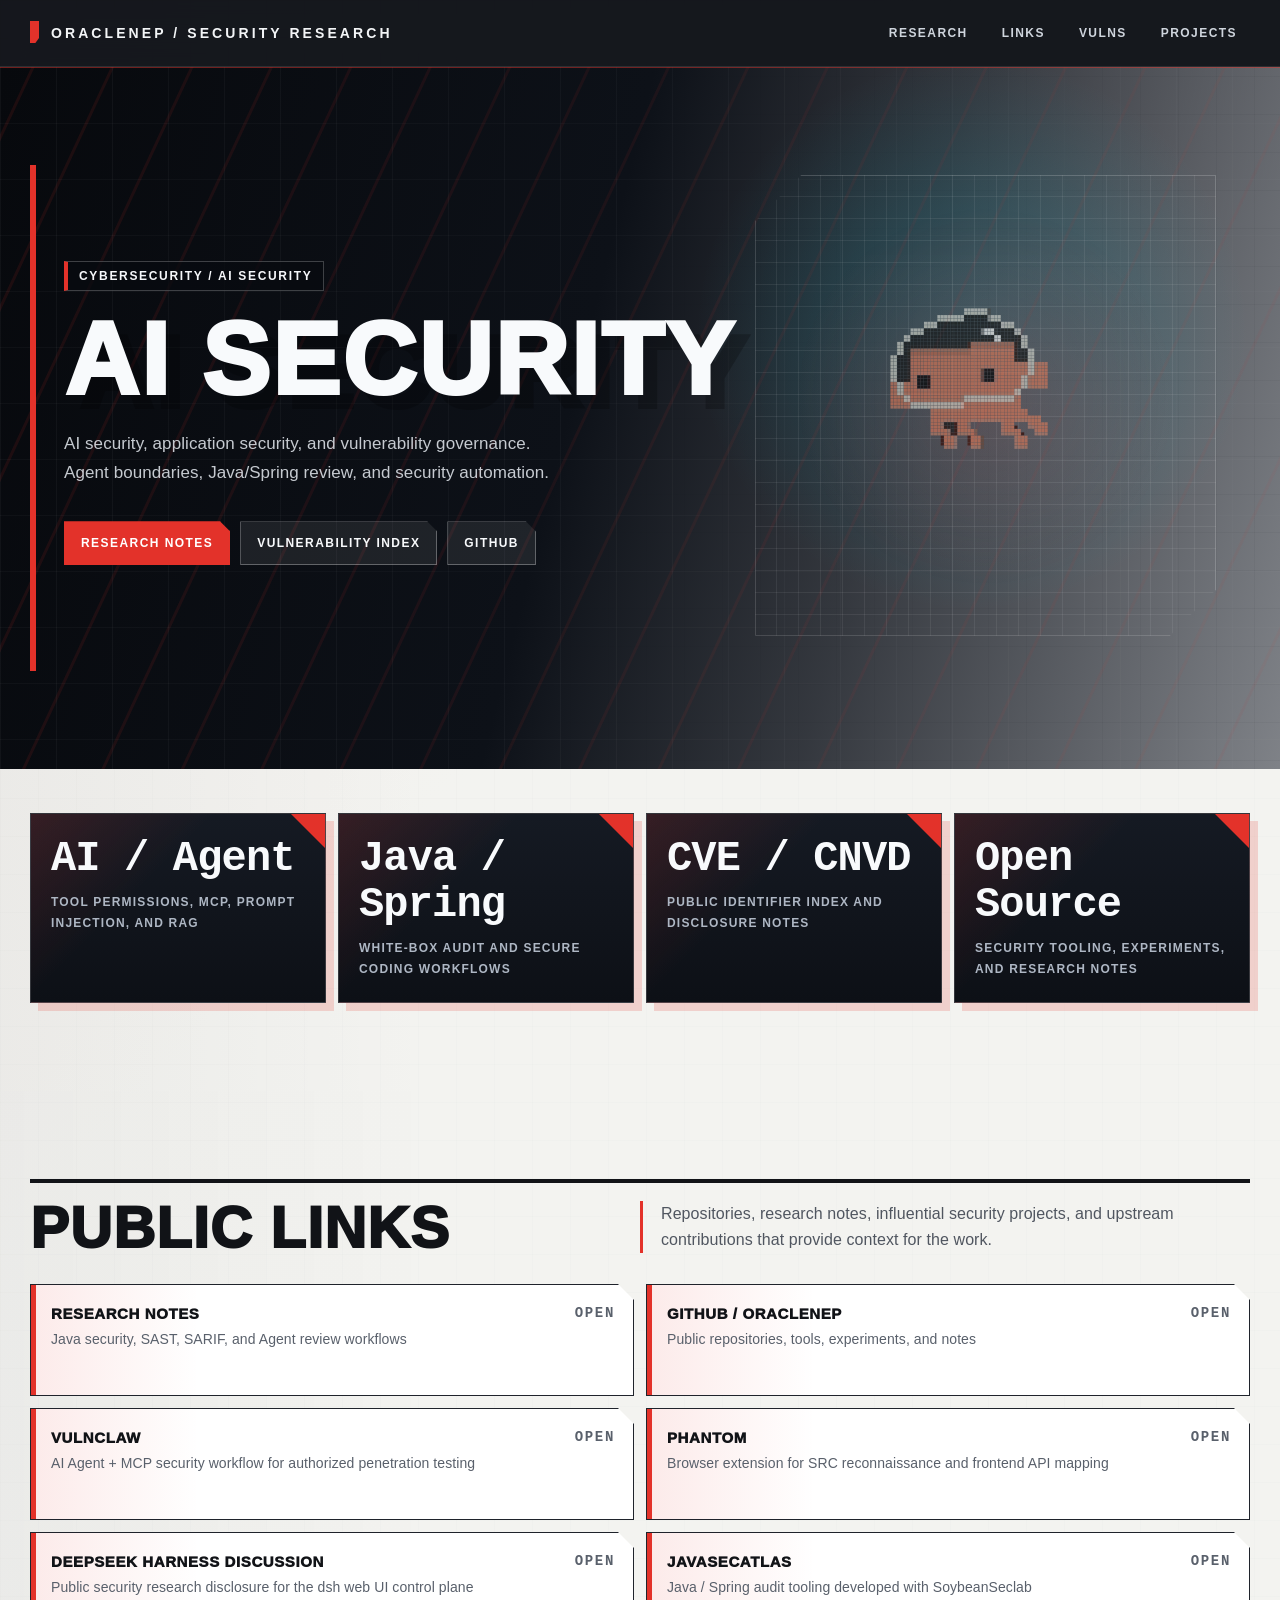
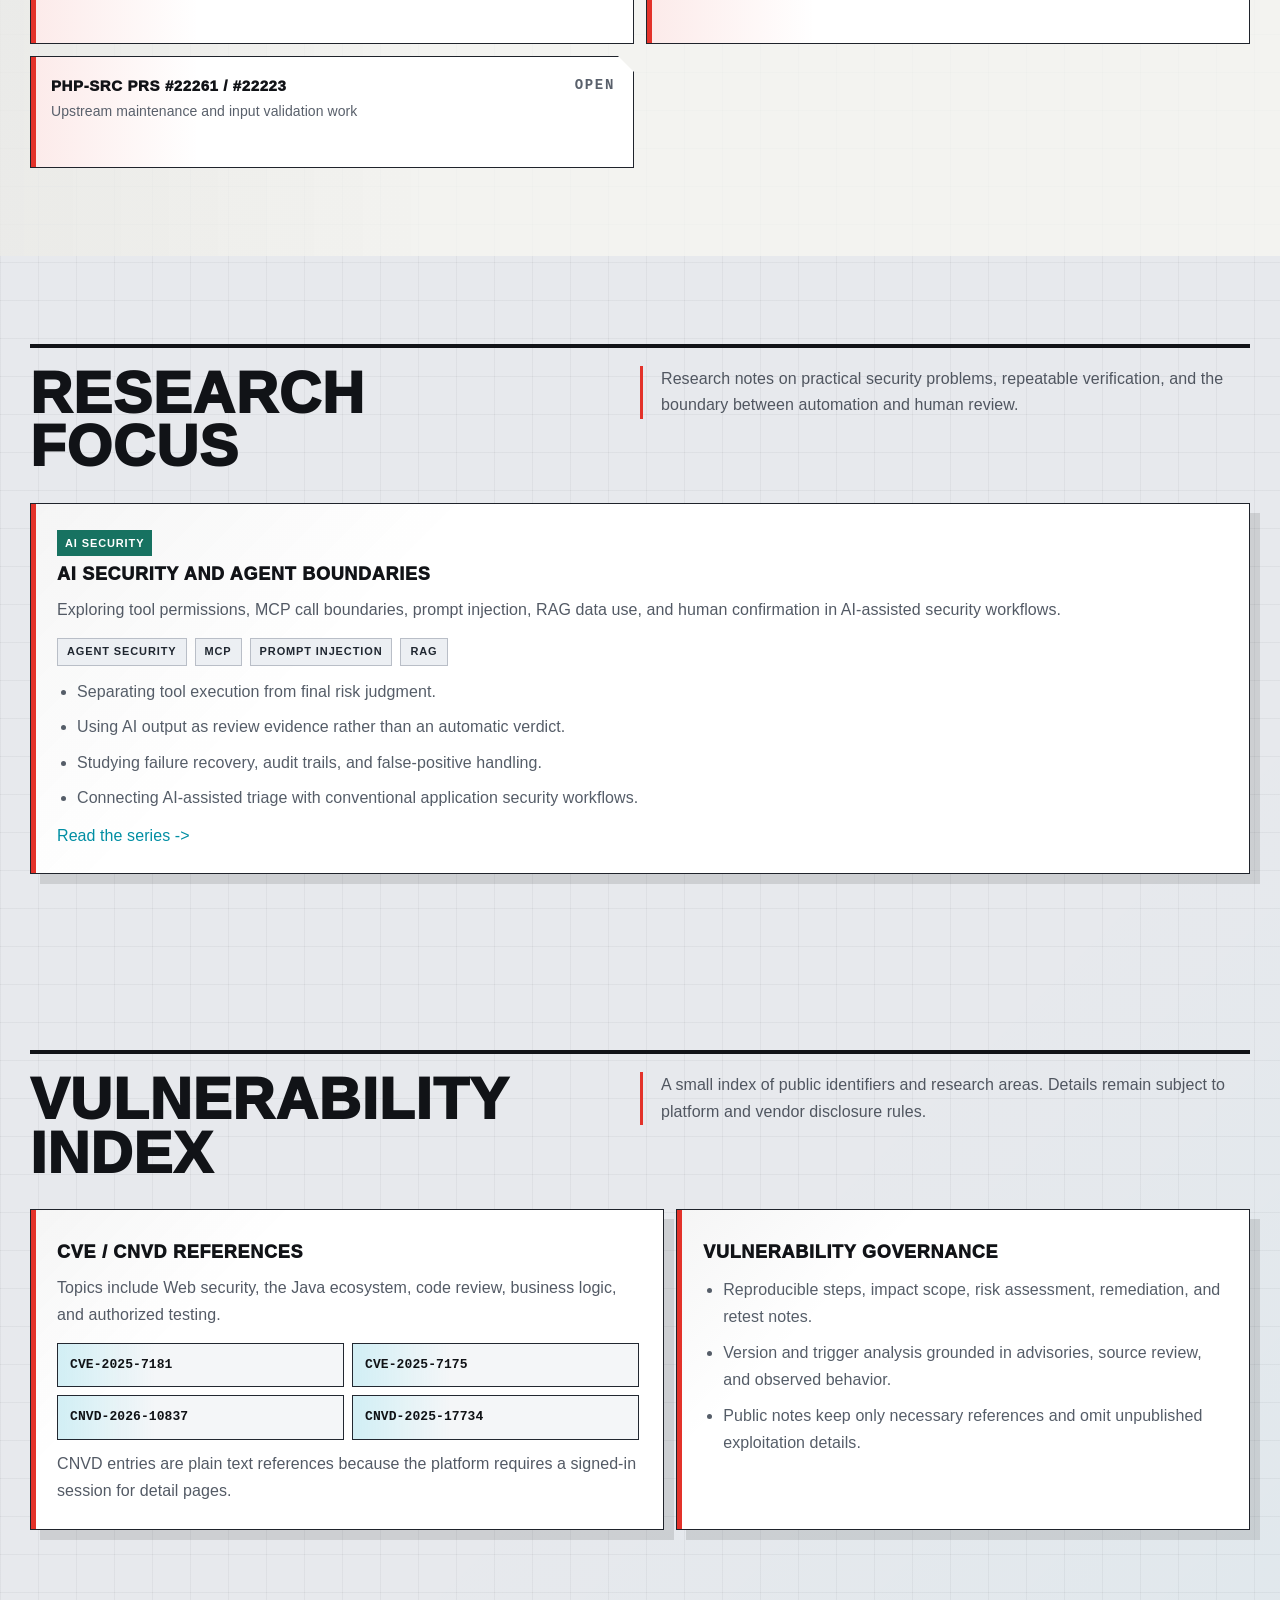
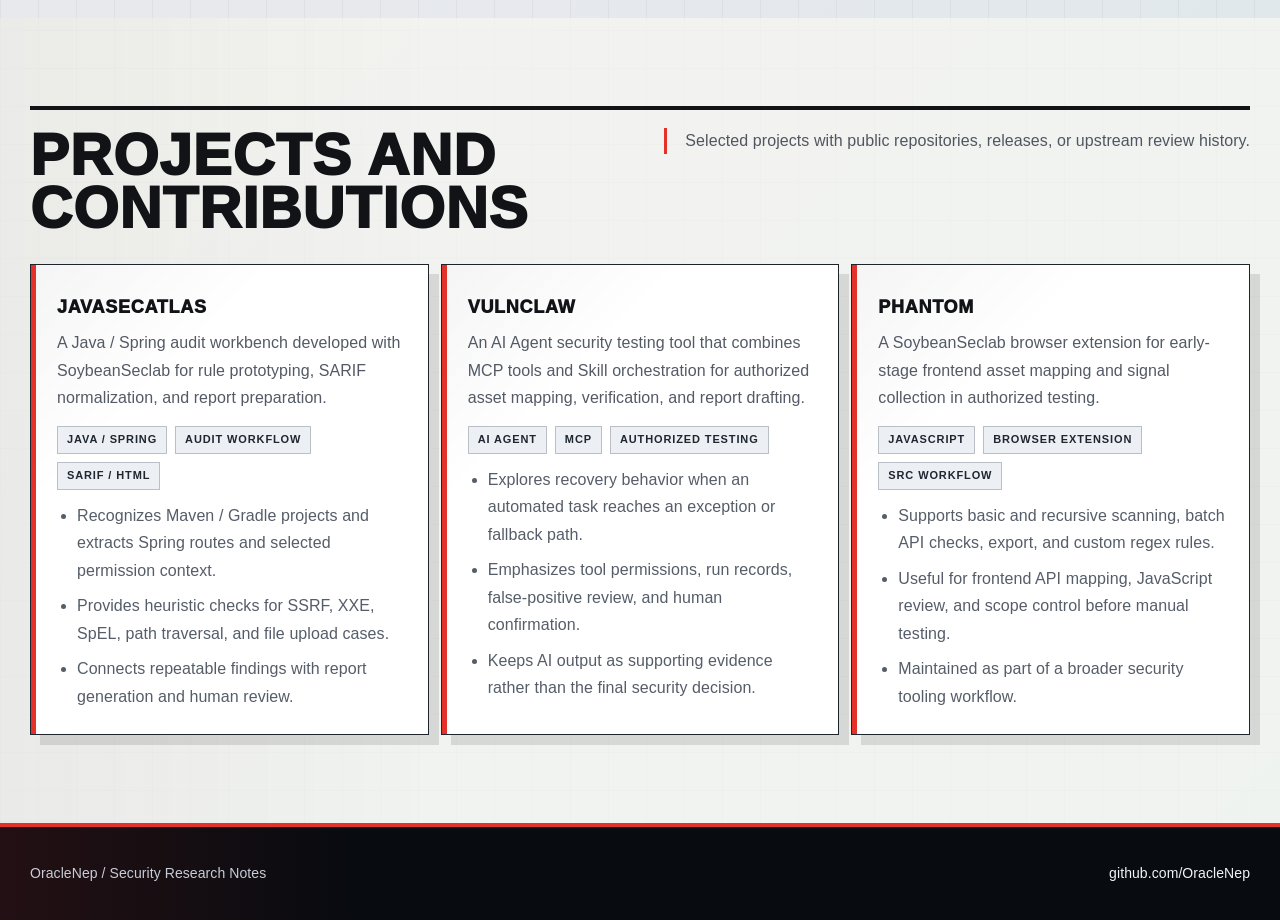
==== commit 89d45fda: "Refresh public links and JavaSecAtlas series styling" ====
--- a/index.html
+++ b/index.html
@@ -972,7 +972,7 @@
       <div class="inner">
         <div class="section-title">
           <h2>Public Links</h2>
-          <p>Repositories, research notes, releases, and upstream contributions that provide context for the work.</p>
+          <p>Repositories, research notes, influential security projects, and upstream contributions that provide context for the work.</p>
         </div>
         <div class="link-grid">
           <a class="link-card" href="research/">
@@ -983,12 +983,20 @@
             <span><strong>GitHub / OracleNep</strong><span>Public repositories, tools, experiments, and notes</span></span>
             <span class="arrow">Open</span>
           </a>
+          <a class="link-card" href="https://github.com/Netw0rkNoob/VulnClaw" target="_blank" rel="noreferrer">
+            <span><strong>VulnClaw</strong><span>AI Agent + MCP security workflow for authorized penetration testing</span></span>
+            <span class="arrow">Open</span>
+          </a>
+          <a class="link-card" href="https://github.com/Team-intN18-SoybeanSeclab/Phantom" target="_blank" rel="noreferrer">
+            <span><strong>Phantom</strong><span>Browser extension for SRC reconnaissance and frontend API mapping</span></span>
+            <span class="arrow">Open</span>
+          </a>
+          <a class="link-card" href="https://github.com/deepseek-ai/deepseek-harness/discussions/853" target="_blank" rel="noreferrer">
+            <span><strong>DeepSeek Harness Discussion</strong><span>Public security research disclosure for the dsh web UI control plane</span></span>
+            <span class="arrow">Open</span>
+          </a>
           <a class="link-card" href="https://github.com/Team-intN18-SoybeanSeclab/JavaSecAtlas" target="_blank" rel="noreferrer">
             <span><strong>JavaSecAtlas</strong><span>Java / Spring audit tooling developed with SoybeanSeclab</span></span>
-            <span class="arrow">Open</span>
-          </a>
-          <a class="link-card" href="https://github.com/Team-intN18-SoybeanSeclab/JavaSecAtlas/releases/tag/v0.1.0-alpha" target="_blank" rel="noreferrer">
-            <span><strong>JavaSecAtlas Release</strong><span>Early release notes and project artifacts</span></span>
             <span class="arrow">Open</span>
           </a>
           <a class="link-card" href="https://github.com/php/php-src/pulls?q=22261+OR+22223" target="_blank" rel="noreferrer">
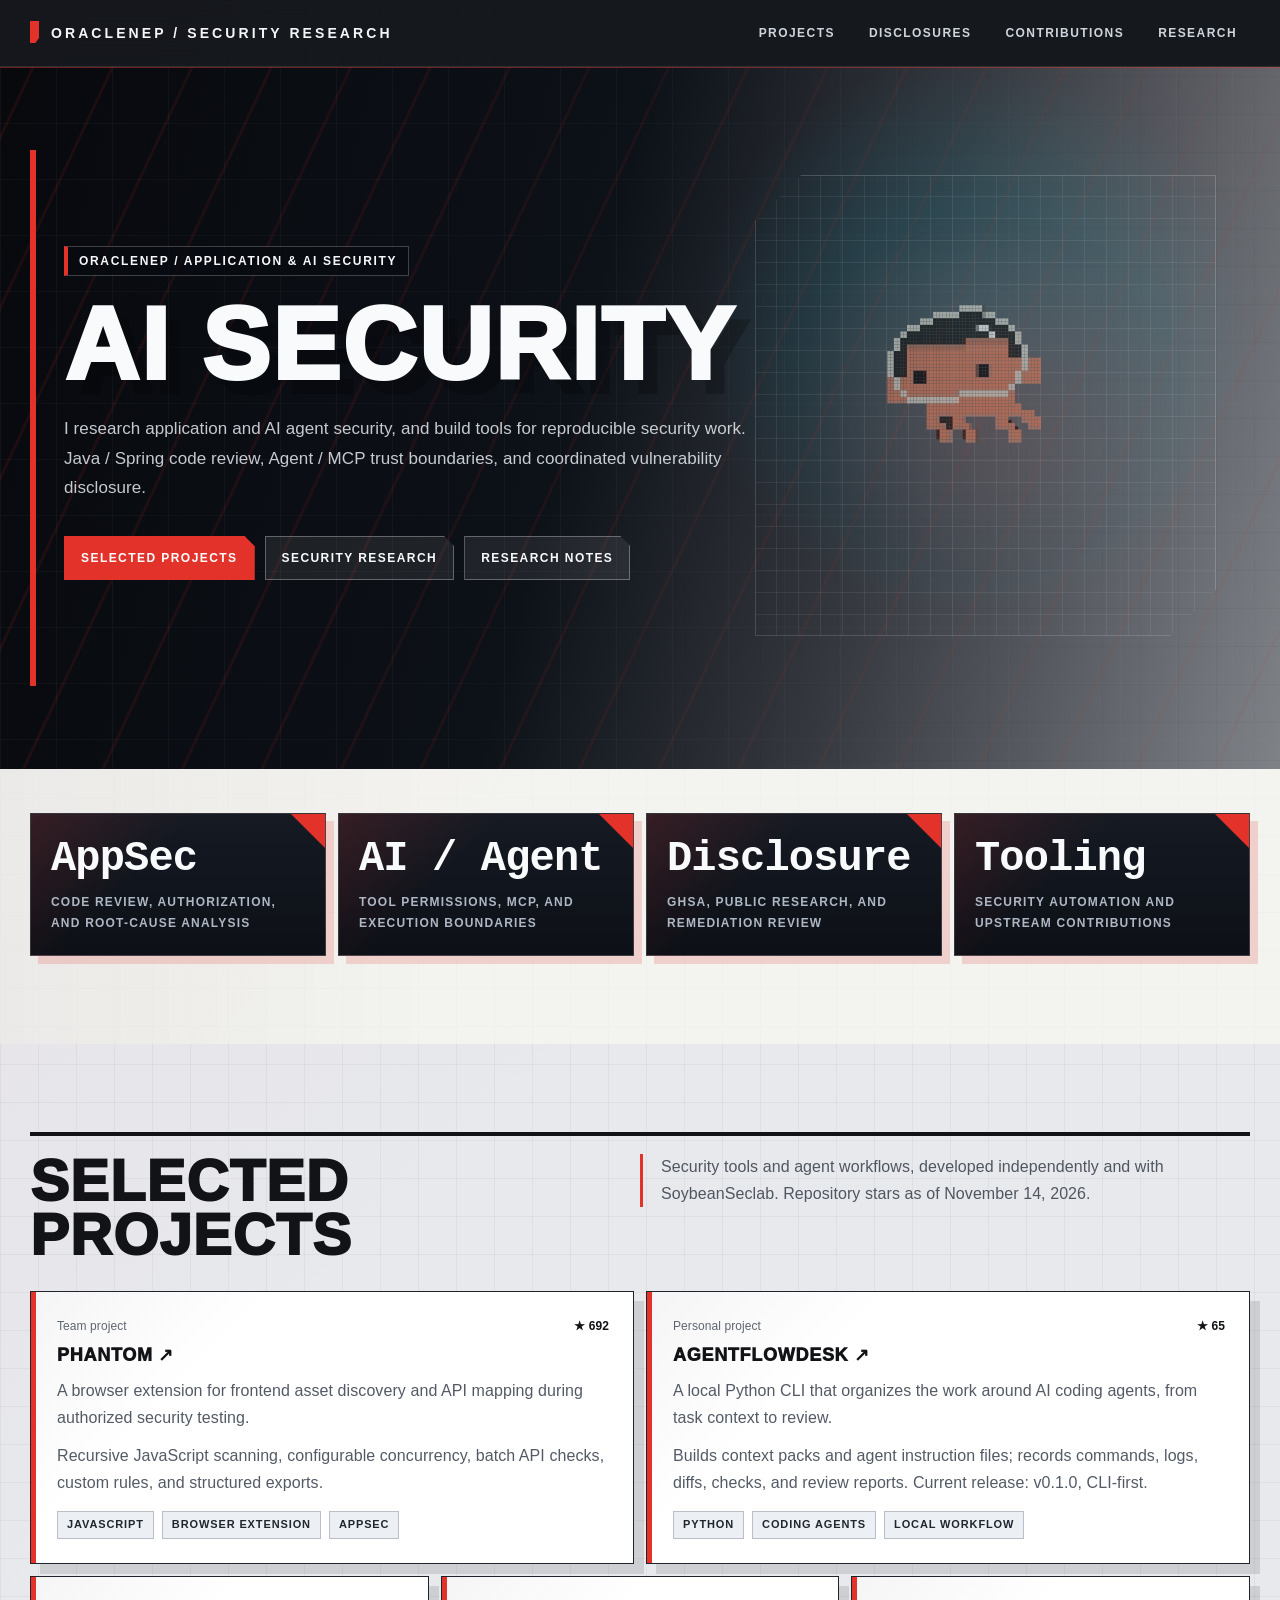
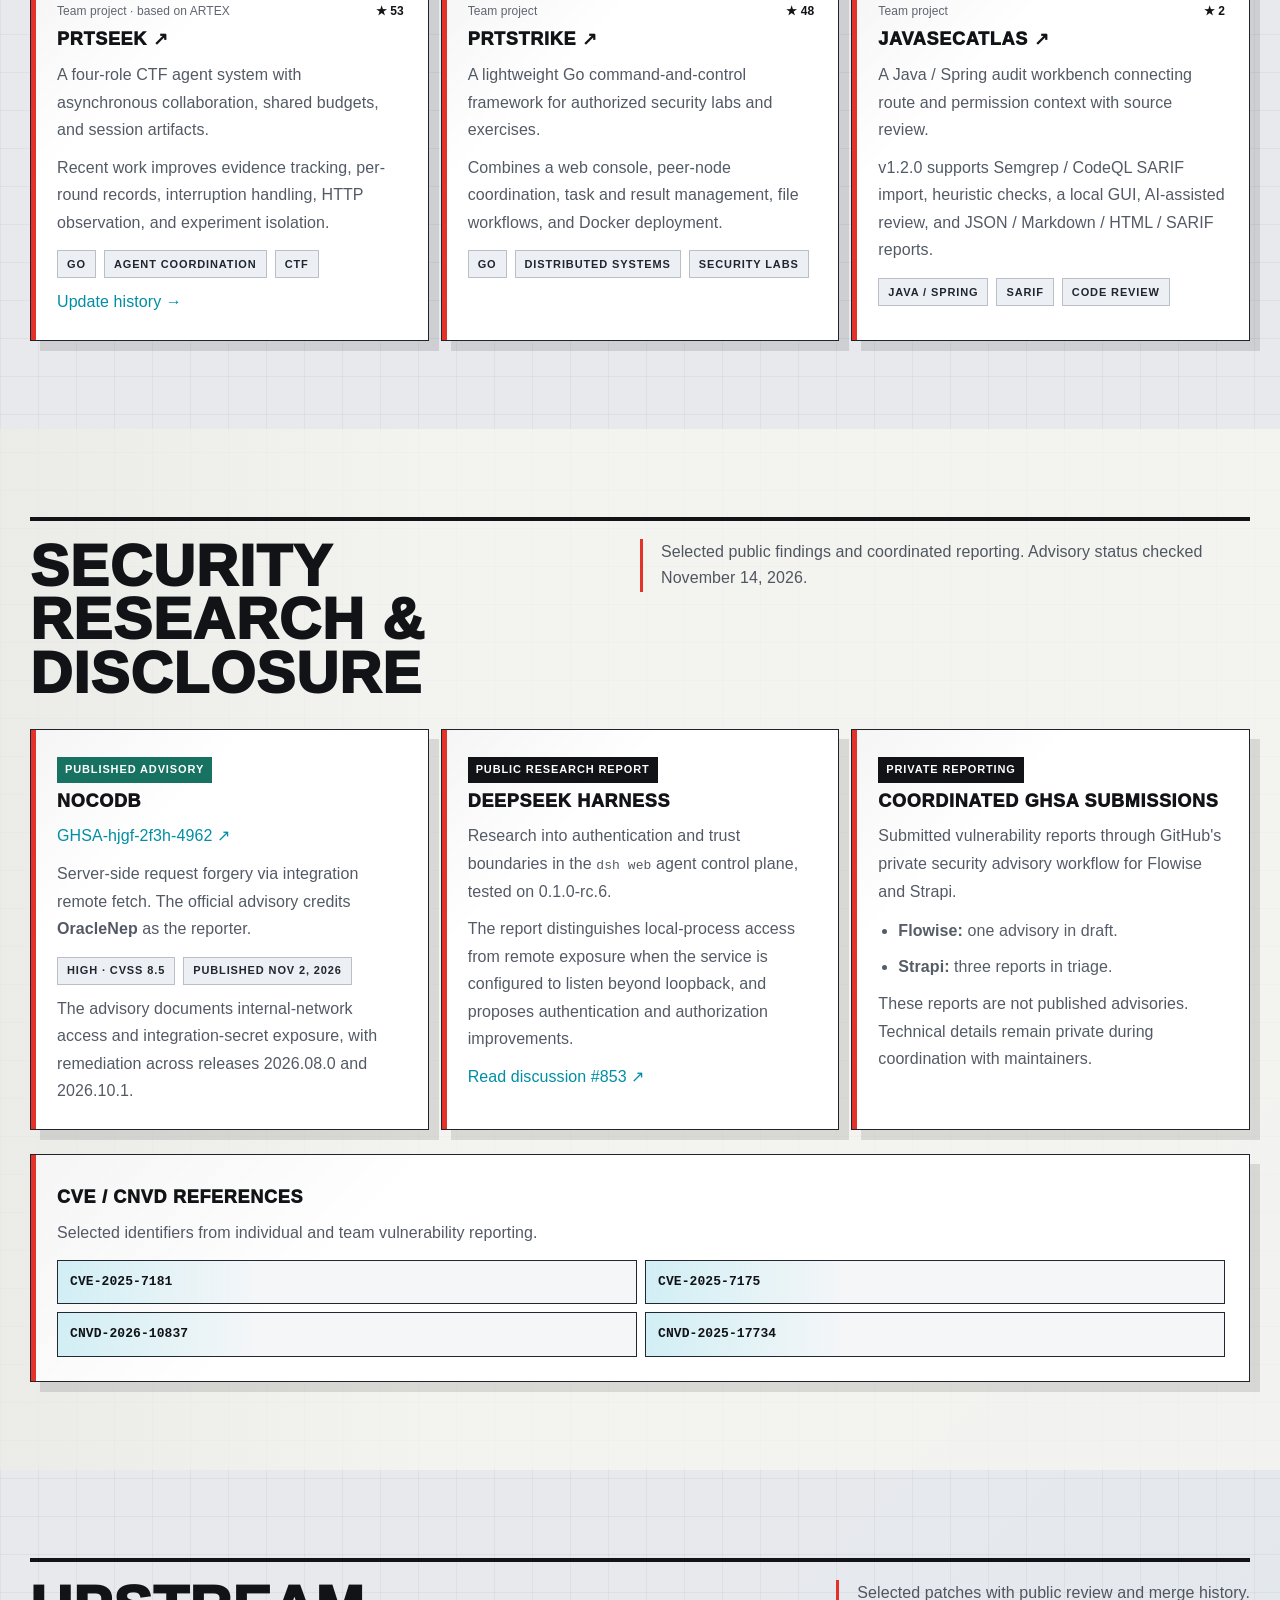
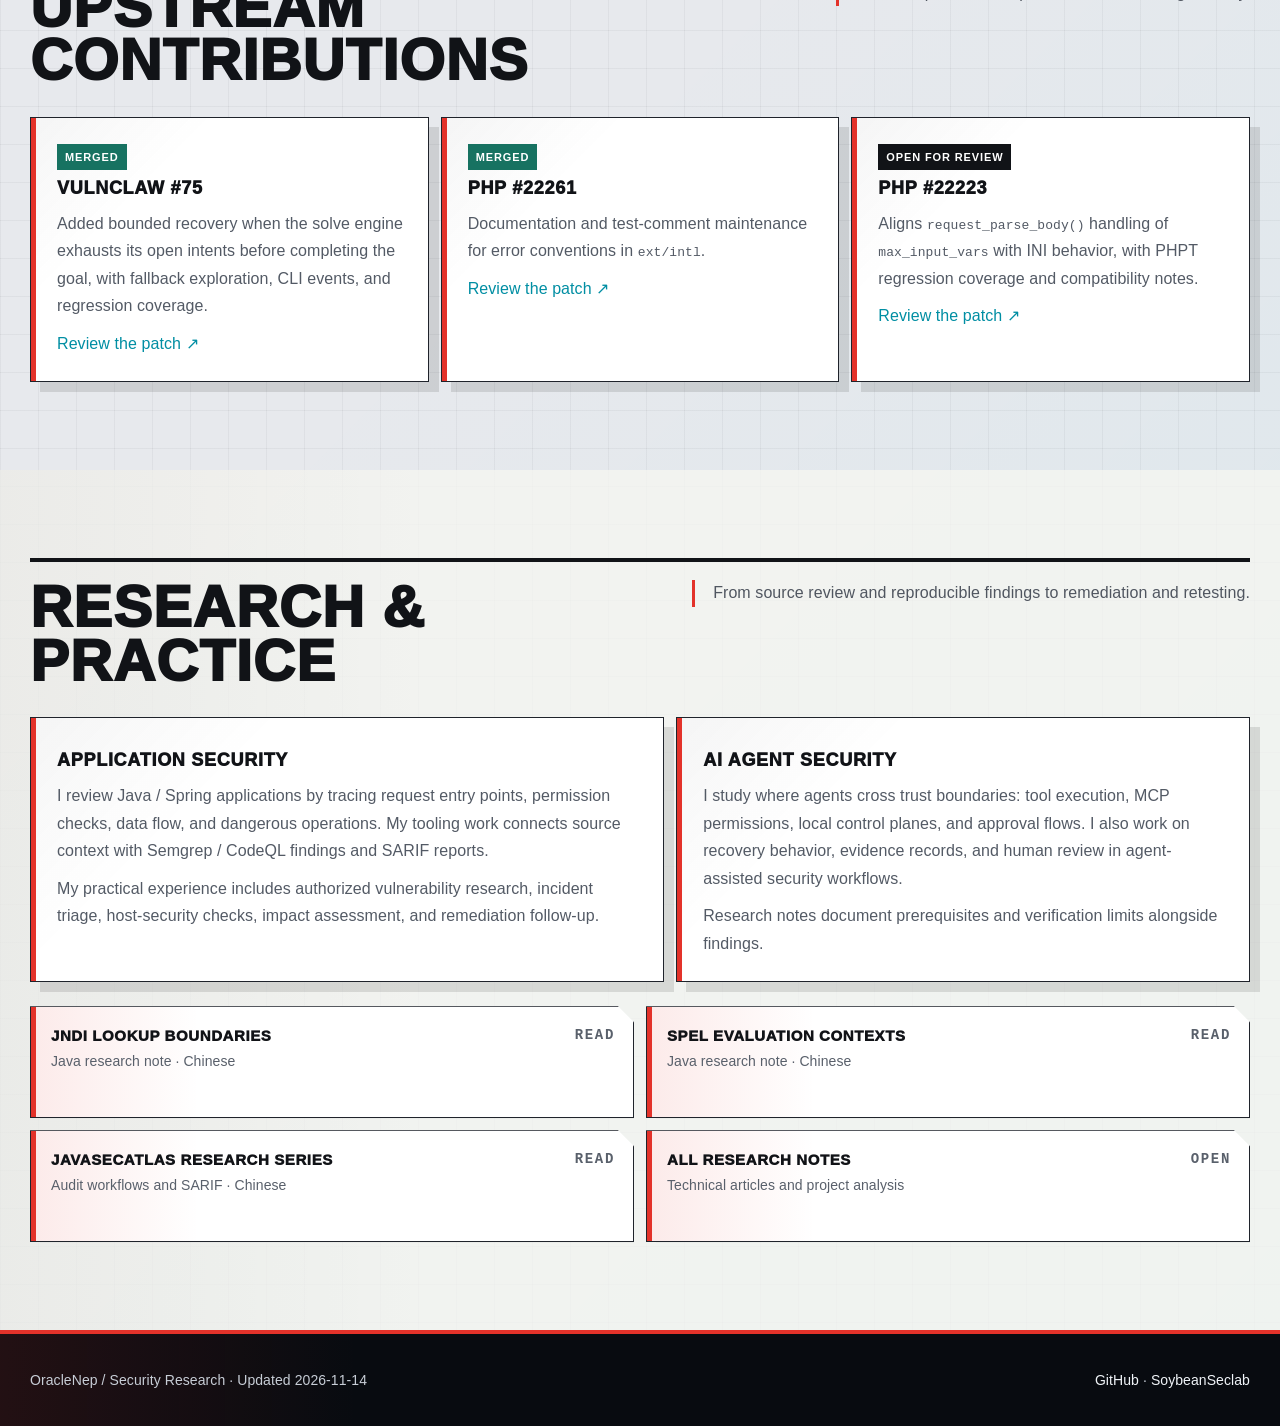
==== commit d75b7ecb: "Refresh security profile, selected projects, and verified disclosures" ====
--- a/index.html
+++ b/index.html
@@ -1,12 +1,12 @@
 <!doctype html>
-<html lang="zh-CN">
+<html lang="en">
 <head>
   <meta charset="utf-8" />
   <meta name="viewport" content="width=device-width, initial-scale=1" />
   <meta name="robots" content="noindex, noarchive" />
-  <meta name="description" content="OracleNep's technical notebook on cybersecurity, AI security, application security, and vulnerability governance." />
+  <meta name="description" content="OracleNep: application and AI agent security, coordinated vulnerability disclosure, security tooling, and open-source contributions." />
   <meta property="og:title" content="OracleNep | Security Research" />
-  <meta property="og:description" content="Notes on AI security, Agent boundaries, Java/Spring review workflows, vulnerability research, and security tooling." />
+  <meta property="og:description" content="Selected security projects, published GHSA research, Java / Spring code review, Agent / MCP boundaries, and upstream contributions." />
   <meta property="og:image" content="assets/hero-security-portfolio.png" />
   <title>OracleNep | Security Research</title>
   <style>
@@ -911,6 +911,22 @@
         box-shadow: 6px 6px 0 rgba(17, 19, 23, .12);
       }
     }
+
+    /* Portfolio records and responsive project layout. */
+    section[id], #links { scroll-margin-top: 108px; }
+    .project { min-width: 0; }
+    .project h3 a { color: inherit; }
+    .project p, .project li, .advisory-id { overflow-wrap: anywhere; }
+    .project-meta { display: flex; justify-content: space-between; gap: 12px; color: var(--muted); font-size: 12px; }
+    .project-meta span:last-child { flex-shrink: 0; color: var(--ink); font-weight: 800; }
+    .reference-records, .research-links { margin-top: 24px; }
+    @media (min-width: 921px) {
+      .selected-projects { grid-template-columns: repeat(6, minmax(0, 1fr)); }
+      .selected-projects > article { grid-column: span 2; }
+      .selected-projects > article:nth-child(-n+2) { grid-column: span 3; }
+    }
+    @media (max-width: 920px) { section[id], #links { scroll-margin-top: 172px; } }
+    @media (prefers-reduced-motion: reduce) { html { scroll-behavior: auto; } }
   </style>
 </head>
 <body>
@@ -918,10 +934,10 @@
     <nav class="nav" aria-label="Primary navigation">
       <a class="brand" href="#top">OracleNep / Security Research</a>
       <div class="nav-links">
+        <a href="#projects">Projects</a>
+        <a href="#vulns">Disclosures</a>
+        <a href="#contributions">Contributions</a>
         <a href="#research">Research</a>
-        <a href="#links">Links</a>
-        <a href="#vulns">Vulns</a>
-        <a href="#projects">Projects</a>
       </div>
     </nav>
   </header>
@@ -931,199 +947,151 @@
       <canvas class="hero-particle-canvas" aria-hidden="true"></canvas>
       <div class="inner">
         <div class="hero-copy">
-          <span class="eyebrow">CYBERSECURITY / AI SECURITY</span>
+          <span class="eyebrow">ORACLENEP / APPLICATION &amp; AI SECURITY</span>
           <h1>AI SECURITY</h1>
-          <p class="hero-subtitle">
-            AI security, application security, and vulnerability governance.<br />Agent boundaries, Java/Spring review, and security automation.
-          </p>
+          <p class="hero-subtitle">I research application and AI agent security, and build tools for reproducible security work.<br />Java / Spring code review, Agent / MCP trust boundaries, and coordinated vulnerability disclosure.</p>
           <div class="actions">
-            <a class="button primary" href="research/">Research Notes</a>
-            <a class="button" href="#vulns">Vulnerability Index</a>
-            <a class="button" href="https://github.com/OracleNep" target="_blank" rel="noreferrer">GitHub</a>
+            <a class="button primary" href="#projects">Selected Projects</a>
+            <a class="button" href="#vulns">Security Research</a>
+            <a class="button" href="research/">Research Notes</a>
           </div>
         </div>
       </div>
     </section>
 
-    <section class="section alt" aria-label="Selected records">
+    <section class="section alt" aria-label="Areas of work">
       <div class="inner">
         <div class="metrics">
-          <div class="metric">
-            <strong>AI / Agent</strong>
-            <span>Tool permissions, MCP, prompt injection, and RAG</span>
-          </div>
-          <div class="metric">
-            <strong>Java / Spring</strong>
-            <span>White-box audit and secure coding workflows</span>
-          </div>
-          <div class="metric">
-            <strong>CVE / CNVD</strong>
-            <span>Public identifier index and disclosure notes</span>
-          </div>
-          <div class="metric">
-            <strong>Open Source</strong>
-            <span>Security tooling, experiments, and research notes</span>
-          </div>
+          <div class="metric"><strong>AppSec</strong><span>Code review, authorization, and root-cause analysis</span></div>
+          <div class="metric"><strong>AI / Agent</strong><span>Tool permissions, MCP, and execution boundaries</span></div>
+          <div class="metric"><strong>Disclosure</strong><span>GHSA, public research, and remediation review</span></div>
+          <div class="metric"><strong>Tooling</strong><span>Security automation and upstream contributions</span></div>
         </div>
       </div>
     </section>
 
-    <section class="section alt" id="links">
+    <section class="section" id="projects">
       <div class="inner">
         <div class="section-title">
-          <h2>Public Links</h2>
-          <p>Repositories, research notes, influential security projects, and upstream contributions that provide context for the work.</p>
+          <h2>Selected Projects</h2>
+          <p>Security tools and agent workflows, developed independently and with SoybeanSeclab. Repository stars as of November 14, 2026.</p>
         </div>
-        <div class="link-grid">
-          <a class="link-card" href="research/">
-            <span><strong>Research Notes</strong><span>Java security, SAST, SARIF, and Agent review workflows</span></span>
-            <span class="arrow">Open</span>
-          </a>
-          <a class="link-card" href="https://github.com/OracleNep" target="_blank" rel="noreferrer">
-            <span><strong>GitHub / OracleNep</strong><span>Public repositories, tools, experiments, and notes</span></span>
-            <span class="arrow">Open</span>
-          </a>
-          <a class="link-card" href="https://github.com/Netw0rkNoob/VulnClaw" target="_blank" rel="noreferrer">
-            <span><strong>VulnClaw</strong><span>AI Agent + MCP security workflow for authorized penetration testing</span></span>
-            <span class="arrow">Open</span>
-          </a>
-          <a class="link-card" href="https://github.com/Team-intN18-SoybeanSeclab/Phantom" target="_blank" rel="noreferrer">
-            <span><strong>Phantom</strong><span>Browser extension for SRC reconnaissance and frontend API mapping</span></span>
-            <span class="arrow">Open</span>
-          </a>
-          <a class="link-card" href="https://github.com/deepseek-ai/deepseek-harness/discussions/853" target="_blank" rel="noreferrer">
-            <span><strong>DeepSeek Harness Discussion</strong><span>Public security research disclosure for the dsh web UI control plane</span></span>
-            <span class="arrow">Open</span>
-          </a>
-          <a class="link-card" href="https://github.com/Team-intN18-SoybeanSeclab/JavaSecAtlas" target="_blank" rel="noreferrer">
-            <span><strong>JavaSecAtlas</strong><span>Java / Spring audit tooling developed with SoybeanSeclab</span></span>
-            <span class="arrow">Open</span>
-          </a>
-          <a class="link-card" href="https://github.com/php/php-src/pulls?q=22261+OR+22223" target="_blank" rel="noreferrer">
-            <span><strong>php-src PRs #22261 / #22223</strong><span>Upstream maintenance and input validation work</span></span>
-            <span class="arrow">Open</span>
-          </a>
-        </div>
-      </div>
-    </section>
-
-    <section class="section" id="research">
-      <div class="inner">
-        <div class="section-title">
-          <h2>Research Focus</h2>
-          <p>Research notes on practical security problems, repeatable verification, and the boundary between automation and human review.</p>
-        </div>
-        <article class="project">
-          <span class="label green">AI Security</span>
-          <h3>AI Security and Agent Boundaries</h3>
-          <p>Exploring tool permissions, MCP call boundaries, prompt injection, RAG data use, and human confirmation in AI-assisted security workflows.</p>
-          <div class="tag-row">
-            <span class="tag">Agent Security</span>
-            <span class="tag">MCP</span>
-            <span class="tag">Prompt Injection</span>
-            <span class="tag">RAG</span>
-          </div>
-          <ul>
-            <li>Separating tool execution from final risk judgment.</li>
-            <li>Using AI output as review evidence rather than an automatic verdict.</li>
-            <li>Studying failure recovery, audit trails, and false-positive handling.</li>
-            <li>Connecting AI-assisted triage with conventional application security workflows.</li>
-          </ul>
-          <p><a href="research/javasecatlas-series.html">Read the series -&gt;</a></p>
-        </article>
-      </div>
-    </section>
-
-    <section class="section" id="vulns">
-      <div class="inner">
-        <div class="section-title">
-          <h2>Vulnerability Index</h2>
-          <p>A small index of public identifiers and research areas. Details remain subject to platform and vendor disclosure rules.</p>
-        </div>
-        <div class="vuln-layout">
+        <div class="project-grid selected-projects">
           <article class="project">
-            <h3>CVE / CNVD References</h3>
-            <p>Topics include Web security, the Java ecosystem, code review, business logic, and authorized testing.</p>
-            <div class="id-grid">
-              <a class="id-link" href="https://www.cve.org/CVERecord?id=CVE-2025-7181" target="_blank" rel="noreferrer">CVE-2025-7181</a>
-              <a class="id-link" href="https://www.cve.org/CVERecord?id=CVE-2025-7175" target="_blank" rel="noreferrer">CVE-2025-7175</a>
-              <span class="id-link">CNVD-2026-10837</span>
-              <span class="id-link">CNVD-2025-17734</span>
-            </div>
-            <p>CNVD entries are plain text references because the platform requires a signed-in session for detail pages.</p>
+            <div class="project-meta"><span>Team project</span><span aria-label="692 GitHub stars">&#9733; 692</span></div>
+            <h3><a href="https://github.com/Team-intN18-SoybeanSeclab/Phantom" target="_blank" rel="noreferrer">Phantom &nearr;</a></h3>
+            <p>A browser extension for frontend asset discovery and API mapping during authorized security testing.</p>
+            <p>Recursive JavaScript scanning, configurable concurrency, batch API checks, custom rules, and structured exports.</p>
+            <div class="tag-row"><span class="tag">JavaScript</span><span class="tag">Browser extension</span><span class="tag">AppSec</span></div>
+            
           </article>
           <article class="project">
-            <h3>Vulnerability Governance</h3>
-            <ul>
-              <li>Reproducible steps, impact scope, risk assessment, remediation, and retest notes.</li>
-              <li>Version and trigger analysis grounded in advisories, source review, and observed behavior.</li>
-              <li>Public notes keep only necessary references and omit unpublished exploitation details.</li>
-            </ul>
+            <div class="project-meta"><span>Personal project</span><span aria-label="65 GitHub stars">&#9733; 65</span></div>
+            <h3><a href="https://github.com/OracleNep/AgentFlowDesk" target="_blank" rel="noreferrer">AgentFlowDesk &nearr;</a></h3>
+            <p>A local Python CLI that organizes the work around AI coding agents, from task context to review.</p>
+            <p>Builds context packs and agent instruction files; records commands, logs, diffs, checks, and review reports. Current release: v0.1.0, CLI-first.</p>
+            <div class="tag-row"><span class="tag">Python</span><span class="tag">Coding agents</span><span class="tag">Local workflow</span></div>
+            
+          </article>
+          <article class="project">
+            <div class="project-meta"><span>Team project · based on ARTEX</span><span aria-label="53 GitHub stars">&#9733; 53</span></div>
+            <h3><a href="https://github.com/Team-intN18-SoybeanSeclab/prtseek" target="_blank" rel="noreferrer">prtseek &nearr;</a></h3>
+            <p>A four-role CTF agent system with asynchronous collaboration, shared budgets, and session artifacts.</p>
+            <p>Recent work improves evidence tracking, per-round records, interruption handling, HTTP observation, and experiment isolation.</p>
+            <div class="tag-row"><span class="tag">Go</span><span class="tag">Agent coordination</span><span class="tag">CTF</span></div>
+            <p><a href="https://github.com/Team-intN18-SoybeanSeclab/prtseek/blob/master/CHANGELOG.md" target="_blank" rel="noreferrer">Update history &rarr;</a></p>
+          </article>
+          <article class="project">
+            <div class="project-meta"><span>Team project</span><span aria-label="48 GitHub stars">&#9733; 48</span></div>
+            <h3><a href="https://github.com/Team-intN18-SoybeanSeclab/prtstrike" target="_blank" rel="noreferrer">prtstrike &nearr;</a></h3>
+            <p>A lightweight Go command-and-control framework for authorized security labs and exercises.</p>
+            <p>Combines a web console, peer-node coordination, task and result management, file workflows, and Docker deployment.</p>
+            <div class="tag-row"><span class="tag">Go</span><span class="tag">Distributed systems</span><span class="tag">Security labs</span></div>
+            
+          </article>
+          <article class="project">
+            <div class="project-meta"><span>Team project</span><span aria-label="2 GitHub stars">&#9733; 2</span></div>
+            <h3><a href="https://github.com/Team-intN18-SoybeanSeclab/JavaSecAtlas" target="_blank" rel="noreferrer">JavaSecAtlas &nearr;</a></h3>
+            <p>A Java / Spring audit workbench connecting route and permission context with source review.</p>
+            <p>v1.2.0 supports Semgrep / CodeQL SARIF import, heuristic checks, a local GUI, AI-assisted review, and JSON / Markdown / HTML / SARIF reports.</p>
+            <div class="tag-row"><span class="tag">Java / Spring</span><span class="tag">SARIF</span><span class="tag">Code review</span></div>
+            
           </article>
         </div>
       </div>
     </section>
 
-    <section class="section alt" id="projects">
+    <section class="section alt" id="vulns">
       <div class="inner">
         <div class="section-title">
-          <h2>Projects and Contributions</h2>
-          <p>Selected projects with public repositories, releases, or upstream review history.</p>
+          <h2>Security Research &amp; Disclosure</h2>
+          <p>Selected public findings and coordinated reporting. Advisory status checked November 14, 2026.</p>
         </div>
-        <div class="project-grid">
+        <div class="project-grid disclosure-grid">
           <article class="project">
-            <h3>JavaSecAtlas</h3>
-            <p>A Java / Spring audit workbench developed with SoybeanSeclab for rule prototyping, SARIF normalization, and report preparation.</p>
-            <div class="tag-row">
-              <span class="tag">Java / Spring</span>
-              <span class="tag">Audit workflow</span>
-              <span class="tag">SARIF / HTML</span>
-            </div>
-            <ul>
-              <li>Recognizes Maven / Gradle projects and extracts Spring routes and selected permission context.</li>
-              <li>Provides heuristic checks for SSRF, XXE, SpEL, path traversal, and file upload cases.</li>
-              <li>Connects repeatable findings with report generation and human review.</li>
-            </ul>
+            <span class="label green">Published advisory</span>
+            <h3>NocoDB</h3>
+            <p><a class="advisory-id" href="https://github.com/nocodb/nocodb/security/advisories/GHSA-hjgf-2f3h-4962" target="_blank" rel="noreferrer">GHSA-hjgf-2f3h-4962 &nearr;</a></p>
+            <p>Server-side request forgery via integration remote fetch. The official advisory credits <strong>OracleNep</strong> as the reporter.</p>
+            <div class="tag-row"><span class="tag">High · CVSS 8.5</span><span class="tag">Published Nov 2, 2026</span></div>
+            <p>The advisory documents internal-network access and integration-secret exposure, with remediation across releases 2026.08.0 and 2026.10.1.</p>
           </article>
           <article class="project">
-            <h3>VulnClaw</h3>
-            <p>An AI Agent security testing tool that combines MCP tools and Skill orchestration for authorized asset mapping, verification, and report drafting.</p>
-            <div class="tag-row">
-              <span class="tag">AI Agent</span>
-              <span class="tag">MCP</span>
-              <span class="tag">Authorized Testing</span>
-            </div>
-            <ul>
-              <li>Explores recovery behavior when an automated task reaches an exception or fallback path.</li>
-              <li>Emphasizes tool permissions, run records, false-positive review, and human confirmation.</li>
-              <li>Keeps AI output as supporting evidence rather than the final security decision.</li>
-            </ul>
+            <span class="label">Public research report</span>
+            <h3>DeepSeek Harness</h3>
+            <p>Research into authentication and trust boundaries in the <code>dsh web</code> agent control plane, tested on 0.1.0-rc.6.</p>
+            <p>The report distinguishes local-process access from remote exposure when the service is configured to listen beyond loopback, and proposes authentication and authorization improvements.</p>
+            <p><a href="https://github.com/deepseek-ai/deepseek-harness/discussions/853" target="_blank" rel="noreferrer">Read discussion #853 &nearr;</a></p>
           </article>
           <article class="project">
-            <h3>Phantom</h3>
-            <p>A SoybeanSeclab browser extension for early-stage frontend asset mapping and signal collection in authorized testing.</p>
-            <div class="tag-row">
-              <span class="tag">JavaScript</span>
-              <span class="tag">Browser Extension</span>
-              <span class="tag">SRC workflow</span>
-            </div>
-            <ul>
-              <li>Supports basic and recursive scanning, batch API checks, export, and custom regex rules.</li>
-              <li>Useful for frontend API mapping, JavaScript review, and scope control before manual testing.</li>
-              <li>Maintained as part of a broader security tooling workflow.</li>
-            </ul>
+            <span class="label">Private reporting</span>
+            <h3>Coordinated GHSA Submissions</h3>
+            <p>Submitted vulnerability reports through GitHub's private security advisory workflow for Flowise and Strapi.</p>
+            <ul><li><strong>Flowise:</strong> one advisory in draft.</li><li><strong>Strapi:</strong> three reports in triage.</li></ul>
+            <p>These reports are not published advisories. Technical details remain private during coordination with maintainers.</p>
           </article>
+        </div>
+        <article class="project reference-records">
+          <h3>CVE / CNVD References</h3>
+          <p>Selected identifiers from individual and team vulnerability reporting.</p>
+          <div class="id-grid">
+            <a class="id-link" href="https://www.cve.org/CVERecord?id=CVE-2025-7181" target="_blank" rel="noreferrer">CVE-2025-7181</a>
+            <a class="id-link" href="https://www.cve.org/CVERecord?id=CVE-2025-7175" target="_blank" rel="noreferrer">CVE-2025-7175</a>
+            <span class="id-link">CNVD-2026-10837</span><span class="id-link">CNVD-2025-17734</span>
+          </div>
+        </article>
+      </div>
+    </section>
+
+    <section class="section" id="contributions">
+      <div class="inner">
+        <div class="section-title"><h2>Upstream Contributions</h2><p>Selected patches with public review and merge history.</p></div>
+        <div class="project-grid">
+          <article class="project"><span class="label green">Merged</span><h3>VulnClaw #75</h3><p>Added bounded recovery when the solve engine exhausts its open intents before completing the goal, with fallback exploration, CLI events, and regression coverage.</p><p><a href="https://github.com/Netw0rkNoob/VulnClaw/pull/75" target="_blank" rel="noreferrer">Review the patch &nearr;</a></p></article>
+          <article class="project"><span class="label green">Merged</span><h3>PHP #22261</h3><p>Documentation and test-comment maintenance for error conventions in <code>ext/intl</code>.</p><p><a href="https://github.com/php/php-src/pull/22261" target="_blank" rel="noreferrer">Review the patch &nearr;</a></p></article>
+          <article class="project"><span class="label">Open for review</span><h3>PHP #22223</h3><p>Aligns <code>request_parse_body()</code> handling of <code>max_input_vars</code> with INI behavior, with PHPT regression coverage and compatibility notes.</p><p><a href="https://github.com/php/php-src/pull/22223" target="_blank" rel="noreferrer">Review the patch &nearr;</a></p></article>
+        </div>
+      </div>
+    </section>
+
+    <section class="section alt" id="research">
+      <div class="inner">
+        <div class="section-title"><h2>Research &amp; Practice</h2><p>From source review and reproducible findings to remediation and retesting.</p></div>
+        <div class="vuln-layout">
+          <article class="project"><h3>Application Security</h3><p>I review Java / Spring applications by tracing request entry points, permission checks, data flow, and dangerous operations. My tooling work connects source context with Semgrep / CodeQL findings and SARIF reports.</p><p>My practical experience includes authorized vulnerability research, incident triage, host-security checks, impact assessment, and remediation follow-up.</p></article>
+          <article class="project"><h3>AI Agent Security</h3><p>I study where agents cross trust boundaries: tool execution, MCP permissions, local control planes, and approval flows. I also work on recovery behavior, evidence records, and human review in agent-assisted security workflows.</p><p>Research notes document prerequisites and verification limits alongside findings.</p></article>
+        </div>
+        <div class="link-grid research-links" id="links">
+          <a class="link-card" href="research/java-jndi-lookup-boundary.html"><span><strong>JNDI Lookup Boundaries</strong><span>Java research note · Chinese</span></span><span class="arrow">Read</span></a>
+          <a class="link-card" href="research/java-spel-evaluation-context.html"><span><strong>SpEL Evaluation Contexts</strong><span>Java research note · Chinese</span></span><span class="arrow">Read</span></a>
+          <a class="link-card" href="research/javasecatlas-series.html"><span><strong>JavaSecAtlas Research Series</strong><span>Audit workflows and SARIF · Chinese</span></span><span class="arrow">Read</span></a>
+          <a class="link-card" href="research/"><span><strong>All Research Notes</strong><span>Technical articles and project analysis</span></span><span class="arrow">Open</span></a>
         </div>
       </div>
     </section>
   </main>
 
-  <footer class="footer">
-    <div class="inner">
-      <span>OracleNep / Security Research Notes</span>
-      <span><a href="https://github.com/OracleNep" target="_blank" rel="noreferrer">github.com/OracleNep</a></span>
-    </div>
-  </footer>
+  <footer class="footer"><div class="inner"><span>OracleNep / Security Research · Updated 2026-11-14</span><span><a href="https://github.com/OracleNep" target="_blank" rel="noreferrer">GitHub</a> · <a href="https://github.com/Team-intN18-SoybeanSeclab" target="_blank" rel="noreferrer">SoybeanSeclab</a></span></div></footer>
   <script>
     (() => {
       const canvas = document.querySelector(".hero-particle-canvas");
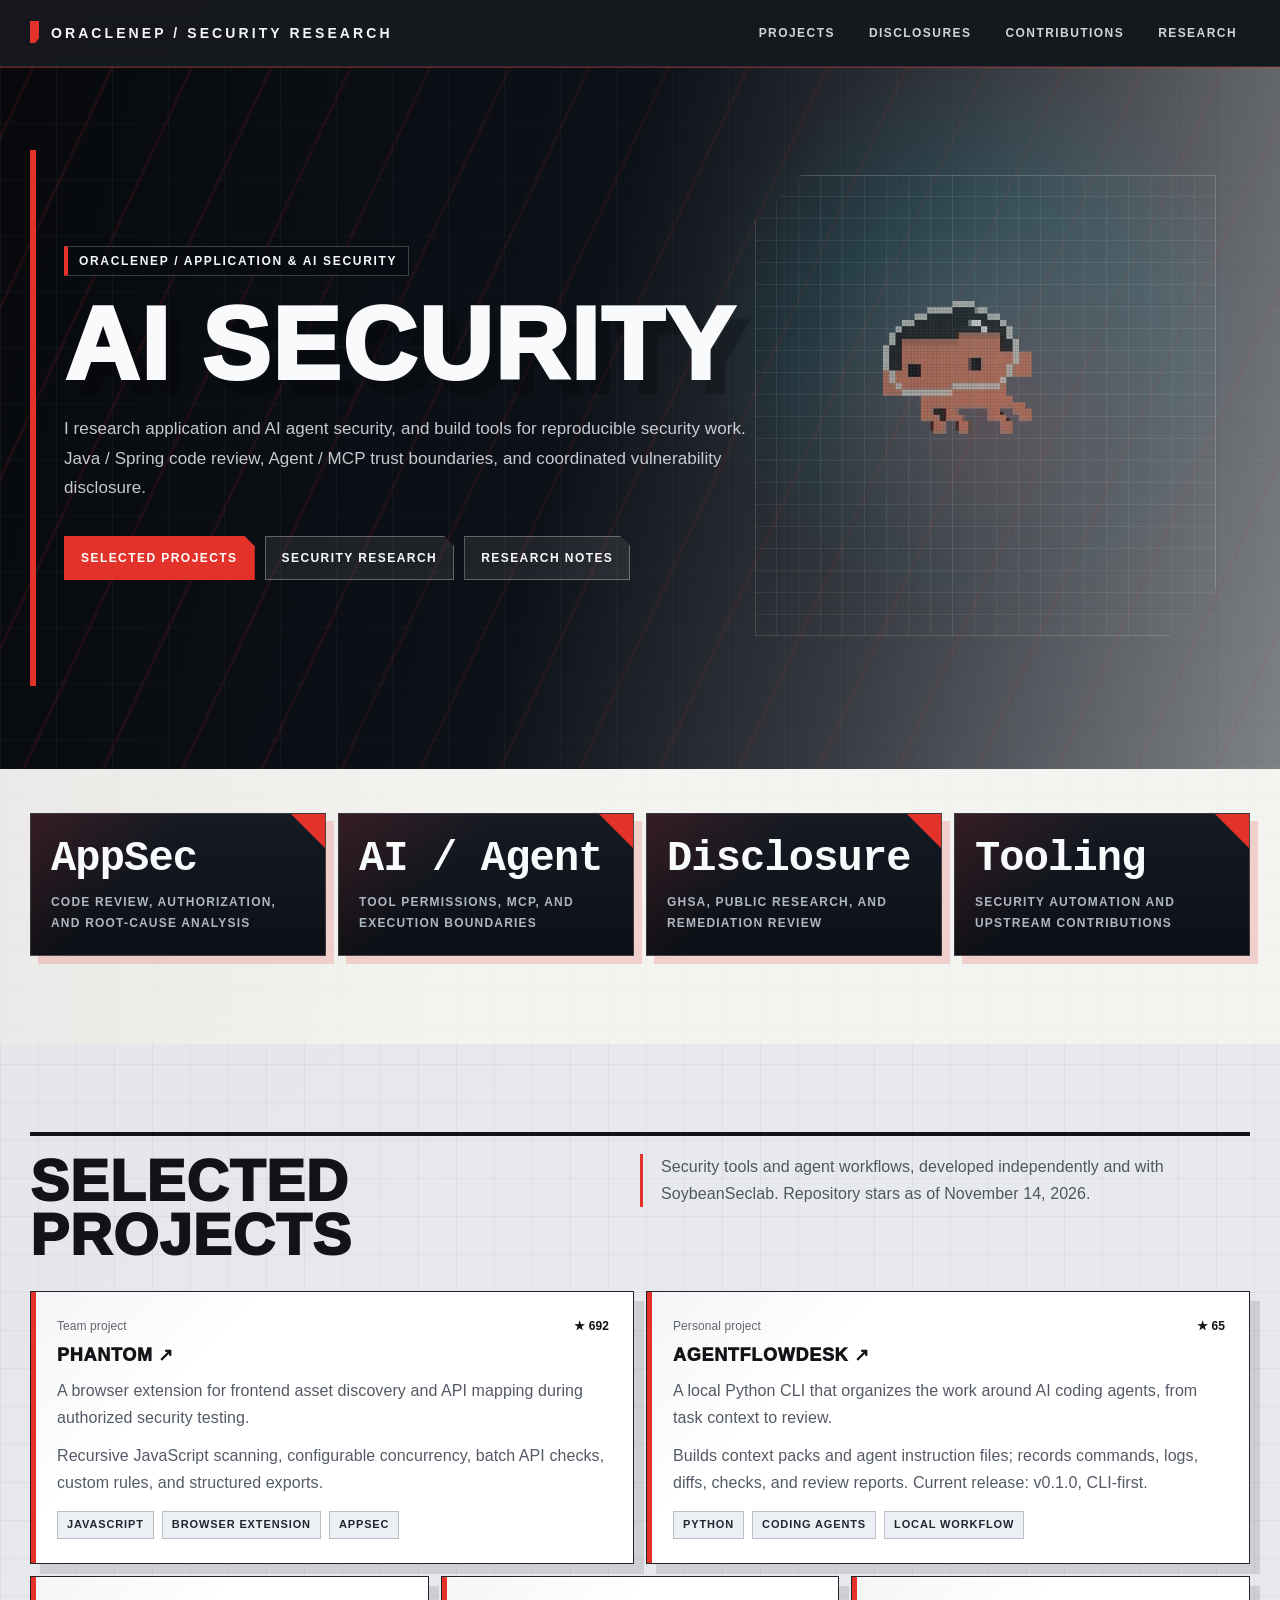
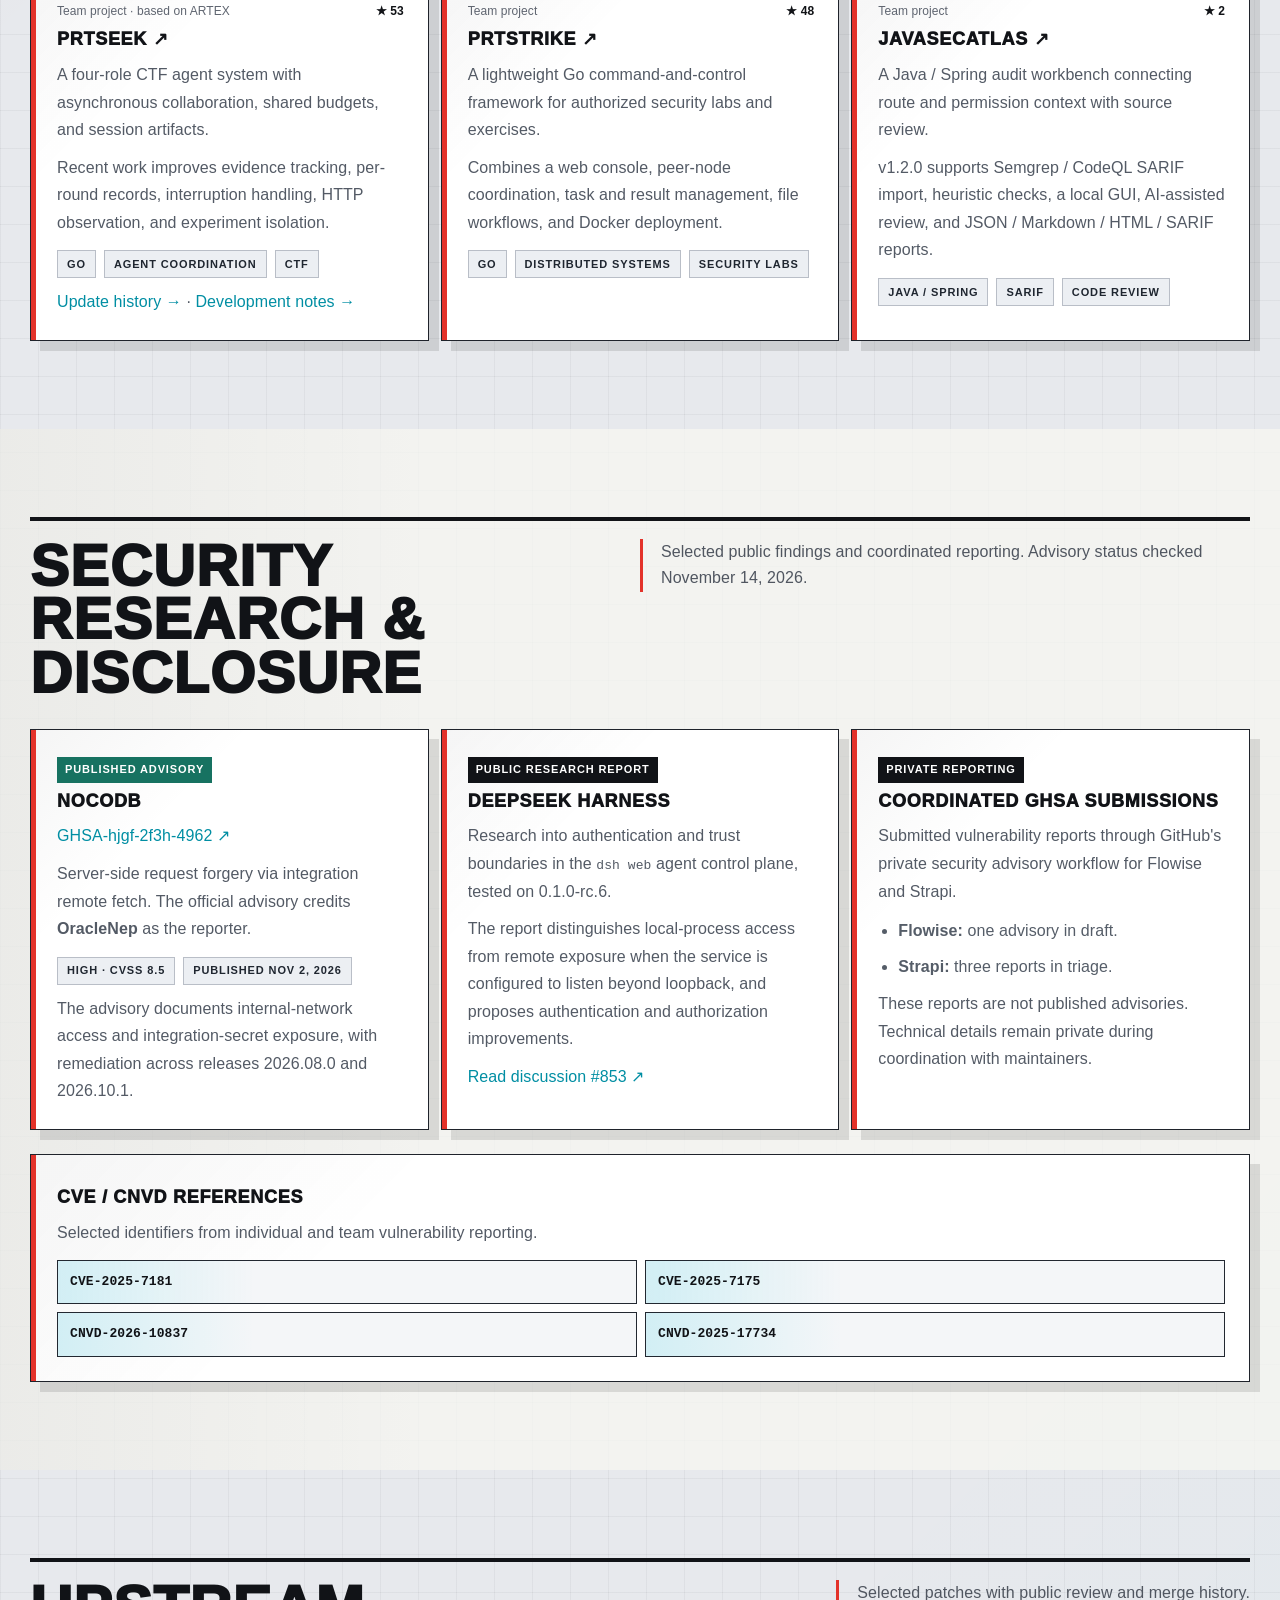
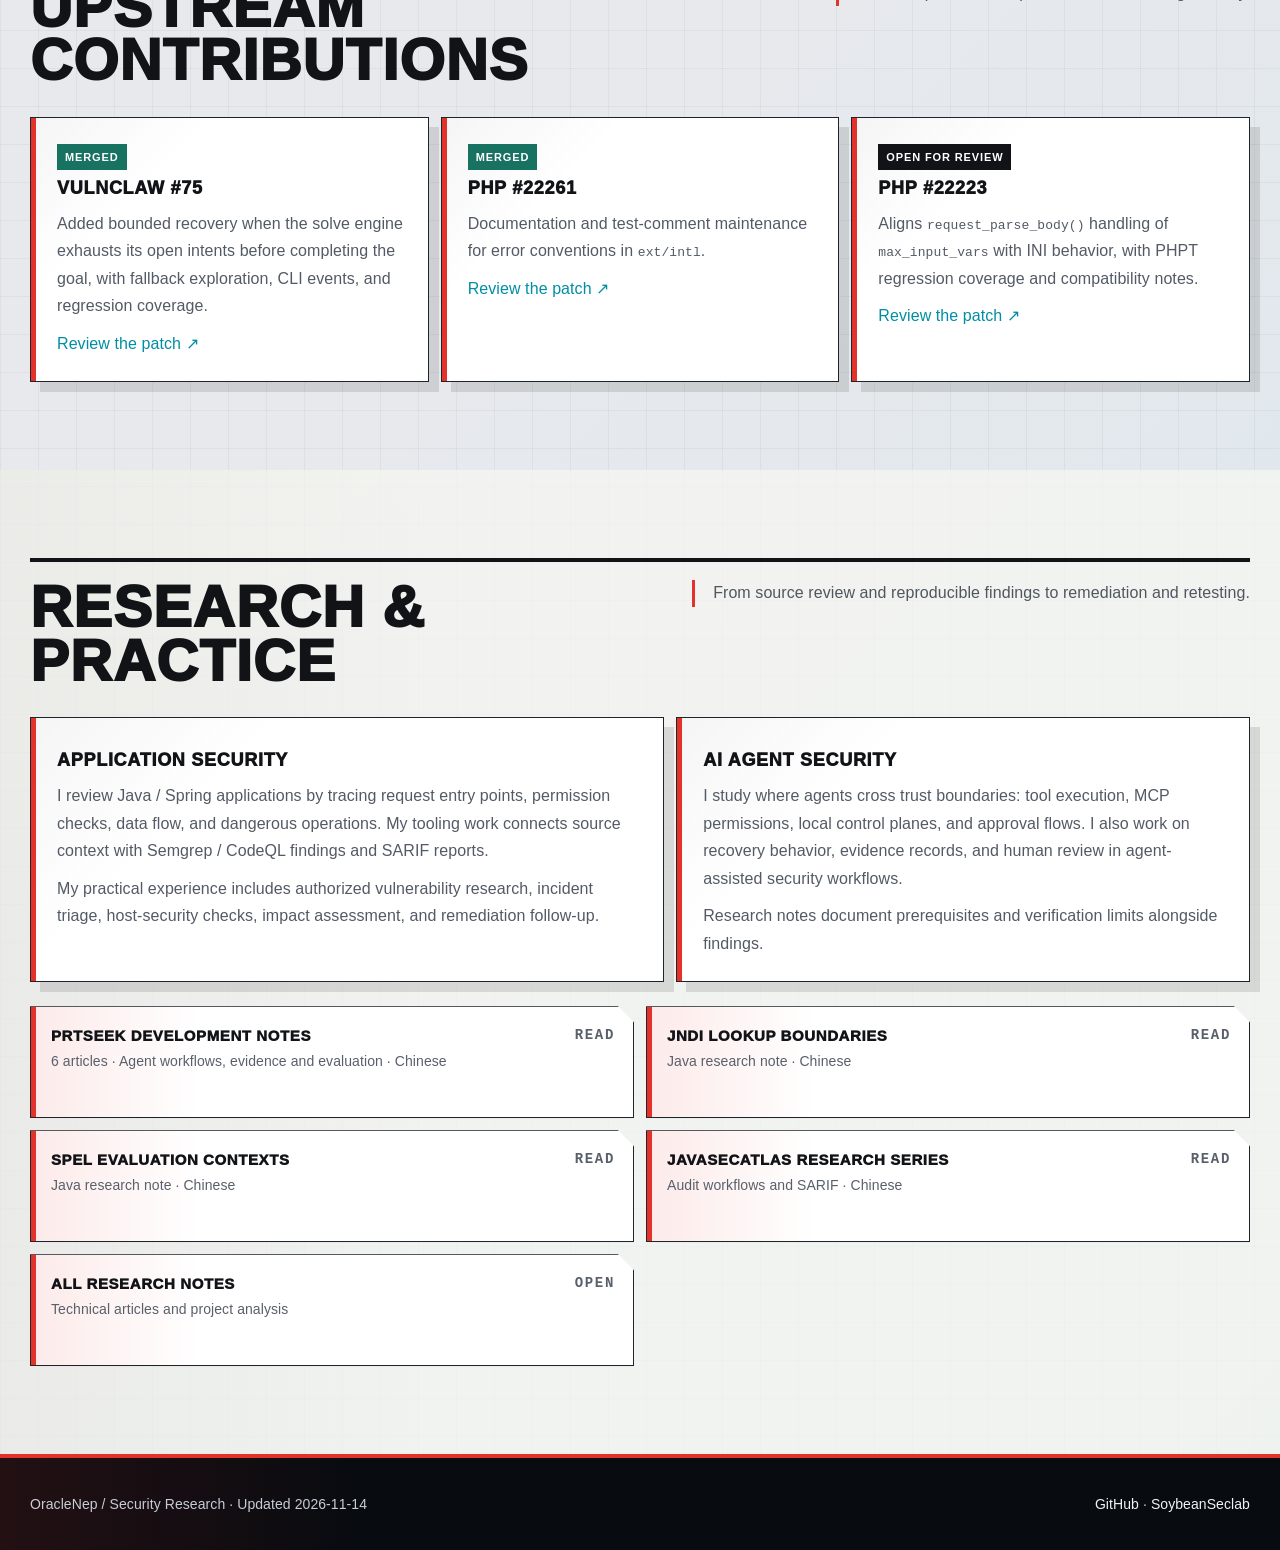
==== commit 968781db: "Publish six-part prtseek development article series" ====
--- a/index.html
+++ b/index.html
@@ -1,1294 +1,377 @@
-<!doctype html>
-<html lang="en">
-<head>
-  <meta charset="utf-8" />
-  <meta name="viewport" content="width=device-width, initial-scale=1" />
-  <meta name="robots" content="noindex, noarchive" />
-  <meta name="description" content="OracleNep: application and AI agent security, coordinated vulnerability disclosure, security tooling, and open-source contributions." />
-  <meta property="og:title" content="OracleNep | Security Research" />
-  <meta property="og:description" content="Selected security projects, published GHSA research, Java / Spring code review, Agent / MCP boundaries, and upstream contributions." />
-  <meta property="og:image" content="assets/hero-security-portfolio.png" />
-  <title>OracleNep | Security Research</title>
-  <style>
-    :root {
-      --ink: #17202f;
-      --muted: #5c6879;
-      --line: #d8dee8;
-      --paper: #f7f9fc;
-      --surface: #ffffff;
-      --teal: #087f8c;
-      --cyan: #48d6c4;
-      --green: #126b4e;
-      --amber: #9b6508;
-      --shadow: 0 18px 46px rgba(23, 32, 47, .10);
-    }
-
-    * { box-sizing: border-box; }
-    html { scroll-behavior: smooth; }
-    body {
-      margin: 0;
-      color: var(--ink);
-      background: var(--paper);
-      font-family: -apple-system, BlinkMacSystemFont, "Segoe UI", "PingFang SC", "Microsoft YaHei", Arial, sans-serif;
-      line-height: 1.72;
-    }
-    a { color: var(--teal); text-decoration: none; }
-    a:hover { text-decoration: underline; }
-    .topbar {
-      position: sticky;
-      top: 0;
-      z-index: 20;
-      border-bottom: 1px solid rgba(216, 222, 232, .92);
-      background: rgba(247, 249, 252, .93);
-      backdrop-filter: blur(12px);
-    }
-    .nav {
-      width: min(1120px, calc(100% - 48px));
-      min-height: 62px;
-      margin: 0 auto;
-      display: flex;
-      align-items: center;
-      justify-content: space-between;
-      gap: 24px;
-    }
-    .brand { color: var(--ink); font-weight: 850; white-space: nowrap; }
-    .nav-links { display: flex; align-items: center; gap: 18px; font-size: 14px; }
-    .nav-links a { color: #334155; }
-    .hero {
-      min-height: 74vh;
-      display: grid;
-      align-items: center;
-      color: #fff;
-      background-image:
-        linear-gradient(90deg, rgba(9, 16, 28, .94) 0%, rgba(9, 16, 28, .74) 43%, rgba(9, 16, 28, .20) 100%),
-        url("assets/hero-security-portfolio.png");
-      background-size: cover;
-      background-position: center right;
-    }
-    .inner {
-      width: min(1120px, calc(100% - 48px));
-      margin: 0 auto;
-    }
-    .hero-copy { max-width: 740px; padding: 74px 0 84px; }
-    .eyebrow {
-      display: inline-flex;
-      align-items: center;
-      min-height: 28px;
-      padding: 2px 10px;
-      border: 1px solid rgba(255, 255, 255, .30);
-      border-radius: 4px;
-      color: #b8f2e6;
-      background: rgba(255, 255, 255, .08);
-      font-size: 13px;
-      font-weight: 800;
-    }
-    h1, h2, h3 { margin: 0; line-height: 1.22; }
-    h1 { margin-top: 18px; font-size: 56px; }
-    .hero-subtitle {
-      max-width: 680px;
-      margin: 18px 0 0;
-      color: rgba(255, 255, 255, .86);
-      font-size: 18px;
-    }
-    .actions { display: flex; flex-wrap: wrap; gap: 12px; margin-top: 28px; }
-    .button {
-      display: inline-flex;
-      align-items: center;
-      justify-content: center;
-      min-height: 42px;
-      padding: 9px 14px;
-      border: 1px solid rgba(255, 255, 255, .32);
-      border-radius: 6px;
-      color: #fff;
-      background: rgba(255, 255, 255, .12);
-      font-weight: 800;
-    }
-    .button.primary { border-color: var(--cyan); color: #062d33; background: var(--cyan); }
-    .button:hover { text-decoration: none; filter: brightness(1.04); }
-    .section { padding: 68px 0; }
-    .section.alt { background: #eef2f6; }
-    .section-title {
-      display: flex;
-      align-items: end;
-      justify-content: space-between;
-      gap: 28px;
-      margin-bottom: 26px;
-    }
-    .section-title h2 { font-size: 30px; }
-    .section-title p { max-width: 650px; margin: 0; color: var(--muted); }
-    .metrics {
-      position: relative;
-      z-index: 3;
-      margin-top: -34px;
-      display: grid;
-      grid-template-columns: repeat(4, 1fr);
-      gap: 14px;
-    }
-    .card, .metric, .link-card, .project {
-      border: 1px solid var(--line);
-      border-radius: 8px;
-      background: var(--surface);
-      box-shadow: var(--shadow);
-    }
-    .metric { padding: 20px; }
-    .metric strong { display: block; color: var(--ink); font-size: 30px; line-height: 1.1; }
-    .metric span { display: block; margin-top: 8px; color: var(--muted); font-size: 14px; }
-    .metric small { display: block; margin-top: 4px; color: #7b8797; font-size: 12px; line-height: 1.35; }
-    .rank-link {
-      display: inline-block;
-      width: max-content;
-      text-decoration: none;
-      cursor: pointer;
-    }
-    .rank-link:hover,
-    .rank-link:focus-visible {
-      text-decoration: none;
-    }
-    .rank-link:focus-visible {
-      outline: 2px solid rgba(8, 127, 140, .45);
-      outline-offset: 7px;
-      border-radius: 4px;
-    }
-    .rank-link:hover .live-rank {
-      filter: drop-shadow(0 0 12px rgba(72, 214, 196, .32));
-    }
-    .live-rank {
-      position: relative;
-      width: max-content;
-      min-width: 4.4ch;
-      color: var(--teal);
-      background: linear-gradient(90deg, #087f8c, #126b4e 45%, #0f766e);
-      background-size: 180% 100%;
-      font-variant-numeric: tabular-nums;
-      font-feature-settings: "tnum";
-      letter-spacing: .02em;
-      animation: rankGlow 3.2s ease-in-out infinite;
-    }
-    .live-rank::after {
-      content: "";
-      position: absolute;
-      left: 0;
-      right: 0;
-      bottom: -5px;
-      height: 2px;
-      border-radius: 999px;
-      background: linear-gradient(90deg, rgba(8, 127, 140, .10), rgba(72, 214, 196, .92), rgba(18, 107, 78, .10));
-      transform-origin: left;
-      animation: rankScan 1.7s ease-in-out infinite;
-    }
-    .live-rank.is-updating { animation-duration: 1.15s; }
-    .rank-status {
-      display: inline-flex;
-      align-items: center;
-      gap: 6px;
-    }
-    .rank-status::before {
-      content: "";
-      width: 7px;
-      height: 7px;
-      border-radius: 50%;
-      background: var(--cyan);
-      box-shadow: 0 0 0 0 rgba(72, 214, 196, .58);
-      animation: rankPulse 1.9s ease-out infinite;
-    }
-    .project-grid { display: grid; grid-template-columns: repeat(3, 1fr); gap: 16px; }
-    .link-grid { display: grid; grid-template-columns: repeat(2, 1fr); gap: 14px; }
-    .card, .project { padding: 22px; }
-    .link-card {
-      min-height: 94px;
-      padding: 18px;
-      display: flex;
-      align-items: start;
-      justify-content: space-between;
-      gap: 18px;
-    }
-    .link-card strong { display: block; margin-bottom: 4px; color: var(--ink); }
-    .link-card span { display: block; color: var(--muted); font-size: 14px; }
-    .arrow { flex: 0 0 auto; color: var(--teal); font-weight: 850; }
-    .tag-row { display: flex; flex-wrap: wrap; gap: 8px; margin-top: 14px; }
-    .tag {
-      min-height: 28px;
-      display: inline-flex;
-      align-items: center;
-      padding: 2px 9px;
-      border: 1px solid var(--line);
-      border-radius: 4px;
-      color: #425064;
-      background: #f7f9fc;
-      font-size: 13px;
-      font-weight: 700;
-    }
-    .label {
-      display: inline-flex;
-      min-height: 26px;
-      align-items: center;
-      padding: 2px 8px;
-      border-radius: 4px;
-      color: #fff;
-      background: var(--teal);
-      font-size: 12px;
-      font-weight: 850;
-    }
-    .label.green { background: var(--green); }
-    .label.amber { background: var(--amber); }
-    .card h3, .project h3 { margin-top: 10px; font-size: 18px; }
-    .card p, .project p { margin: 10px 0 0; color: var(--muted); }
-    .vuln-layout { display: grid; grid-template-columns: 1.05fr .95fr; gap: 18px; }
-    .id-grid { display: grid; grid-template-columns: repeat(2, 1fr); gap: 10px; margin-top: 14px; }
-    .id-link {
-      display: block;
-      padding: 10px 12px;
-      border: 1px solid var(--line);
-      border-radius: 6px;
-      background: #f7f9fc;
-      font-family: "Cascadia Mono", Consolas, monospace;
-      font-size: 13px;
-      overflow-wrap: anywhere;
-    }
-    ul { margin: 12px 0 0; padding-left: 20px; color: var(--muted); }
-    li + li { margin-top: 8px; }
-    .footer { padding: 34px 0; color: #cbd5e1; background: #152033; font-size: 14px; }
-    .footer .inner { display: flex; justify-content: space-between; gap: 20px; }
-    .footer a { color: #78e4d4; }
-    @keyframes rankGlow {
-      0%, 100% { background-position: 0% 50%; filter: drop-shadow(0 0 0 rgba(72, 214, 196, 0)); }
-      50% { background-position: 100% 50%; filter: drop-shadow(0 0 10px rgba(72, 214, 196, .20)); }
-    }
-    @keyframes rankScan {
-      0%, 100% { transform: scaleX(.20); opacity: .40; }
-      50% { transform: scaleX(1); opacity: .95; }
-    }
-    @keyframes rankPulse {
-      0% { box-shadow: 0 0 0 0 rgba(72, 214, 196, .58); }
-      72%, 100% { box-shadow: 0 0 0 7px rgba(72, 214, 196, 0); }
-    }
-    @media (prefers-reduced-motion: reduce) {
-      .live-rank,
-      .live-rank::after,
-      .rank-status::before,
-      .hero::after {
-        animation: none;
-      }
-    }
-    @media (max-width: 920px) {
-      .nav { min-height: auto; padding: 14px 0; align-items: start; flex-direction: column; gap: 10px; }
-      .nav-links { flex-wrap: wrap; gap: 12px; }
-      h1 { font-size: 42px; }
-      .metrics, .project-grid, .link-grid, .vuln-layout { grid-template-columns: 1fr; }
-      .section-title { align-items: start; flex-direction: column; }
-      .id-grid { grid-template-columns: 1fr; }
-      .footer .inner { flex-direction: column; }
-    }
-    @media (max-width: 560px) {
-      body {
-        overflow-x: hidden;
-      }
-      .inner, .nav { width: min(100% - 32px, 1120px); }
-      .hero { min-height: 72vh; background-position: center; }
-      .hero-copy { padding: 58px 0 68px; }
-      h1 { font-size: 32px; }
-      .hero-subtitle { font-size: 16px; }
-      .section { padding: 48px 0; }
-      .link-card { flex-direction: column; gap: 8px; }
-    }
-
-    :root {
-      --ink: #111317;
-      --muted: #5f6570;
-      --line: #1f232b;
-      --paper: #e7e9ed;
-      --surface: #f7f7f2;
-      --surface-hard: #ffffff;
-      --dark: #080b10;
-      --dark-2: #121720;
-      --teal: #008ea3;
-      --cyan: #00c2df;
-      --green: #177261;
-      --amber: #c7922c;
-      --red: #e3322a;
-      --shadow: 10px 10px 0 rgba(17, 19, 23, .12);
-    }
-
-    body {
-      color: var(--ink);
-      background-color: var(--paper);
-      background-image:
-        linear-gradient(rgba(17, 19, 23, .045) 1px, transparent 1px),
-        linear-gradient(90deg, rgba(17, 19, 23, .045) 1px, transparent 1px),
-        linear-gradient(135deg, rgba(227, 50, 42, .06), transparent 28%),
-        linear-gradient(315deg, rgba(0, 194, 223, .055), transparent 34%);
-      background-size: 38px 38px, 38px 38px, 100% 100%, 100% 100%;
-      font-family: "Inter", "Barlow", "DIN Alternate", "Segoe UI", "PingFang SC", "Microsoft YaHei", Arial, sans-serif;
-      letter-spacing: .005em;
-    }
-
-    a {
-      color: var(--teal);
-      text-underline-offset: 4px;
-    }
-
-    .topbar {
-      border-bottom: 1px solid rgba(255, 255, 255, .10);
-      background: rgba(8, 11, 16, .94);
-      box-shadow: 0 1px 0 rgba(227, 50, 42, .46);
-    }
-
-    .nav {
-      width: min(1220px, calc(100% - 48px));
-      min-height: 66px;
-    }
-
-    .brand {
-      position: relative;
-      color: #f3f5f7;
-      font-size: 14px;
-      font-weight: 900;
-      letter-spacing: .22em;
-      text-transform: uppercase;
-    }
-
-    .brand::before {
-      content: "";
-      display: inline-block;
-      width: 9px;
-      height: 22px;
-      margin-right: 12px;
-      vertical-align: -5px;
-      background: var(--red);
-      clip-path: polygon(0 0, 100% 0, 100% 78%, 60% 100%, 0 100%);
-    }
-
-    .nav-links {
-      gap: 8px;
-      font-size: 12px;
-      font-weight: 850;
-      letter-spacing: .12em;
-      text-transform: uppercase;
-      min-width: 0;
-    }
-
-    .nav-links a {
-      min-height: 34px;
-      display: inline-flex;
-      align-items: center;
-      padding: 0 12px;
-      color: #cfd5dd;
-      border: 1px solid transparent;
-    }
-
-    .nav-links a:hover {
-      color: #fff;
-      text-decoration: none;
-      border-color: rgba(255, 255, 255, .20);
-      background: rgba(255, 255, 255, .07);
-    }
-
-    .hero {
-      position: relative;
-      min-height: 78vh;
-      overflow: hidden;
-      align-items: stretch;
-      background:
-        radial-gradient(circle at 76% 38%, rgba(0, 194, 223, .22), transparent 26%),
-        linear-gradient(104deg, #07090d 0%, #0d1118 45%, rgba(13, 17, 24, .82) 67%, rgba(13, 17, 24, .48) 100%);
-    }
-
-    .hero::before {
-      content: "";
-      position: absolute;
-      inset: 0;
-      pointer-events: none;
-      background:
-        linear-gradient(90deg, rgba(255, 255, 255, .055) 1px, transparent 1px),
-        linear-gradient(rgba(255, 255, 255, .045) 1px, transparent 1px),
-        repeating-linear-gradient(115deg, transparent 0 28px, rgba(227, 50, 42, .14) 29px 31px, transparent 32px 72px);
-      background-size: 56px 56px, 56px 56px, auto;
-      mask-image: linear-gradient(90deg, rgba(0, 0, 0, .72), rgba(0, 0, 0, .34));
-    }
-
-    .hero::after {
-      display: none;
-    }
-
-    .hero-particle-canvas {
-      position: absolute;
-      top: 108px;
-      right: max(5vw, 58px);
-      width: min(36vw, 520px);
-      aspect-ratio: 1;
-      z-index: 1;
-      border: 1px solid rgba(255, 255, 255, .20);
-      background-image:
-        linear-gradient(90deg, rgba(255, 255, 255, .08) 1px, transparent 1px),
-        linear-gradient(rgba(255, 255, 255, .08) 1px, transparent 1px),
-        radial-gradient(circle at 50% 48%, rgba(227, 50, 42, .22), transparent 58%),
-        url("assets/pixel_crab_transparent.png");
-      background-size: 22px 22px, 22px 22px, 100% 100%, 76% 76%;
-      background-position: center, center, center, center;
-      background-repeat: repeat, repeat, no-repeat, no-repeat;
-      image-rendering: pixelated;
-      opacity: .92;
-      clip-path: polygon(10% 0, 100% 0, 100% 90%, 90% 100%, 0 100%, 0 10%);
-      box-shadow:
-        -16px 16px 0 rgba(227, 50, 42, .18),
-        18px -18px 0 rgba(0, 194, 223, .08);
-      display: block;
-      image-rendering: pixelated;
-      pointer-events: none;
-      touch-action: none;
-    }
-
-    .hero-particle-canvas.is-ready {
-      background-image:
-        linear-gradient(90deg, rgba(255, 255, 255, .08) 1px, transparent 1px),
-        linear-gradient(rgba(255, 255, 255, .08) 1px, transparent 1px),
-        radial-gradient(circle at 50% 48%, rgba(227, 50, 42, .22), transparent 58%);
-      background-size: 22px 22px, 22px 22px, 100% 100%;
-      background-position: center, center, center;
-      background-repeat: repeat, repeat, no-repeat;
-    }
-
-    .inner,
-    .nav {
-      width: min(1220px, calc(100% - 48px));
-    }
-
-    .hero .inner {
-      position: relative;
-      z-index: 2;
-      display: grid;
-      align-items: center;
-    }
-
-    .hero-copy {
-      max-width: 760px;
-      padding: 96px 0 106px 28px;
-      border-left: 6px solid var(--red);
-    }
-
-    .eyebrow {
-      min-height: 30px;
-      padding: 3px 11px;
-      border: 1px solid rgba(255, 255, 255, .22);
-      border-left: 4px solid var(--red);
-      border-radius: 0;
-      color: #f6f8fb;
-      background: rgba(8, 11, 16, .72);
-      font-size: 12px;
-      font-weight: 900;
-      letter-spacing: .14em;
-      text-transform: uppercase;
-    }
-
-    h1,
-    h2,
-    h3 {
-      font-weight: 950;
-      letter-spacing: .02em;
-    }
-
-    h1 {
-      max-width: 760px;
-      margin-top: 24px;
-      color: #f8fafc;
-      font-size: clamp(56px, 8vw, 112px);
-      line-height: .88;
-      text-transform: uppercase;
-      text-shadow: 14px 14px 0 rgba(0, 0, 0, .22);
-    }
-
-    .hero-subtitle {
-      max-width: 700px;
-      margin-top: 24px;
-      color: rgba(239, 244, 250, .82);
-      font-size: 17px;
-      line-height: 1.72;
-    }
-
-    .actions {
-      gap: 10px;
-      margin-top: 34px;
-    }
-
-    .button {
-      min-height: 44px;
-      padding: 9px 16px;
-      border: 1px solid rgba(255, 255, 255, .30);
-      border-radius: 0;
-      color: #f8fafc;
-      background: rgba(255, 255, 255, .08);
-      font-size: 12px;
-      font-weight: 900;
-      letter-spacing: .12em;
-      text-transform: uppercase;
-      clip-path: polygon(0 0, calc(100% - 10px) 0, 100% 10px, 100% 100%, 0 100%);
-    }
-
-    .button.primary {
-      border-color: var(--red);
-      color: #fff;
-      background: var(--red);
-    }
-
-    .button:hover {
-      filter: none;
-      transform: translateY(-1px);
-      box-shadow: 5px 5px 0 rgba(0, 194, 223, .28);
-    }
-
-    .section {
-      position: relative;
-      padding: 88px 0;
-      background: transparent;
-    }
-
-    .section.alt {
-      background:
-        linear-gradient(90deg, rgba(17, 19, 23, .035), transparent 34%),
-        rgba(247, 247, 242, .74);
-    }
-
-    .section-title {
-      align-items: flex-start;
-      margin-bottom: 30px;
-      padding-top: 18px;
-      border-top: 4px solid var(--ink);
-    }
-
-    .section-title h2 {
-      max-width: 470px;
-      font-size: clamp(34px, 4.6vw, 58px);
-      line-height: .92;
-      text-transform: uppercase;
-    }
-
-    .section-title p {
-      max-width: 610px;
-      padding-left: 18px;
-      border-left: 3px solid var(--red);
-      color: #505660;
-      line-height: 1.65;
-    }
-
-    .metrics {
-      margin-top: -44px;
-      gap: 12px;
-    }
-
-    .metric,
-    .link-card,
-    .project {
-      position: relative;
-      overflow: hidden;
-      border: 1px solid var(--line);
-      border-radius: 0;
-      background: var(--surface);
-      box-shadow: var(--shadow);
-    }
-
-    .metric {
-      min-height: 132px;
-      padding: 22px 20px;
-      color: #eef2f7;
-      background:
-        linear-gradient(135deg, rgba(227, 50, 42, .16), transparent 38%),
-        linear-gradient(180deg, #151a23, #0d1016);
-      border-color: rgba(255, 255, 255, .16);
-      box-shadow: 8px 8px 0 rgba(227, 50, 42, .18);
-    }
-
-    .metric::before {
-      content: "";
-      position: absolute;
-      top: 0;
-      right: 0;
-      width: 34px;
-      height: 34px;
-      background: var(--red);
-      clip-path: polygon(100% 0, 0 0, 100% 100%);
-    }
-
-    .metric strong {
-      color: #f8fafc;
-      font-family: "Cascadia Mono", "SFMono-Regular", Consolas, monospace;
-      font-size: clamp(30px, 4vw, 42px);
-      font-weight: 900;
-      letter-spacing: -.02em;
-    }
-
-    .metric span {
-      margin-top: 10px;
-      color: #aeb7c4;
-      font-size: 12px;
-      font-weight: 800;
-      letter-spacing: .10em;
-      text-transform: uppercase;
-    }
-
-    .metric small {
-      color: #8e99a8;
-      font-family: "Cascadia Mono", Consolas, monospace;
-      font-size: 11px;
-    }
-
-    .rank-link:focus-visible {
-      outline-color: rgba(227, 50, 42, .72);
-    }
-
-    .live-rank {
-      color: #f8fafc;
-      background: transparent;
-      text-shadow:
-        2px 2px 0 rgba(227, 50, 42, .62),
-        -1px -1px 0 rgba(255, 255, 255, .18),
-        0 0 12px rgba(227, 50, 42, .26);
-    }
-
-    .live-rank::after {
-      bottom: -7px;
-      height: 3px;
-      border-radius: 0;
-      background: linear-gradient(90deg, rgba(227, 50, 42, .08), var(--red) 42%, rgba(248, 250, 252, .82) 58%, rgba(227, 50, 42, .18));
-    }
-
-    .rank-status::before {
-      background: var(--red);
-      box-shadow: 0 0 0 0 rgba(227, 50, 42, .58);
-    }
-
-    .link-grid {
-      gap: 12px;
-    }
-
-    .link-card {
-      min-height: 112px;
-      padding: 18px 18px 18px 20px;
-      background:
-        linear-gradient(90deg, rgba(227, 50, 42, .10), transparent 28%),
-        var(--surface-hard);
-      clip-path: polygon(0 0, calc(100% - 16px) 0, 100% 16px, 100% 100%, 0 100%);
-      transition: transform .18s ease, box-shadow .18s ease, background-color .18s ease;
-    }
-
-    .link-card::before,
-    .project::before {
-      content: "";
-      position: absolute;
-      top: 0;
-      left: 0;
-      width: 5px;
-      height: 100%;
-      background: var(--red);
-    }
-
-    .link-card:hover {
-      text-decoration: none;
-      transform: translate(-2px, -2px);
-      box-shadow: 14px 14px 0 rgba(17, 19, 23, .16);
-      background: #fff;
-    }
-
-    .link-card strong,
-    .project h3 {
-      color: var(--ink);
-      font-size: 15px;
-      font-weight: 950;
-      letter-spacing: .04em;
-      text-transform: uppercase;
-    }
-
-    .link-card span {
-      color: #59606b;
-      line-height: 1.45;
-    }
-
-    .arrow {
-      min-width: 52px;
-      color: var(--red);
-      font-family: "Cascadia Mono", Consolas, monospace;
-      font-size: 12px;
-      letter-spacing: .12em;
-      text-align: right;
-      text-transform: uppercase;
-    }
-
-    .project-grid {
-      gap: 12px;
-    }
-
-    .project {
-      padding: 24px 24px 24px 26px;
-      background:
-        linear-gradient(135deg, rgba(17, 19, 23, .045), transparent 28%),
-        var(--surface-hard);
-    }
-
-    .project h3 {
-      margin-top: 8px;
-      font-size: 18px;
-    }
-
-    .project p,
-    .card p {
-      color: #535a65;
-    }
-
-    .label,
-    .tag {
-      border-radius: 0;
-      font-size: 11px;
-      font-weight: 900;
-      letter-spacing: .08em;
-      text-transform: uppercase;
-    }
-
-    .label {
-      background: var(--ink);
-    }
-
-    .label.green {
-      background: var(--green);
-    }
-
-    .tag {
-      color: #1f2630;
-      background: #eceff3;
-      border-color: #b9bec7;
-    }
-
-    .vuln-layout {
-      gap: 12px;
-    }
-
-    .id-grid {
-      gap: 8px;
-    }
-
-    .id-link {
-      border-color: #222831;
-      border-radius: 0;
-      color: #101216;
-      background:
-        linear-gradient(90deg, rgba(0, 194, 223, .14), transparent 34%),
-        #f4f6f8;
-      font-weight: 850;
-    }
-
-    .id-link:hover {
-      text-decoration: none;
-      color: #fff;
-      background: #111317;
-    }
-
-    ul {
-      color: #555d68;
-    }
-
-    .footer {
-      border-top: 4px solid var(--red);
-      color: #c7cdd6;
-      background:
-        linear-gradient(90deg, rgba(227, 50, 42, .12), transparent 28%),
-        #080b10;
-    }
-
-    .footer a {
-      color: #f0f4f8;
-    }
-
-    @media (max-width: 920px) {
-      .nav {
-        width: min(100% - 32px, 1220px);
-      }
-
-      .topbar {
-        overflow-x: hidden;
-      }
-
-      .nav-links {
-        width: 100%;
-        overflow-x: auto;
-        padding-bottom: 2px;
-        scrollbar-width: thin;
-      }
-
-      .nav-links a {
-        flex: 0 0 auto;
-        padding: 0 10px;
-      }
-
-      .hero-particle-canvas {
-        top: auto;
-        right: -44px;
-        bottom: 28px;
-        width: 58vw;
-        height: auto;
-        opacity: .32;
-      }
-
-      .hero-copy {
-        padding-left: 20px;
-      }
-
-      .section-title p {
-        padding-left: 14px;
-      }
-    }
-
-    @media (max-width: 560px) {
-      .inner,
-      .nav {
-        width: min(100% - 28px, 1220px);
-      }
-
-      .hero {
-        min-height: 78vh;
-      }
-
-      .hero .inner {
-        grid-template-columns: minmax(0, 1fr);
-        min-width: 0;
-      }
-
-      .hero-copy {
-        max-width: calc(100vw - 48px);
-        width: calc(100vw - 48px);
-        min-width: 0;
-        padding: 72px 0 78px 14px;
-      }
-
-      h1 {
-        max-width: 100%;
-        min-width: 0;
-        overflow-wrap: anywhere;
-        font-size: 30px;
-      }
-
-      .hero-subtitle {
-        max-width: 100%;
-        width: 100%;
-        font-size: 11px;
-        line-height: 1.62;
-        overflow-wrap: anywhere;
-        word-break: break-word;
-      }
-
-      .hero-particle-canvas {
-        right: -32px;
-        bottom: 20px;
-        width: 78vw;
-        opacity: .24;
-      }
-
-      .eyebrow {
-        max-width: 100%;
-        display: block;
-        width: 100%;
-        min-width: 0;
-        overflow-wrap: anywhere;
-        white-space: normal;
-        line-height: 1.4;
-        font-size: 9px;
-      }
-
-      .button {
-        width: 100%;
-      }
-
-      .nav-links {
-        gap: 4px;
-        font-size: 11px;
-        letter-spacing: .08em;
-      }
-
-      .nav-links a {
-        padding: 0 9px;
-      }
-
-      .metric,
-      .link-card,
-      .project {
-        box-shadow: 6px 6px 0 rgba(17, 19, 23, .12);
-      }
-    }
-
-    /* Portfolio records and responsive project layout. */
-    section[id], #links { scroll-margin-top: 108px; }
-    .project { min-width: 0; }
-    .project h3 a { color: inherit; }
-    .project p, .project li, .advisory-id { overflow-wrap: anywhere; }
-    .project-meta { display: flex; justify-content: space-between; gap: 12px; color: var(--muted); font-size: 12px; }
-    .project-meta span:last-child { flex-shrink: 0; color: var(--ink); font-weight: 800; }
-    .reference-records, .research-links { margin-top: 24px; }
-    @media (min-width: 921px) {
-      .selected-projects { grid-template-columns: repeat(6, minmax(0, 1fr)); }
-      .selected-projects > article { grid-column: span 2; }
-      .selected-projects > article:nth-child(-n+2) { grid-column: span 3; }
-    }
-    @media (max-width: 920px) { section[id], #links { scroll-margin-top: 172px; } }
-    @media (prefers-reduced-motion: reduce) { html { scroll-behavior: auto; } }
-  </style>
-</head>
-<body>
-  <header class="topbar">
-    <nav class="nav" aria-label="Primary navigation">
-      <a class="brand" href="#top">OracleNep / Security Research</a>
-      <div class="nav-links">
-        <a href="#projects">Projects</a>
-        <a href="#vulns">Disclosures</a>
-        <a href="#contributions">Contributions</a>
-        <a href="#research">Research</a>
-      </div>
-    </nav>
-  </header>
-
-  <main>
-    <section class="hero" id="top">
-      <canvas class="hero-particle-canvas" aria-hidden="true"></canvas>
-      <div class="inner">
-        <div class="hero-copy">
-          <span class="eyebrow">ORACLENEP / APPLICATION &amp; AI SECURITY</span>
-          <h1>AI SECURITY</h1>
-          <p class="hero-subtitle">I research application and AI agent security, and build tools for reproducible security work.<br />Java / Spring code review, Agent / MCP trust boundaries, and coordinated vulnerability disclosure.</p>
-          <div class="actions">
-            <a class="button primary" href="#projects">Selected Projects</a>
-            <a class="button" href="#vulns">Security Research</a>
-            <a class="button" href="research/">Research Notes</a>
-          </div>
-        </div>
-      </div>
-    </section>
-
-    <section class="section alt" aria-label="Areas of work">
-      <div class="inner">
-        <div class="metrics">
-          <div class="metric"><strong>AppSec</strong><span>Code review, authorization, and root-cause analysis</span></div>
-          <div class="metric"><strong>AI / Agent</strong><span>Tool permissions, MCP, and execution boundaries</span></div>
-          <div class="metric"><strong>Disclosure</strong><span>GHSA, public research, and remediation review</span></div>
-          <div class="metric"><strong>Tooling</strong><span>Security automation and upstream contributions</span></div>
-        </div>
-      </div>
-    </section>
-
-    <section class="section" id="projects">
-      <div class="inner">
-        <div class="section-title">
-          <h2>Selected Projects</h2>
-          <p>Security tools and agent workflows, developed independently and with SoybeanSeclab. Repository stars as of November 14, 2026.</p>
-        </div>
-        <div class="project-grid selected-projects">
-          <article class="project">
-            <div class="project-meta"><span>Team project</span><span aria-label="692 GitHub stars">&#9733; 692</span></div>
-            <h3><a href="https://github.com/Team-intN18-SoybeanSeclab/Phantom" target="_blank" rel="noreferrer">Phantom &nearr;</a></h3>
-            <p>A browser extension for frontend asset discovery and API mapping during authorized security testing.</p>
-            <p>Recursive JavaScript scanning, configurable concurrency, batch API checks, custom rules, and structured exports.</p>
-            <div class="tag-row"><span class="tag">JavaScript</span><span class="tag">Browser extension</span><span class="tag">AppSec</span></div>
-            
-          </article>
-          <article class="project">
-            <div class="project-meta"><span>Personal project</span><span aria-label="65 GitHub stars">&#9733; 65</span></div>
-            <h3><a href="https://github.com/OracleNep/AgentFlowDesk" target="_blank" rel="noreferrer">AgentFlowDesk &nearr;</a></h3>
-            <p>A local Python CLI that organizes the work around AI coding agents, from task context to review.</p>
-            <p>Builds context packs and agent instruction files; records commands, logs, diffs, checks, and review reports. Current release: v0.1.0, CLI-first.</p>
-            <div class="tag-row"><span class="tag">Python</span><span class="tag">Coding agents</span><span class="tag">Local workflow</span></div>
-            
-          </article>
-          <article class="project">
-            <div class="project-meta"><span>Team project · based on ARTEX</span><span aria-label="53 GitHub stars">&#9733; 53</span></div>
-            <h3><a href="https://github.com/Team-intN18-SoybeanSeclab/prtseek" target="_blank" rel="noreferrer">prtseek &nearr;</a></h3>
-            <p>A four-role CTF agent system with asynchronous collaboration, shared budgets, and session artifacts.</p>
-            <p>Recent work improves evidence tracking, per-round records, interruption handling, HTTP observation, and experiment isolation.</p>
-            <div class="tag-row"><span class="tag">Go</span><span class="tag">Agent coordination</span><span class="tag">CTF</span></div>
-            <p><a href="https://github.com/Team-intN18-SoybeanSeclab/prtseek/blob/master/CHANGELOG.md" target="_blank" rel="noreferrer">Update history &rarr;</a></p>
-          </article>
-          <article class="project">
-            <div class="project-meta"><span>Team project</span><span aria-label="48 GitHub stars">&#9733; 48</span></div>
-            <h3><a href="https://github.com/Team-intN18-SoybeanSeclab/prtstrike" target="_blank" rel="noreferrer">prtstrike &nearr;</a></h3>
-            <p>A lightweight Go command-and-control framework for authorized security labs and exercises.</p>
-            <p>Combines a web console, peer-node coordination, task and result management, file workflows, and Docker deployment.</p>
-            <div class="tag-row"><span class="tag">Go</span><span class="tag">Distributed systems</span><span class="tag">Security labs</span></div>
-            
-          </article>
-          <article class="project">
-            <div class="project-meta"><span>Team project</span><span aria-label="2 GitHub stars">&#9733; 2</span></div>
-            <h3><a href="https://github.com/Team-intN18-SoybeanSeclab/JavaSecAtlas" target="_blank" rel="noreferrer">JavaSecAtlas &nearr;</a></h3>
-            <p>A Java / Spring audit workbench connecting route and permission context with source review.</p>
-            <p>v1.2.0 supports Semgrep / CodeQL SARIF import, heuristic checks, a local GUI, AI-assisted review, and JSON / Markdown / HTML / SARIF reports.</p>
-            <div class="tag-row"><span class="tag">Java / Spring</span><span class="tag">SARIF</span><span class="tag">Code review</span></div>
-            
-          </article>
-        </div>
-      </div>
-    </section>
-
-    <section class="section alt" id="vulns">
-      <div class="inner">
-        <div class="section-title">
-          <h2>Security Research &amp; Disclosure</h2>
-          <p>Selected public findings and coordinated reporting. Advisory status checked November 14, 2026.</p>
-        </div>
-        <div class="project-grid disclosure-grid">
-          <article class="project">
-            <span class="label green">Published advisory</span>
-            <h3>NocoDB</h3>
-            <p><a class="advisory-id" href="https://github.com/nocodb/nocodb/security/advisories/GHSA-hjgf-2f3h-4962" target="_blank" rel="noreferrer">GHSA-hjgf-2f3h-4962 &nearr;</a></p>
-            <p>Server-side request forgery via integration remote fetch. The official advisory credits <strong>OracleNep</strong> as the reporter.</p>
-            <div class="tag-row"><span class="tag">High · CVSS 8.5</span><span class="tag">Published Nov 2, 2026</span></div>
-            <p>The advisory documents internal-network access and integration-secret exposure, with remediation across releases 2026.08.0 and 2026.10.1.</p>
-          </article>
-          <article class="project">
-            <span class="label">Public research report</span>
-            <h3>DeepSeek Harness</h3>
-            <p>Research into authentication and trust boundaries in the <code>dsh web</code> agent control plane, tested on 0.1.0-rc.6.</p>
-            <p>The report distinguishes local-process access from remote exposure when the service is configured to listen beyond loopback, and proposes authentication and authorization improvements.</p>
-            <p><a href="https://github.com/deepseek-ai/deepseek-harness/discussions/853" target="_blank" rel="noreferrer">Read discussion #853 &nearr;</a></p>
-          </article>
-          <article class="project">
-            <span class="label">Private reporting</span>
-            <h3>Coordinated GHSA Submissions</h3>
-            <p>Submitted vulnerability reports through GitHub's private security advisory workflow for Flowise and Strapi.</p>
-            <ul><li><strong>Flowise:</strong> one advisory in draft.</li><li><strong>Strapi:</strong> three reports in triage.</li></ul>
-            <p>These reports are not published advisories. Technical details remain private during coordination with maintainers.</p>
-          </article>
-        </div>
-        <article class="project reference-records">
-          <h3>CVE / CNVD References</h3>
-          <p>Selected identifiers from individual and team vulnerability reporting.</p>
-          <div class="id-grid">
-            <a class="id-link" href="https://www.cve.org/CVERecord?id=CVE-2025-7181" target="_blank" rel="noreferrer">CVE-2025-7181</a>
-            <a class="id-link" href="https://www.cve.org/CVERecord?id=CVE-2025-7175" target="_blank" rel="noreferrer">CVE-2025-7175</a>
-            <span class="id-link">CNVD-2026-10837</span><span class="id-link">CNVD-2025-17734</span>
-          </div>
-        </article>
-      </div>
-    </section>
-
-    <section class="section" id="contributions">
-      <div class="inner">
-        <div class="section-title"><h2>Upstream Contributions</h2><p>Selected patches with public review and merge history.</p></div>
-        <div class="project-grid">
-          <article class="project"><span class="label green">Merged</span><h3>VulnClaw #75</h3><p>Added bounded recovery when the solve engine exhausts its open intents before completing the goal, with fallback exploration, CLI events, and regression coverage.</p><p><a href="https://github.com/Netw0rkNoob/VulnClaw/pull/75" target="_blank" rel="noreferrer">Review the patch &nearr;</a></p></article>
-          <article class="project"><span class="label green">Merged</span><h3>PHP #22261</h3><p>Documentation and test-comment maintenance for error conventions in <code>ext/intl</code>.</p><p><a href="https://github.com/php/php-src/pull/22261" target="_blank" rel="noreferrer">Review the patch &nearr;</a></p></article>
-          <article class="project"><span class="label">Open for review</span><h3>PHP #22223</h3><p>Aligns <code>request_parse_body()</code> handling of <code>max_input_vars</code> with INI behavior, with PHPT regression coverage and compatibility notes.</p><p><a href="https://github.com/php/php-src/pull/22223" target="_blank" rel="noreferrer">Review the patch &nearr;</a></p></article>
-        </div>
-      </div>
-    </section>
-
-    <section class="section alt" id="research">
-      <div class="inner">
-        <div class="section-title"><h2>Research &amp; Practice</h2><p>From source review and reproducible findings to remediation and retesting.</p></div>
-        <div class="vuln-layout">
-          <article class="project"><h3>Application Security</h3><p>I review Java / Spring applications by tracing request entry points, permission checks, data flow, and dangerous operations. My tooling work connects source context with Semgrep / CodeQL findings and SARIF reports.</p><p>My practical experience includes authorized vulnerability research, incident triage, host-security checks, impact assessment, and remediation follow-up.</p></article>
-          <article class="project"><h3>AI Agent Security</h3><p>I study where agents cross trust boundaries: tool execution, MCP permissions, local control planes, and approval flows. I also work on recovery behavior, evidence records, and human review in agent-assisted security workflows.</p><p>Research notes document prerequisites and verification limits alongside findings.</p></article>
-        </div>
-        <div class="link-grid research-links" id="links">
-          <a class="link-card" href="research/java-jndi-lookup-boundary.html"><span><strong>JNDI Lookup Boundaries</strong><span>Java research note · Chinese</span></span><span class="arrow">Read</span></a>
-          <a class="link-card" href="research/java-spel-evaluation-context.html"><span><strong>SpEL Evaluation Contexts</strong><span>Java research note · Chinese</span></span><span class="arrow">Read</span></a>
-          <a class="link-card" href="research/javasecatlas-series.html"><span><strong>JavaSecAtlas Research Series</strong><span>Audit workflows and SARIF · Chinese</span></span><span class="arrow">Read</span></a>
-          <a class="link-card" href="research/"><span><strong>All Research Notes</strong><span>Technical articles and project analysis</span></span><span class="arrow">Open</span></a>
-        </div>
-      </div>
-    </section>
-  </main>
-
-  <footer class="footer"><div class="inner"><span>OracleNep / Security Research · Updated 2026-11-14</span><span><a href="https://github.com/OracleNep" target="_blank" rel="noreferrer">GitHub</a> · <a href="https://github.com/Team-intN18-SoybeanSeclab" target="_blank" rel="noreferrer">SoybeanSeclab</a></span></div></footer>
-  <script>
-    (() => {
-      const canvas = document.querySelector(".hero-particle-canvas");
-      const hero = document.querySelector(".hero");
-      if (!canvas || !hero) return;
-
-      const context = canvas.getContext("2d");
-      if (!context) return;
-
-      const source = new Image();
-      const sourceCanvas = document.createElement("canvas");
-      const sourceContext = sourceCanvas.getContext("2d", { willReadFrequently: true });
-      const reducedMotion = window.matchMedia("(prefers-reduced-motion: reduce)");
-      const pointer = { x: 0, y: 0, vx: 0, vy: 0, active: false };
-      const state = {
-        width: 0,
-        height: 0,
-        dpr: 1,
-        scale: 1,
-        dotSize: 3,
-        particles: [],
-        animationFrame: 0,
-        lastTime: 0
-      };
-
-      const clamp = (value, min, max) => Math.min(Math.max(value, min), max);
-
-      const resize = () => {
-        const bounds = canvas.getBoundingClientRect();
-        const dpr = Math.min(window.devicePixelRatio || 1, 2);
-
-        state.width = Math.max(1, bounds.width);
-        state.height = Math.max(1, bounds.height);
-        state.dpr = dpr;
-        state.scale = Math.min(
-          state.width / source.naturalWidth,
-          state.height / source.naturalHeight
-        ) * .76;
-        state.dotSize = Math.max(1.5, 4 * state.scale * .86);
-
-        canvas.width = Math.round(state.width * dpr);
-        canvas.height = Math.round(state.height * dpr);
-        context.setTransform(dpr, 0, 0, dpr, 0, 0);
-
-        for (const particle of state.particles) {
-          particle.targetX = (state.width - source.naturalWidth * state.scale) / 2 + particle.sourceX * state.scale;
-          particle.targetY = (state.height - source.naturalHeight * state.scale) / 2 + particle.sourceY * state.scale;
-          if (!particle.initialized) {
-            particle.x = particle.targetX;
-            particle.y = particle.targetY;
-            particle.initialized = true;
-          }
-        }
-      };
-
-      const draw = (time) => {
-        const elapsed = state.lastTime ? Math.min(32, time - state.lastTime) : 16;
-        const frameScale = elapsed / 16.67;
-        state.lastTime = time;
-        context.clearRect(0, 0, state.width, state.height);
-
-        const radius = Math.max(90, Math.min(170, state.width * .34));
-        const pointerSpeed = Math.min(4, Math.hypot(pointer.vx, pointer.vy));
-
-        for (const particle of state.particles) {
-          let chaos = 0;
-          const distance = Math.hypot(particle.x - pointer.x, particle.y - pointer.y);
-
-          if (pointer.active && distance < radius) {
-            const motionScale = reducedMotion.matches ? .62 : 1;
-            chaos = (1 - distance / radius) * motionScale;
-            const safeDistance = Math.max(distance, 1);
-            const impulse = chaos * (.46 + pointerSpeed * .11);
-            particle.vx += ((particle.x - pointer.x) / safeDistance) * impulse;
-            particle.vy += ((particle.y - pointer.y) / safeDistance) * impulse;
-            particle.vx += pointer.vx * chaos * .018;
-            particle.vy += pointer.vy * chaos * .018;
-          }
-
-          const spring = reducedMotion.matches ? .34 : .028;
-          particle.vx += (particle.targetX - particle.x) * spring;
-          particle.vy += (particle.targetY - particle.y) * spring;
-          particle.vx *= reducedMotion.matches ? .52 : .88;
-          particle.vy *= reducedMotion.matches ? .52 : .88;
-          particle.x += particle.vx * frameScale;
-          particle.y += particle.vy * frameScale;
-
-          const size = state.dotSize * (1 + chaos * .22);
-          if (chaos > .025) {
-            const chroma = (1 + pointerSpeed) * chaos * 2.6;
-            context.globalAlpha = .19 * chaos;
-            context.fillStyle = "#00c2df";
-            context.fillRect(particle.x - chroma, particle.y + chroma * .35, size, size);
-            context.fillStyle = "#e3322a";
-            context.fillRect(particle.x + chroma, particle.y - chroma * .35, size, size);
-          }
-
-          context.globalAlpha = clamp(.72 + chaos * .28, 0, 1);
-          context.fillStyle = particle.color;
-          context.fillRect(particle.x, particle.y, size, size);
-        }
-
-        context.globalAlpha = 1;
-        pointer.vx *= .84;
-        pointer.vy *= .84;
-
-        const settling = state.particles.some((particle) =>
-          Math.abs(particle.x - particle.targetX) > .35 || Math.abs(particle.y - particle.targetY) > .35
-        );
-        if (!reducedMotion.matches || pointer.active || settling) {
-          state.animationFrame = window.requestAnimationFrame(draw);
-        } else {
-          state.animationFrame = 0;
-        }
-      };
-
-      const start = () => {
-        if (!state.animationFrame) {
-          state.lastTime = 0;
-          state.animationFrame = window.requestAnimationFrame(draw);
-        }
-      };
-
-      const updatePointer = (event) => {
-        const bounds = canvas.getBoundingClientRect();
-        const nextX = event.clientX - bounds.left;
-        const nextY = event.clientY - bounds.top;
-        const inside = nextX >= 0 && nextX <= state.width && nextY >= 0 && nextY <= state.height;
-
-        pointer.vx = nextX - pointer.x;
-        pointer.vy = nextY - pointer.y;
-        pointer.x = nextX;
-        pointer.y = nextY;
-        pointer.active = inside;
-        start();
-      };
-
-      const leave = () => {
-        pointer.active = false;
-        pointer.vx = 0;
-        pointer.vy = 0;
-        start();
-      };
-
-      const buildParticles = () => {
-        if (!sourceContext || !source.naturalWidth || !source.naturalHeight) return;
-
-        sourceCanvas.width = source.naturalWidth;
-        sourceCanvas.height = source.naturalHeight;
-        sourceContext.clearRect(0, 0, sourceCanvas.width, sourceCanvas.height);
-        sourceContext.drawImage(source, 0, 0);
-
-        const pixels = sourceContext.getImageData(0, 0, sourceCanvas.width, sourceCanvas.height).data;
-        const sampleStep = 4;
-        const particles = [];
-
-        for (let y = 0; y < sourceCanvas.height; y += sampleStep) {
-          for (let x = 0; x < sourceCanvas.width; x += sampleStep) {
-            const index = (y * sourceCanvas.width + x) * 4;
-            const alpha = pixels[index + 3];
-            if (alpha < 80) continue;
-
-            particles.push({
-              sourceX: x,
-              sourceY: y,
-              color: `rgba(${pixels[index]}, ${pixels[index + 1]}, ${pixels[index + 2]}, ${alpha / 255})`,
-              x: 0,
-              y: 0,
-              targetX: 0,
-              targetY: 0,
-              vx: 0,
-              vy: 0,
-              initialized: false
-            });
-          }
-        }
-
-        state.particles = particles;
-        canvas.classList.add("is-ready");
-        resize();
-        start();
-      };
-
-      source.onload = buildParticles;
-      source.src = "assets/pixel_crab_transparent.png";
-      window.addEventListener("pointermove", updatePointer, { passive: true });
-      hero.addEventListener("pointerleave", leave, { passive: true });
-      window.addEventListener("blur", leave, { passive: true });
-      window.addEventListener("resize", resize, { passive: true });
-
-      if (reducedMotion.addEventListener) {
-        reducedMotion.addEventListener("change", () => {
-          pointer.active = false;
-          start();
-        });
-      }
-    })();
-  </script>
-</body>
-</html>
+<!doctype html>
+<html lang="en">
+<head>
+  <meta charset="utf-8" />
+  <meta name="viewport" content="width=device-width, initial-scale=1" />
+  <meta name="robots" content="noindex, noarchive" />
+  <meta name="description" content="OracleNep: application and AI agent security, coordinated vulnerability disclosure, security tooling, and open-source contributions." />
+  <meta property="og:title" content="OracleNep | Security Research" />
+  <meta property="og:description" content="Selected security projects, published GHSA research, Java / Spring code review, Agent / MCP boundaries, and upstream contributions." />
+  <meta property="og:image" content="assets/hero-security-portfolio.png" />
+  <title>OracleNep | Security Research</title>
+  <link rel="stylesheet" href="assets/site.css?v=20261114-research" />
+</head>
+<body>
+  <header class="topbar">
+    <nav class="nav" aria-label="Primary navigation">
+      <a class="brand" href="#top">OracleNep / Security Research</a>
+      <div class="nav-links">
+        <a href="#projects">Projects</a>
+        <a href="#vulns">Disclosures</a>
+        <a href="#contributions">Contributions</a>
+        <a href="#research">Research</a>
+      </div>
+    </nav>
+  </header>
+
+  <main>
+    <section class="hero" id="top">
+      <canvas class="hero-particle-canvas" aria-hidden="true"></canvas>
+      <div class="inner">
+        <div class="hero-copy">
+          <span class="eyebrow">ORACLENEP / APPLICATION &amp; AI SECURITY</span>
+          <h1>AI SECURITY</h1>
+          <p class="hero-subtitle">I research application and AI agent security, and build tools for reproducible security work.<br />Java / Spring code review, Agent / MCP trust boundaries, and coordinated vulnerability disclosure.</p>
+          <div class="actions">
+            <a class="button primary" href="#projects">Selected Projects</a>
+            <a class="button" href="#vulns">Security Research</a>
+            <a class="button" href="research/">Research Notes</a>
+          </div>
+        </div>
+      </div>
+    </section>
+
+    <section class="section alt" aria-label="Areas of work">
+      <div class="inner">
+        <div class="metrics">
+          <div class="metric"><strong>AppSec</strong><span>Code review, authorization, and root-cause analysis</span></div>
+          <div class="metric"><strong>AI / Agent</strong><span>Tool permissions, MCP, and execution boundaries</span></div>
+          <div class="metric"><strong>Disclosure</strong><span>GHSA, public research, and remediation review</span></div>
+          <div class="metric"><strong>Tooling</strong><span>Security automation and upstream contributions</span></div>
+        </div>
+      </div>
+    </section>
+
+    <section class="section" id="projects">
+      <div class="inner">
+        <div class="section-title">
+          <h2>Selected Projects</h2>
+          <p>Security tools and agent workflows, developed independently and with SoybeanSeclab. Repository stars as of November 14, 2026.</p>
+        </div>
+        <div class="project-grid selected-projects">
+          <article class="project">
+            <div class="project-meta"><span>Team project</span><span aria-label="692 GitHub stars">&#9733; 692</span></div>
+            <h3><a href="https://github.com/Team-intN18-SoybeanSeclab/Phantom" target="_blank" rel="noreferrer">Phantom &nearr;</a></h3>
+            <p>A browser extension for frontend asset discovery and API mapping during authorized security testing.</p>
+            <p>Recursive JavaScript scanning, configurable concurrency, batch API checks, custom rules, and structured exports.</p>
+            <div class="tag-row"><span class="tag">JavaScript</span><span class="tag">Browser extension</span><span class="tag">AppSec</span></div>
+            
+          </article>
+          <article class="project">
+            <div class="project-meta"><span>Personal project</span><span aria-label="65 GitHub stars">&#9733; 65</span></div>
+            <h3><a href="https://github.com/OracleNep/AgentFlowDesk" target="_blank" rel="noreferrer">AgentFlowDesk &nearr;</a></h3>
+            <p>A local Python CLI that organizes the work around AI coding agents, from task context to review.</p>
+            <p>Builds context packs and agent instruction files; records commands, logs, diffs, checks, and review reports. Current release: v0.1.0, CLI-first.</p>
+            <div class="tag-row"><span class="tag">Python</span><span class="tag">Coding agents</span><span class="tag">Local workflow</span></div>
+            
+          </article>
+          <article class="project">
+            <div class="project-meta"><span>Team project · based on ARTEX</span><span aria-label="53 GitHub stars">&#9733; 53</span></div>
+            <h3><a href="https://github.com/Team-intN18-SoybeanSeclab/prtseek" target="_blank" rel="noreferrer">prtseek &nearr;</a></h3>
+            <p>A four-role CTF agent system with asynchronous collaboration, shared budgets, and session artifacts.</p>
+            <p>Recent work improves evidence tracking, per-round records, interruption handling, HTTP observation, and experiment isolation.</p>
+            <div class="tag-row"><span class="tag">Go</span><span class="tag">Agent coordination</span><span class="tag">CTF</span></div>
+            <p><a href="https://github.com/Team-intN18-SoybeanSeclab/prtseek/blob/master/CHANGELOG.md" target="_blank" rel="noreferrer">Update history &rarr;</a> · <a href="research/prtseek/">Development notes &rarr;</a></p>
+          </article>
+          <article class="project">
+            <div class="project-meta"><span>Team project</span><span aria-label="48 GitHub stars">&#9733; 48</span></div>
+            <h3><a href="https://github.com/Team-intN18-SoybeanSeclab/prtstrike" target="_blank" rel="noreferrer">prtstrike &nearr;</a></h3>
+            <p>A lightweight Go command-and-control framework for authorized security labs and exercises.</p>
+            <p>Combines a web console, peer-node coordination, task and result management, file workflows, and Docker deployment.</p>
+            <div class="tag-row"><span class="tag">Go</span><span class="tag">Distributed systems</span><span class="tag">Security labs</span></div>
+            
+          </article>
+          <article class="project">
+            <div class="project-meta"><span>Team project</span><span aria-label="2 GitHub stars">&#9733; 2</span></div>
+            <h3><a href="https://github.com/Team-intN18-SoybeanSeclab/JavaSecAtlas" target="_blank" rel="noreferrer">JavaSecAtlas &nearr;</a></h3>
+            <p>A Java / Spring audit workbench connecting route and permission context with source review.</p>
+            <p>v1.2.0 supports Semgrep / CodeQL SARIF import, heuristic checks, a local GUI, AI-assisted review, and JSON / Markdown / HTML / SARIF reports.</p>
+            <div class="tag-row"><span class="tag">Java / Spring</span><span class="tag">SARIF</span><span class="tag">Code review</span></div>
+            
+          </article>
+        </div>
+      </div>
+    </section>
+
+    <section class="section alt" id="vulns">
+      <div class="inner">
+        <div class="section-title">
+          <h2>Security Research &amp; Disclosure</h2>
+          <p>Selected public findings and coordinated reporting. Advisory status checked November 14, 2026.</p>
+        </div>
+        <div class="project-grid disclosure-grid">
+          <article class="project">
+            <span class="label green">Published advisory</span>
+            <h3>NocoDB</h3>
+            <p><a class="advisory-id" href="https://github.com/nocodb/nocodb/security/advisories/GHSA-hjgf-2f3h-4962" target="_blank" rel="noreferrer">GHSA-hjgf-2f3h-4962 &nearr;</a></p>
+            <p>Server-side request forgery via integration remote fetch. The official advisory credits <strong>OracleNep</strong> as the reporter.</p>
+            <div class="tag-row"><span class="tag">High · CVSS 8.5</span><span class="tag">Published Nov 2, 2026</span></div>
+            <p>The advisory documents internal-network access and integration-secret exposure, with remediation across releases 2026.08.0 and 2026.10.1.</p>
+          </article>
+          <article class="project">
+            <span class="label">Public research report</span>
+            <h3>DeepSeek Harness</h3>
+            <p>Research into authentication and trust boundaries in the <code>dsh web</code> agent control plane, tested on 0.1.0-rc.6.</p>
+            <p>The report distinguishes local-process access from remote exposure when the service is configured to listen beyond loopback, and proposes authentication and authorization improvements.</p>
+            <p><a href="https://github.com/deepseek-ai/deepseek-harness/discussions/853" target="_blank" rel="noreferrer">Read discussion #853 &nearr;</a></p>
+          </article>
+          <article class="project">
+            <span class="label">Private reporting</span>
+            <h3>Coordinated GHSA Submissions</h3>
+            <p>Submitted vulnerability reports through GitHub's private security advisory workflow for Flowise and Strapi.</p>
+            <ul><li><strong>Flowise:</strong> one advisory in draft.</li><li><strong>Strapi:</strong> three reports in triage.</li></ul>
+            <p>These reports are not published advisories. Technical details remain private during coordination with maintainers.</p>
+          </article>
+        </div>
+        <article class="project reference-records">
+          <h3>CVE / CNVD References</h3>
+          <p>Selected identifiers from individual and team vulnerability reporting.</p>
+          <div class="id-grid">
+            <a class="id-link" href="https://www.cve.org/CVERecord?id=CVE-2025-7181" target="_blank" rel="noreferrer">CVE-2025-7181</a>
+            <a class="id-link" href="https://www.cve.org/CVERecord?id=CVE-2025-7175" target="_blank" rel="noreferrer">CVE-2025-7175</a>
+            <span class="id-link">CNVD-2026-10837</span><span class="id-link">CNVD-2025-17734</span>
+          </div>
+        </article>
+      </div>
+    </section>
+
+    <section class="section" id="contributions">
+      <div class="inner">
+        <div class="section-title"><h2>Upstream Contributions</h2><p>Selected patches with public review and merge history.</p></div>
+        <div class="project-grid">
+          <article class="project"><span class="label green">Merged</span><h3>VulnClaw #75</h3><p>Added bounded recovery when the solve engine exhausts its open intents before completing the goal, with fallback exploration, CLI events, and regression coverage.</p><p><a href="https://github.com/Netw0rkNoob/VulnClaw/pull/75" target="_blank" rel="noreferrer">Review the patch &nearr;</a></p></article>
+          <article class="project"><span class="label green">Merged</span><h3>PHP #22261</h3><p>Documentation and test-comment maintenance for error conventions in <code>ext/intl</code>.</p><p><a href="https://github.com/php/php-src/pull/22261" target="_blank" rel="noreferrer">Review the patch &nearr;</a></p></article>
+          <article class="project"><span class="label">Open for review</span><h3>PHP #22223</h3><p>Aligns <code>request_parse_body()</code> handling of <code>max_input_vars</code> with INI behavior, with PHPT regression coverage and compatibility notes.</p><p><a href="https://github.com/php/php-src/pull/22223" target="_blank" rel="noreferrer">Review the patch &nearr;</a></p></article>
+        </div>
+      </div>
+    </section>
+
+    <section class="section alt" id="research">
+      <div class="inner">
+        <div class="section-title"><h2>Research &amp; Practice</h2><p>From source review and reproducible findings to remediation and retesting.</p></div>
+        <div class="vuln-layout">
+          <article class="project"><h3>Application Security</h3><p>I review Java / Spring applications by tracing request entry points, permission checks, data flow, and dangerous operations. My tooling work connects source context with Semgrep / CodeQL findings and SARIF reports.</p><p>My practical experience includes authorized vulnerability research, incident triage, host-security checks, impact assessment, and remediation follow-up.</p></article>
+          <article class="project"><h3>AI Agent Security</h3><p>I study where agents cross trust boundaries: tool execution, MCP permissions, local control planes, and approval flows. I also work on recovery behavior, evidence records, and human review in agent-assisted security workflows.</p><p>Research notes document prerequisites and verification limits alongside findings.</p></article>
+        </div>
+        <div class="link-grid research-links" id="links">
+          <a class="link-card" href="research/prtseek/"><span><strong>prtseek Development Notes</strong><span>6 articles · Agent workflows, evidence and evaluation · Chinese</span></span><span class="arrow">Read</span></a>
+          <a class="link-card" href="research/java-jndi-lookup-boundary.html"><span><strong>JNDI Lookup Boundaries</strong><span>Java research note · Chinese</span></span><span class="arrow">Read</span></a>
+          <a class="link-card" href="research/java-spel-evaluation-context.html"><span><strong>SpEL Evaluation Contexts</strong><span>Java research note · Chinese</span></span><span class="arrow">Read</span></a>
+          <a class="link-card" href="research/javasecatlas-series.html"><span><strong>JavaSecAtlas Research Series</strong><span>Audit workflows and SARIF · Chinese</span></span><span class="arrow">Read</span></a>
+          <a class="link-card" href="research/"><span><strong>All Research Notes</strong><span>Technical articles and project analysis</span></span><span class="arrow">Open</span></a>
+        </div>
+      </div>
+    </section>
+  </main>
+
+  <footer class="footer"><div class="inner"><span>OracleNep / Security Research · Updated 2026-11-14</span><span><a href="https://github.com/OracleNep" target="_blank" rel="noreferrer">GitHub</a> · <a href="https://github.com/Team-intN18-SoybeanSeclab" target="_blank" rel="noreferrer">SoybeanSeclab</a></span></div></footer>
+  <script>
+    (() => {
+      const canvas = document.querySelector(".hero-particle-canvas");
+      const hero = document.querySelector(".hero");
+      if (!canvas || !hero) return;
+
+      const context = canvas.getContext("2d");
+      if (!context) return;
+
+      const source = new Image();
+      const sourceCanvas = document.createElement("canvas");
+      const sourceContext = sourceCanvas.getContext("2d", { willReadFrequently: true });
+      const reducedMotion = window.matchMedia("(prefers-reduced-motion: reduce)");
+      const pointer = { x: 0, y: 0, vx: 0, vy: 0, active: false };
+      const state = {
+        width: 0,
+        height: 0,
+        dpr: 1,
+        scale: 1,
+        dotSize: 3,
+        particles: [],
+        animationFrame: 0,
+        lastTime: 0
+      };
+
+      const clamp = (value, min, max) => Math.min(Math.max(value, min), max);
+
+      const resize = () => {
+        const bounds = canvas.getBoundingClientRect();
+        const dpr = Math.min(window.devicePixelRatio || 1, 2);
+
+        state.width = Math.max(1, bounds.width);
+        state.height = Math.max(1, bounds.height);
+        state.dpr = dpr;
+        state.scale = Math.min(
+          state.width / source.naturalWidth,
+          state.height / source.naturalHeight
+        ) * .76;
+        state.dotSize = Math.max(1.5, 4 * state.scale * .86);
+
+        canvas.width = Math.round(state.width * dpr);
+        canvas.height = Math.round(state.height * dpr);
+        context.setTransform(dpr, 0, 0, dpr, 0, 0);
+
+        for (const particle of state.particles) {
+          particle.targetX = (state.width - source.naturalWidth * state.scale) / 2 + particle.sourceX * state.scale;
+          particle.targetY = (state.height - source.naturalHeight * state.scale) / 2 + particle.sourceY * state.scale;
+          if (!particle.initialized) {
+            particle.x = particle.targetX;
+            particle.y = particle.targetY;
+            particle.initialized = true;
+          }
+        }
+      };
+
+      const draw = (time) => {
+        const elapsed = state.lastTime ? Math.min(32, time - state.lastTime) : 16;
+        const frameScale = elapsed / 16.67;
+        state.lastTime = time;
+        context.clearRect(0, 0, state.width, state.height);
+
+        const radius = Math.max(90, Math.min(170, state.width * .34));
+        const pointerSpeed = Math.min(4, Math.hypot(pointer.vx, pointer.vy));
+
+        for (const particle of state.particles) {
+          let chaos = 0;
+          const distance = Math.hypot(particle.x - pointer.x, particle.y - pointer.y);
+
+          if (pointer.active && distance < radius) {
+            const motionScale = reducedMotion.matches ? .62 : 1;
+            chaos = (1 - distance / radius) * motionScale;
+            const safeDistance = Math.max(distance, 1);
+            const impulse = chaos * (.46 + pointerSpeed * .11);
+            particle.vx += ((particle.x - pointer.x) / safeDistance) * impulse;
+            particle.vy += ((particle.y - pointer.y) / safeDistance) * impulse;
+            particle.vx += pointer.vx * chaos * .018;
+            particle.vy += pointer.vy * chaos * .018;
+          }
+
+          const spring = reducedMotion.matches ? .34 : .028;
+          particle.vx += (particle.targetX - particle.x) * spring;
+          particle.vy += (particle.targetY - particle.y) * spring;
+          particle.vx *= reducedMotion.matches ? .52 : .88;
+          particle.vy *= reducedMotion.matches ? .52 : .88;
+          particle.x += particle.vx * frameScale;
+          particle.y += particle.vy * frameScale;
+
+          const size = state.dotSize * (1 + chaos * .22);
+          if (chaos > .025) {
+            const chroma = (1 + pointerSpeed) * chaos * 2.6;
+            context.globalAlpha = .19 * chaos;
+            context.fillStyle = "#00c2df";
+            context.fillRect(particle.x - chroma, particle.y + chroma * .35, size, size);
+            context.fillStyle = "#e3322a";
+            context.fillRect(particle.x + chroma, particle.y - chroma * .35, size, size);
+          }
+
+          context.globalAlpha = clamp(.72 + chaos * .28, 0, 1);
+          context.fillStyle = particle.color;
+          context.fillRect(particle.x, particle.y, size, size);
+        }
+
+        context.globalAlpha = 1;
+        pointer.vx *= .84;
+        pointer.vy *= .84;
+
+        const settling = state.particles.some((particle) =>
+          Math.abs(particle.x - particle.targetX) > .35 || Math.abs(particle.y - particle.targetY) > .35
+        );
+        if (!reducedMotion.matches || pointer.active || settling) {
+          state.animationFrame = window.requestAnimationFrame(draw);
+        } else {
+          state.animationFrame = 0;
+        }
+      };
+
+      const start = () => {
+        if (!state.animationFrame) {
+          state.lastTime = 0;
+          state.animationFrame = window.requestAnimationFrame(draw);
+        }
+      };
+
+      const updatePointer = (event) => {
+        const bounds = canvas.getBoundingClientRect();
+        const nextX = event.clientX - bounds.left;
+        const nextY = event.clientY - bounds.top;
+        const inside = nextX >= 0 && nextX <= state.width && nextY >= 0 && nextY <= state.height;
+
+        pointer.vx = nextX - pointer.x;
+        pointer.vy = nextY - pointer.y;
+        pointer.x = nextX;
+        pointer.y = nextY;
+        pointer.active = inside;
+        start();
+      };
+
+      const leave = () => {
+        pointer.active = false;
+        pointer.vx = 0;
+        pointer.vy = 0;
+        start();
+      };
+
+      const buildParticles = () => {
+        if (!sourceContext || !source.naturalWidth || !source.naturalHeight) return;
+
+        sourceCanvas.width = source.naturalWidth;
+        sourceCanvas.height = source.naturalHeight;
+        sourceContext.clearRect(0, 0, sourceCanvas.width, sourceCanvas.height);
+        sourceContext.drawImage(source, 0, 0);
+
+        const pixels = sourceContext.getImageData(0, 0, sourceCanvas.width, sourceCanvas.height).data;
+        const sampleStep = 4;
+        const particles = [];
+
+        for (let y = 0; y < sourceCanvas.height; y += sampleStep) {
+          for (let x = 0; x < sourceCanvas.width; x += sampleStep) {
+            const index = (y * sourceCanvas.width + x) * 4;
+            const alpha = pixels[index + 3];
+            if (alpha < 80) continue;
+
+            particles.push({
+              sourceX: x,
+              sourceY: y,
+              color: `rgba(${pixels[index]}, ${pixels[index + 1]}, ${pixels[index + 2]}, ${alpha / 255})`,
+              x: 0,
+              y: 0,
+              targetX: 0,
+              targetY: 0,
+              vx: 0,
+              vy: 0,
+              initialized: false
+            });
+          }
+        }
+
+        state.particles = particles;
+        canvas.classList.add("is-ready");
+        resize();
+        start();
+      };
+
+      source.onload = buildParticles;
+      source.src = "assets/pixel_crab_transparent.png";
+      window.addEventListener("pointermove", updatePointer, { passive: true });
+      hero.addEventListener("pointerleave", leave, { passive: true });
+      window.addEventListener("blur", leave, { passive: true });
+      window.addEventListener("resize", resize, { passive: true });
+
+      if (reducedMotion.addEventListener) {
+        reducedMotion.addEventListener("change", () => {
+          pointer.active = false;
+          start();
+        });
+      }
+    })();
+  </script>
+</body>
+</html>
--- a/assets/site.css
+++ b/assets/site.css
@@ -0,0 +1,1192 @@
+:root {
+      --ink: #17202f;
+      --muted: #5c6879;
+      --line: #d8dee8;
+      --paper: #f7f9fc;
+      --surface: #ffffff;
+      --teal: #087f8c;
+      --cyan: #48d6c4;
+      --green: #126b4e;
+      --amber: #9b6508;
+      --shadow: 0 18px 46px rgba(23, 32, 47, .10);
+    }
+
+    * { box-sizing: border-box; }
+    html { scroll-behavior: smooth; }
+    body {
+      margin: 0;
+      color: var(--ink);
+      background: var(--paper);
+      font-family: -apple-system, BlinkMacSystemFont, "Segoe UI", "PingFang SC", "Microsoft YaHei", Arial, sans-serif;
+      line-height: 1.72;
+    }
+    a { color: var(--teal); text-decoration: none; }
+    a:hover { text-decoration: underline; }
+    .topbar {
+      position: sticky;
+      top: 0;
+      z-index: 20;
+      border-bottom: 1px solid rgba(216, 222, 232, .92);
+      background: rgba(247, 249, 252, .93);
+      backdrop-filter: blur(12px);
+    }
+    .nav {
+      width: min(1120px, calc(100% - 48px));
+      min-height: 62px;
+      margin: 0 auto;
+      display: flex;
+      align-items: center;
+      justify-content: space-between;
+      gap: 24px;
+    }
+    .brand { color: var(--ink); font-weight: 850; white-space: nowrap; }
+    .nav-links { display: flex; align-items: center; gap: 18px; font-size: 14px; }
+    .nav-links a { color: #334155; }
+    .hero {
+      min-height: 74vh;
+      display: grid;
+      align-items: center;
+      color: #fff;
+      background-image:
+        linear-gradient(90deg, rgba(9, 16, 28, .94) 0%, rgba(9, 16, 28, .74) 43%, rgba(9, 16, 28, .20) 100%),
+        url("hero-security-portfolio.png");
+      background-size: cover;
+      background-position: center right;
+    }
+    .inner {
+      width: min(1120px, calc(100% - 48px));
+      margin: 0 auto;
+    }
+    .hero-copy { max-width: 740px; padding: 74px 0 84px; }
+    .eyebrow {
+      display: inline-flex;
+      align-items: center;
+      min-height: 28px;
+      padding: 2px 10px;
+      border: 1px solid rgba(255, 255, 255, .30);
+      border-radius: 4px;
+      color: #b8f2e6;
+      background: rgba(255, 255, 255, .08);
+      font-size: 13px;
+      font-weight: 800;
+    }
+    h1, h2, h3 { margin: 0; line-height: 1.22; }
+    h1 { margin-top: 18px; font-size: 56px; }
+    .hero-subtitle {
+      max-width: 680px;
+      margin: 18px 0 0;
+      color: rgba(255, 255, 255, .86);
+      font-size: 18px;
+    }
+    .actions { display: flex; flex-wrap: wrap; gap: 12px; margin-top: 28px; }
+    .button {
+      display: inline-flex;
+      align-items: center;
+      justify-content: center;
+      min-height: 42px;
+      padding: 9px 14px;
+      border: 1px solid rgba(255, 255, 255, .32);
+      border-radius: 6px;
+      color: #fff;
+      background: rgba(255, 255, 255, .12);
+      font-weight: 800;
+    }
+    .button.primary { border-color: var(--cyan); color: #062d33; background: var(--cyan); }
+    .button:hover { text-decoration: none; filter: brightness(1.04); }
+    .section { padding: 68px 0; }
+    .section.alt { background: #eef2f6; }
+    .section-title {
+      display: flex;
+      align-items: end;
+      justify-content: space-between;
+      gap: 28px;
+      margin-bottom: 26px;
+    }
+    .section-title h2 { font-size: 30px; }
+    .section-title p { max-width: 650px; margin: 0; color: var(--muted); }
+    .metrics {
+      position: relative;
+      z-index: 3;
+      margin-top: -34px;
+      display: grid;
+      grid-template-columns: repeat(4, 1fr);
+      gap: 14px;
+    }
+    .card, .metric, .link-card, .project {
+      border: 1px solid var(--line);
+      border-radius: 8px;
+      background: var(--surface);
+      box-shadow: var(--shadow);
+    }
+    .metric { padding: 20px; }
+    .metric strong { display: block; color: var(--ink); font-size: 30px; line-height: 1.1; }
+    .metric span { display: block; margin-top: 8px; color: var(--muted); font-size: 14px; }
+    .metric small { display: block; margin-top: 4px; color: #7b8797; font-size: 12px; line-height: 1.35; }
+    .rank-link {
+      display: inline-block;
+      width: max-content;
+      text-decoration: none;
+      cursor: pointer;
+    }
+    .rank-link:hover,
+    .rank-link:focus-visible {
+      text-decoration: none;
+    }
+    .rank-link:focus-visible {
+      outline: 2px solid rgba(8, 127, 140, .45);
+      outline-offset: 7px;
+      border-radius: 4px;
+    }
+    .rank-link:hover .live-rank {
+      filter: drop-shadow(0 0 12px rgba(72, 214, 196, .32));
+    }
+    .live-rank {
+      position: relative;
+      width: max-content;
+      min-width: 4.4ch;
+      color: var(--teal);
+      background: linear-gradient(90deg, #087f8c, #126b4e 45%, #0f766e);
+      background-size: 180% 100%;
+      font-variant-numeric: tabular-nums;
+      font-feature-settings: "tnum";
+      letter-spacing: .02em;
+      animation: rankGlow 3.2s ease-in-out infinite;
+    }
+    .live-rank::after {
+      content: "";
+      position: absolute;
+      left: 0;
+      right: 0;
+      bottom: -5px;
+      height: 2px;
+      border-radius: 999px;
+      background: linear-gradient(90deg, rgba(8, 127, 140, .10), rgba(72, 214, 196, .92), rgba(18, 107, 78, .10));
+      transform-origin: left;
+      animation: rankScan 1.7s ease-in-out infinite;
+    }
+    .live-rank.is-updating { animation-duration: 1.15s; }
+    .rank-status {
+      display: inline-flex;
+      align-items: center;
+      gap: 6px;
+    }
+    .rank-status::before {
+      content: "";
+      width: 7px;
+      height: 7px;
+      border-radius: 50%;
+      background: var(--cyan);
+      box-shadow: 0 0 0 0 rgba(72, 214, 196, .58);
+      animation: rankPulse 1.9s ease-out infinite;
+    }
+    .project-grid { display: grid; grid-template-columns: repeat(3, 1fr); gap: 16px; }
+    .link-grid { display: grid; grid-template-columns: repeat(2, 1fr); gap: 14px; }
+    .card, .project { padding: 22px; }
+    .link-card {
+      min-height: 94px;
+      padding: 18px;
+      display: flex;
+      align-items: start;
+      justify-content: space-between;
+      gap: 18px;
+    }
+    .link-card strong { display: block; margin-bottom: 4px; color: var(--ink); }
+    .link-card span { display: block; color: var(--muted); font-size: 14px; }
+    .arrow { flex: 0 0 auto; color: var(--teal); font-weight: 850; }
+    .tag-row { display: flex; flex-wrap: wrap; gap: 8px; margin-top: 14px; }
+    .tag {
+      min-height: 28px;
+      display: inline-flex;
+      align-items: center;
+      padding: 2px 9px;
+      border: 1px solid var(--line);
+      border-radius: 4px;
+      color: #425064;
+      background: #f7f9fc;
+      font-size: 13px;
+      font-weight: 700;
+    }
+    .label {
+      display: inline-flex;
+      min-height: 26px;
+      align-items: center;
+      padding: 2px 8px;
+      border-radius: 4px;
+      color: #fff;
+      background: var(--teal);
+      font-size: 12px;
+      font-weight: 850;
+    }
+    .label.green { background: var(--green); }
+    .label.amber { background: var(--amber); }
+    .card h3, .project h3 { margin-top: 10px; font-size: 18px; }
+    .card p, .project p { margin: 10px 0 0; color: var(--muted); }
+    .vuln-layout { display: grid; grid-template-columns: 1.05fr .95fr; gap: 18px; }
+    .id-grid { display: grid; grid-template-columns: repeat(2, 1fr); gap: 10px; margin-top: 14px; }
+    .id-link {
+      display: block;
+      padding: 10px 12px;
+      border: 1px solid var(--line);
+      border-radius: 6px;
+      background: #f7f9fc;
+      font-family: "Cascadia Mono", Consolas, monospace;
+      font-size: 13px;
+      overflow-wrap: anywhere;
+    }
+    ul { margin: 12px 0 0; padding-left: 20px; color: var(--muted); }
+    li + li { margin-top: 8px; }
+    .footer { padding: 34px 0; color: #cbd5e1; background: #152033; font-size: 14px; }
+    .footer .inner { display: flex; justify-content: space-between; gap: 20px; }
+    .footer a { color: #78e4d4; }
+    @keyframes rankGlow {
+      0%, 100% { background-position: 0% 50%; filter: drop-shadow(0 0 0 rgba(72, 214, 196, 0)); }
+      50% { background-position: 100% 50%; filter: drop-shadow(0 0 10px rgba(72, 214, 196, .20)); }
+    }
+    @keyframes rankScan {
+      0%, 100% { transform: scaleX(.20); opacity: .40; }
+      50% { transform: scaleX(1); opacity: .95; }
+    }
+    @keyframes rankPulse {
+      0% { box-shadow: 0 0 0 0 rgba(72, 214, 196, .58); }
+      72%, 100% { box-shadow: 0 0 0 7px rgba(72, 214, 196, 0); }
+    }
+    @media (prefers-reduced-motion: reduce) {
+      .live-rank,
+      .live-rank::after,
+      .rank-status::before,
+      .hero::after {
+        animation: none;
+      }
+    }
+    @media (max-width: 920px) {
+      .nav { min-height: auto; padding: 14px 0; align-items: start; flex-direction: column; gap: 10px; }
+      .nav-links { flex-wrap: wrap; gap: 12px; }
+      h1 { font-size: 42px; }
+      .metrics, .project-grid, .link-grid, .vuln-layout { grid-template-columns: 1fr; }
+      .section-title { align-items: start; flex-direction: column; }
+      .id-grid { grid-template-columns: 1fr; }
+      .footer .inner { flex-direction: column; }
+    }
+    @media (max-width: 560px) {
+      body {
+        overflow-x: hidden;
+      }
+      .inner, .nav { width: min(100% - 32px, 1120px); }
+      .hero { min-height: 72vh; background-position: center; }
+      .hero-copy { padding: 58px 0 68px; }
+      h1 { font-size: 32px; }
+      .hero-subtitle { font-size: 16px; }
+      .section { padding: 48px 0; }
+      .link-card { flex-direction: column; gap: 8px; }
+    }
+
+    :root {
+      --ink: #111317;
+      --muted: #5f6570;
+      --line: #1f232b;
+      --paper: #e7e9ed;
+      --surface: #f7f7f2;
+      --surface-hard: #ffffff;
+      --dark: #080b10;
+      --dark-2: #121720;
+      --teal: #008ea3;
+      --cyan: #00c2df;
+      --green: #177261;
+      --amber: #c7922c;
+      --red: #e3322a;
+      --shadow: 10px 10px 0 rgba(17, 19, 23, .12);
+    }
+
+    body {
+      color: var(--ink);
+      background-color: var(--paper);
+      background-image:
+        linear-gradient(rgba(17, 19, 23, .045) 1px, transparent 1px),
+        linear-gradient(90deg, rgba(17, 19, 23, .045) 1px, transparent 1px),
+        linear-gradient(135deg, rgba(227, 50, 42, .06), transparent 28%),
+        linear-gradient(315deg, rgba(0, 194, 223, .055), transparent 34%);
+      background-size: 38px 38px, 38px 38px, 100% 100%, 100% 100%;
+      font-family: "Inter", "Barlow", "DIN Alternate", "Segoe UI", "PingFang SC", "Microsoft YaHei", Arial, sans-serif;
+      letter-spacing: .005em;
+    }
+
+    a {
+      color: var(--teal);
+      text-underline-offset: 4px;
+    }
+
+    .topbar {
+      border-bottom: 1px solid rgba(255, 255, 255, .10);
+      background: rgba(8, 11, 16, .94);
+      box-shadow: 0 1px 0 rgba(227, 50, 42, .46);
+    }
+
+    .nav {
+      width: min(1220px, calc(100% - 48px));
+      min-height: 66px;
+    }
+
+    .brand {
+      position: relative;
+      color: #f3f5f7;
+      font-size: 14px;
+      font-weight: 900;
+      letter-spacing: .22em;
+      text-transform: uppercase;
+    }
+
+    .brand::before {
+      content: "";
+      display: inline-block;
+      width: 9px;
+      height: 22px;
+      margin-right: 12px;
+      vertical-align: -5px;
+      background: var(--red);
+      clip-path: polygon(0 0, 100% 0, 100% 78%, 60% 100%, 0 100%);
+    }
+
+    .nav-links {
+      gap: 8px;
+      font-size: 12px;
+      font-weight: 850;
+      letter-spacing: .12em;
+      text-transform: uppercase;
+      min-width: 0;
+    }
+
+    .nav-links a {
+      min-height: 34px;
+      display: inline-flex;
+      align-items: center;
+      padding: 0 12px;
+      color: #cfd5dd;
+      border: 1px solid transparent;
+    }
+
+    .nav-links a:hover {
+      color: #fff;
+      text-decoration: none;
+      border-color: rgba(255, 255, 255, .20);
+      background: rgba(255, 255, 255, .07);
+    }
+
+    .hero {
+      position: relative;
+      min-height: 78vh;
+      overflow: hidden;
+      align-items: stretch;
+      background:
+        radial-gradient(circle at 76% 38%, rgba(0, 194, 223, .22), transparent 26%),
+        linear-gradient(104deg, #07090d 0%, #0d1118 45%, rgba(13, 17, 24, .82) 67%, rgba(13, 17, 24, .48) 100%);
+    }
+
+    .hero::before {
+      content: "";
+      position: absolute;
+      inset: 0;
+      pointer-events: none;
+      background:
+        linear-gradient(90deg, rgba(255, 255, 255, .055) 1px, transparent 1px),
+        linear-gradient(rgba(255, 255, 255, .045) 1px, transparent 1px),
+        repeating-linear-gradient(115deg, transparent 0 28px, rgba(227, 50, 42, .14) 29px 31px, transparent 32px 72px);
+      background-size: 56px 56px, 56px 56px, auto;
+      mask-image: linear-gradient(90deg, rgba(0, 0, 0, .72), rgba(0, 0, 0, .34));
+    }
+
+    .hero::after {
+      display: none;
+    }
+
+    .hero-particle-canvas {
+      position: absolute;
+      top: 108px;
+      right: max(5vw, 58px);
+      width: min(36vw, 520px);
+      aspect-ratio: 1;
+      z-index: 1;
+      border: 1px solid rgba(255, 255, 255, .20);
+      background-image:
+        linear-gradient(90deg, rgba(255, 255, 255, .08) 1px, transparent 1px),
+        linear-gradient(rgba(255, 255, 255, .08) 1px, transparent 1px),
+        radial-gradient(circle at 50% 48%, rgba(227, 50, 42, .22), transparent 58%),
+        url("pixel_crab_transparent.png");
+      background-size: 22px 22px, 22px 22px, 100% 100%, 76% 76%;
+      background-position: center, center, center, center;
+      background-repeat: repeat, repeat, no-repeat, no-repeat;
+      image-rendering: pixelated;
+      opacity: .92;
+      clip-path: polygon(10% 0, 100% 0, 100% 90%, 90% 100%, 0 100%, 0 10%);
+      box-shadow:
+        -16px 16px 0 rgba(227, 50, 42, .18),
+        18px -18px 0 rgba(0, 194, 223, .08);
+      display: block;
+      image-rendering: pixelated;
+      pointer-events: none;
+      touch-action: none;
+    }
+
+    .hero-particle-canvas.is-ready {
+      background-image:
+        linear-gradient(90deg, rgba(255, 255, 255, .08) 1px, transparent 1px),
+        linear-gradient(rgba(255, 255, 255, .08) 1px, transparent 1px),
+        radial-gradient(circle at 50% 48%, rgba(227, 50, 42, .22), transparent 58%);
+      background-size: 22px 22px, 22px 22px, 100% 100%;
+      background-position: center, center, center;
+      background-repeat: repeat, repeat, no-repeat;
+    }
+
+    .inner,
+    .nav {
+      width: min(1220px, calc(100% - 48px));
+    }
+
+    .hero .inner {
+      position: relative;
+      z-index: 2;
+      display: grid;
+      align-items: center;
+    }
+
+    .hero-copy {
+      max-width: 760px;
+      padding: 96px 0 106px 28px;
+      border-left: 6px solid var(--red);
+    }
+
+    .eyebrow {
+      min-height: 30px;
+      padding: 3px 11px;
+      border: 1px solid rgba(255, 255, 255, .22);
+      border-left: 4px solid var(--red);
+      border-radius: 0;
+      color: #f6f8fb;
+      background: rgba(8, 11, 16, .72);
+      font-size: 12px;
+      font-weight: 900;
+      letter-spacing: .14em;
+      text-transform: uppercase;
+    }
+
+    h1,
+    h2,
+    h3 {
+      font-weight: 950;
+      letter-spacing: .02em;
+    }
+
+    h1 {
+      max-width: 760px;
+      margin-top: 24px;
+      color: #f8fafc;
+      font-size: clamp(56px, 8vw, 112px);
+      line-height: .88;
+      text-transform: uppercase;
+      text-shadow: 14px 14px 0 rgba(0, 0, 0, .22);
+    }
+
+    .hero-subtitle {
+      max-width: 700px;
+      margin-top: 24px;
+      color: rgba(239, 244, 250, .82);
+      font-size: 17px;
+      line-height: 1.72;
+    }
+
+    .actions {
+      gap: 10px;
+      margin-top: 34px;
+    }
+
+    .button {
+      min-height: 44px;
+      padding: 9px 16px;
+      border: 1px solid rgba(255, 255, 255, .30);
+      border-radius: 0;
+      color: #f8fafc;
+      background: rgba(255, 255, 255, .08);
+      font-size: 12px;
+      font-weight: 900;
+      letter-spacing: .12em;
+      text-transform: uppercase;
+      clip-path: polygon(0 0, calc(100% - 10px) 0, 100% 10px, 100% 100%, 0 100%);
+    }
+
+    .button.primary {
+      border-color: var(--red);
+      color: #fff;
+      background: var(--red);
+    }
+
+    .button:hover {
+      filter: none;
+      transform: translateY(-1px);
+      box-shadow: 5px 5px 0 rgba(0, 194, 223, .28);
+    }
+
+    .section {
+      position: relative;
+      padding: 88px 0;
+      background: transparent;
+    }
+
+    .section.alt {
+      background:
+        linear-gradient(90deg, rgba(17, 19, 23, .035), transparent 34%),
+        rgba(247, 247, 242, .74);
+    }
+
+    .section-title {
+      align-items: flex-start;
+      margin-bottom: 30px;
+      padding-top: 18px;
+      border-top: 4px solid var(--ink);
+    }
+
+    .section-title h2 {
+      max-width: 470px;
+      font-size: clamp(34px, 4.6vw, 58px);
+      line-height: .92;
+      text-transform: uppercase;
+    }
+
+    .section-title p {
+      max-width: 610px;
+      padding-left: 18px;
+      border-left: 3px solid var(--red);
+      color: #505660;
+      line-height: 1.65;
+    }
+
+    .metrics {
+      margin-top: -44px;
+      gap: 12px;
+    }
+
+    .metric,
+    .link-card,
+    .project {
+      position: relative;
+      overflow: hidden;
+      border: 1px solid var(--line);
+      border-radius: 0;
+      background: var(--surface);
+      box-shadow: var(--shadow);
+    }
+
+    .metric {
+      min-height: 132px;
+      padding: 22px 20px;
+      color: #eef2f7;
+      background:
+        linear-gradient(135deg, rgba(227, 50, 42, .16), transparent 38%),
+        linear-gradient(180deg, #151a23, #0d1016);
+      border-color: rgba(255, 255, 255, .16);
+      box-shadow: 8px 8px 0 rgba(227, 50, 42, .18);
+    }
+
+    .metric::before {
+      content: "";
+      position: absolute;
+      top: 0;
+      right: 0;
+      width: 34px;
+      height: 34px;
+      background: var(--red);
+      clip-path: polygon(100% 0, 0 0, 100% 100%);
+    }
+
+    .metric strong {
+      color: #f8fafc;
+      font-family: "Cascadia Mono", "SFMono-Regular", Consolas, monospace;
+      font-size: clamp(30px, 4vw, 42px);
+      font-weight: 900;
+      letter-spacing: -.02em;
+    }
+
+    .metric span {
+      margin-top: 10px;
+      color: #aeb7c4;
+      font-size: 12px;
+      font-weight: 800;
+      letter-spacing: .10em;
+      text-transform: uppercase;
+    }
+
+    .metric small {
+      color: #8e99a8;
+      font-family: "Cascadia Mono", Consolas, monospace;
+      font-size: 11px;
+    }
+
+    .rank-link:focus-visible {
+      outline-color: rgba(227, 50, 42, .72);
+    }
+
+    .live-rank {
+      color: #f8fafc;
+      background: transparent;
+      text-shadow:
+        2px 2px 0 rgba(227, 50, 42, .62),
+        -1px -1px 0 rgba(255, 255, 255, .18),
+        0 0 12px rgba(227, 50, 42, .26);
+    }
+
+    .live-rank::after {
+      bottom: -7px;
+      height: 3px;
+      border-radius: 0;
+      background: linear-gradient(90deg, rgba(227, 50, 42, .08), var(--red) 42%, rgba(248, 250, 252, .82) 58%, rgba(227, 50, 42, .18));
+    }
+
+    .rank-status::before {
+      background: var(--red);
+      box-shadow: 0 0 0 0 rgba(227, 50, 42, .58);
+    }
+
+    .link-grid {
+      gap: 12px;
+    }
+
+    .link-card {
+      min-height: 112px;
+      padding: 18px 18px 18px 20px;
+      background:
+        linear-gradient(90deg, rgba(227, 50, 42, .10), transparent 28%),
+        var(--surface-hard);
+      clip-path: polygon(0 0, calc(100% - 16px) 0, 100% 16px, 100% 100%, 0 100%);
+      transition: transform .18s ease, box-shadow .18s ease, background-color .18s ease;
+    }
+
+    .link-card::before,
+    .project::before {
+      content: "";
+      position: absolute;
+      top: 0;
+      left: 0;
+      width: 5px;
+      height: 100%;
+      background: var(--red);
+    }
+
+    .link-card:hover {
+      text-decoration: none;
+      transform: translate(-2px, -2px);
+      box-shadow: 14px 14px 0 rgba(17, 19, 23, .16);
+      background: #fff;
+    }
+
+    .link-card strong,
+    .project h3 {
+      color: var(--ink);
+      font-size: 15px;
+      font-weight: 950;
+      letter-spacing: .04em;
+      text-transform: uppercase;
+    }
+
+    .link-card span {
+      color: #59606b;
+      line-height: 1.45;
+    }
+
+    .arrow {
+      min-width: 52px;
+      color: var(--red);
+      font-family: "Cascadia Mono", Consolas, monospace;
+      font-size: 12px;
+      letter-spacing: .12em;
+      text-align: right;
+      text-transform: uppercase;
+    }
+
+    .project-grid {
+      gap: 12px;
+    }
+
+    .project {
+      padding: 24px 24px 24px 26px;
+      background:
+        linear-gradient(135deg, rgba(17, 19, 23, .045), transparent 28%),
+        var(--surface-hard);
+    }
+
+    .project h3 {
+      margin-top: 8px;
+      font-size: 18px;
+    }
+
+    .project p,
+    .card p {
+      color: #535a65;
+    }
+
+    .label,
+    .tag {
+      border-radius: 0;
+      font-size: 11px;
+      font-weight: 900;
+      letter-spacing: .08em;
+      text-transform: uppercase;
+    }
+
+    .label {
+      background: var(--ink);
+    }
+
+    .label.green {
+      background: var(--green);
+    }
+
+    .tag {
+      color: #1f2630;
+      background: #eceff3;
+      border-color: #b9bec7;
+    }
+
+    .vuln-layout {
+      gap: 12px;
+    }
+
+    .id-grid {
+      gap: 8px;
+    }
+
+    .id-link {
+      border-color: #222831;
+      border-radius: 0;
+      color: #101216;
+      background:
+        linear-gradient(90deg, rgba(0, 194, 223, .14), transparent 34%),
+        #f4f6f8;
+      font-weight: 850;
+    }
+
+    .id-link:hover {
+      text-decoration: none;
+      color: #fff;
+      background: #111317;
+    }
+
+    ul {
+      color: #555d68;
+    }
+
+    .footer {
+      border-top: 4px solid var(--red);
+      color: #c7cdd6;
+      background:
+        linear-gradient(90deg, rgba(227, 50, 42, .12), transparent 28%),
+        #080b10;
+    }
+
+    .footer a {
+      color: #f0f4f8;
+    }
+
+    @media (max-width: 920px) {
+      .nav {
+        width: min(100% - 32px, 1220px);
+      }
+
+      .topbar {
+        overflow-x: hidden;
+      }
+
+      .nav-links {
+        width: 100%;
+        overflow-x: auto;
+        padding-bottom: 2px;
+        scrollbar-width: thin;
+      }
+
+      .nav-links a {
+        flex: 0 0 auto;
+        padding: 0 10px;
+      }
+
+      .hero-particle-canvas {
+        top: auto;
+        right: -44px;
+        bottom: 28px;
+        width: 58vw;
+        height: auto;
+        opacity: .32;
+      }
+
+      .hero-copy {
+        padding-left: 20px;
+      }
+
+      .section-title p {
+        padding-left: 14px;
+      }
+    }
+
+    @media (max-width: 560px) {
+      .inner,
+      .nav {
+        width: min(100% - 28px, 1220px);
+      }
+
+      .hero {
+        min-height: 78vh;
+      }
+
+      .hero .inner {
+        grid-template-columns: minmax(0, 1fr);
+        min-width: 0;
+      }
+
+      .hero-copy {
+        max-width: calc(100vw - 48px);
+        width: calc(100vw - 48px);
+        min-width: 0;
+        padding: 72px 0 78px 14px;
+      }
+
+      h1 {
+        max-width: 100%;
+        min-width: 0;
+        overflow-wrap: anywhere;
+        font-size: 30px;
+      }
+
+      .hero-subtitle {
+        max-width: 100%;
+        width: 100%;
+        font-size: 11px;
+        line-height: 1.62;
+        overflow-wrap: anywhere;
+        word-break: break-word;
+      }
+
+      .hero-particle-canvas {
+        right: -32px;
+        bottom: 20px;
+        width: 78vw;
+        opacity: .24;
+      }
+
+      .eyebrow {
+        max-width: 100%;
+        display: block;
+        width: 100%;
+        min-width: 0;
+        overflow-wrap: anywhere;
+        white-space: normal;
+        line-height: 1.4;
+        font-size: 9px;
+      }
+
+      .button {
+        width: 100%;
+      }
+
+      .nav-links {
+        gap: 4px;
+        font-size: 11px;
+        letter-spacing: .08em;
+      }
+
+      .nav-links a {
+        padding: 0 9px;
+      }
+
+      .metric,
+      .link-card,
+      .project {
+        box-shadow: 6px 6px 0 rgba(17, 19, 23, .12);
+      }
+    }
+
+    /* Portfolio records and responsive project layout. */
+    section[id], #links { scroll-margin-top: 108px; }
+    .project { min-width: 0; }
+    .project h3 a { color: inherit; }
+    .project p, .project li, .advisory-id { overflow-wrap: anywhere; }
+    .project-meta { display: flex; justify-content: space-between; gap: 12px; color: var(--muted); font-size: 12px; }
+    .project-meta span:last-child { flex-shrink: 0; color: var(--ink); font-weight: 800; }
+    .reference-records, .research-links { margin-top: 24px; }
+    @media (min-width: 921px) {
+      .selected-projects { grid-template-columns: repeat(6, minmax(0, 1fr)); }
+      .selected-projects > article { grid-column: span 2; }
+      .selected-projects > article:nth-child(-n+2) { grid-column: span 3; }
+    }
+    @media (max-width: 920px) { section[id], #links { scroll-margin-top: 172px; } }
+    @media (prefers-reduced-motion: reduce) { html { scroll-behavior: auto; } }
+
+/* Shared navigation across the portfolio and research pages. */
+.nav-links { flex-wrap: nowrap; }
+.nav-links a[aria-current="page"] {
+  color: #fff;
+  border-bottom-color: var(--red);
+  background: rgba(227, 50, 42, .1);
+}
+a:focus-visible, summary:focus-visible, .table-scroll:focus-visible {
+  outline: 3px solid var(--teal);
+  outline-offset: 4px;
+}
+
+/* Research uses the same palette and components with a reading layout. */
+.research-page { line-height: 1.85; }
+.research-page .hero {
+  display: block;
+  min-height: 0;
+  background: #0d1118;
+}
+.research-page .hero-copy {
+  max-width: 1000px;
+  margin: 46px 0;
+  padding: 12px 0 16px 28px;
+}
+.breadcrumb {
+  display: flex;
+  align-items: center;
+  flex-wrap: wrap;
+  gap: 10px;
+  margin-bottom: 24px;
+  color: #b5bcc8;
+  font-size: 12px;
+  letter-spacing: .06em;
+}
+.breadcrumb a { color: #dce1e8; }
+.research-page .eyebrow {
+  min-height: 28px;
+  font-size: 11px;
+  line-height: 1.5;
+  letter-spacing: .08em;
+}
+.research-page h1 {
+  max-width: 980px;
+  margin: 20px 0 0;
+  font-size: clamp(30px, 3.4vw, 48px);
+  line-height: 1.35;
+  letter-spacing: -.015em;
+  text-transform: none;
+  text-shadow: none;
+  overflow-wrap: anywhere;
+  text-wrap: balance;
+}
+.research-page .subtitle {
+  max-width: 870px;
+  margin: 20px 0 0;
+  color: #bbc3cf;
+  font-size: 16px;
+  line-height: 1.9;
+}
+.research-page .actions { margin-top: 26px; }
+.research-page .button { letter-spacing: .04em; }
+.research-page .layout {
+  display: grid;
+  grid-template-columns: 244px minmax(0, 1fr);
+  align-items: start;
+  gap: 24px;
+  padding: 48px 0 88px;
+}
+.research-page .toc {
+  position: sticky;
+  top: 88px;
+  max-height: calc(100dvh - 112px);
+  overflow-y: auto;
+  padding: 20px 18px;
+  border: 1px solid var(--line);
+  border-left: 4px solid var(--red);
+  color: #eef2f7;
+  background: var(--dark-2);
+  box-shadow: var(--shadow);
+}
+.toc summary {
+  cursor: pointer;
+  font-size: 15px;
+  font-weight: 800;
+  letter-spacing: .08em;
+}
+.toc summary::marker { color: var(--red); }
+.toc-content { padding-top: 14px; }
+.research-page .toc a {
+  display: block;
+  padding: 8px 0;
+  border-bottom: 1px solid rgba(255, 255, 255, .09);
+  color: #c5cdd8;
+  font-size: 13px;
+  line-height: 1.65;
+  overflow-wrap: anywhere;
+}
+.research-page .toc a:hover { color: #fff; }
+.research-page .toc .small {
+  margin: 18px 0 0;
+  color: #9ba6b6;
+  font-size: 12px;
+  line-height: 1.85;
+}
+.research-page article {
+  min-width: 0;
+  padding: 36px;
+  border: 1px solid var(--line);
+  border-top: 4px solid var(--red);
+  border-radius: 0;
+  background: var(--surface-hard);
+  box-shadow: var(--shadow);
+  overflow-wrap: anywhere;
+}
+.research-page .article-list { display: grid; min-width: 0; gap: 28px; }
+.research-page article h2 {
+  margin: 0;
+  color: var(--ink);
+  font-size: 26px;
+  font-weight: 800;
+  letter-spacing: 0;
+  line-height: 1.5;
+}
+.research-page article h3 {
+  margin: 28px 0 0;
+  color: var(--ink);
+  font-size: 19px;
+  font-weight: 750;
+  line-height: 1.6;
+  letter-spacing: 0;
+}
+.research-page article p {
+  margin: 16px 0 0;
+  color: #414853;
+  line-height: 1.95;
+}
+.research-page article :is(ul, ol) {
+  margin: 16px 0 0;
+  padding-left: 24px;
+  color: #414853;
+  line-height: 1.9;
+}
+.research-page article li + li { margin-top: 8px; }
+.research-page article section + section {
+  margin-top: 40px;
+  padding-top: 30px;
+  border-top: 1px solid #d5d9e0;
+}
+.research-page .meta {
+  display: flex;
+  flex-wrap: wrap;
+  gap: 8px;
+  margin-bottom: 24px;
+}
+.research-page .tag {
+  min-width: 0;
+  max-width: 100%;
+  min-height: 26px;
+  padding: 3px 8px;
+  line-height: 1.5;
+  font-size: 11px;
+  overflow-wrap: anywhere;
+}
+.research-page blockquote {
+  margin: 24px 0;
+  padding: 16px 20px;
+  border-left: 4px solid var(--red);
+  background: #f0f1f3;
+  color: #343b46;
+}
+.research-page code, .research-page pre {
+  font-family: "Cascadia Mono", "SFMono-Regular", Consolas, Menlo, monospace;
+}
+.research-page code {
+  padding: 2px 5px;
+  border-radius: 0;
+  color: #006c7c;
+  background: #edf0f3;
+  font-size: .9em;
+}
+.research-page pre {
+  max-width: 100%;
+  margin: 20px 0 0;
+  padding: 20px;
+  overflow-x: auto;
+  border: 1px solid #242c39;
+  border-radius: 0;
+  color: #dce4ee;
+  background: var(--dark-2);
+  font-size: 13px;
+  line-height: 1.75;
+  tab-size: 4;
+}
+.research-page pre code {
+  padding: 0;
+  color: inherit;
+  background: transparent;
+  font-size: inherit;
+  overflow-wrap: normal;
+}
+.table-scroll {
+  max-width: 100%;
+  margin-top: 20px;
+  overflow-x: auto;
+}
+.research-page table {
+  width: 100%;
+  min-width: 560px;
+  border-collapse: collapse;
+  font-size: 14px;
+  line-height: 1.75;
+}
+.research-page :is(th, td) {
+  padding: 12px 14px;
+  border: 1px solid #c6ccd5;
+  text-align: left;
+  vertical-align: top;
+}
+.research-page th { color: #fff; background: #222833; }
+.research-page tr:nth-child(even) td { background: #f4f5f7; }
+.research-page .note {
+  margin-top: 24px;
+  padding: 16px 18px;
+  border: 1px solid #c6ccd5;
+  border-left: 3px solid var(--teal);
+  border-radius: 0;
+  color: #505967;
+  background: #f4f5f7;
+  font-size: 14px;
+}
+.research-index .section { padding: 48px 0 88px; }
+.research-index .grid { display: grid; gap: 20px; }
+.research-index .card { border-top: 1px solid var(--line); border-left: 5px solid var(--red); }
+.research-index .card h2 { max-width: 1000px; }
+.research-index .card h2 a { color: var(--ink); }
+.research-index .card p { max-width: 1000px; }
+.research-index .tag-row { margin-top: 20px; }
+.research-index .arrow {
+  display: inline-block;
+  margin-top: 24px;
+  color: var(--teal);
+  font-size: 13px;
+  letter-spacing: .02em;
+}
+.research-page [id] { scroll-margin-top: 110px; }
+@media (max-width: 920px) {
+  .research-page .layout { grid-template-columns: minmax(0, 1fr); gap: 24px; }
+  .research-page .toc { position: static; max-height: none; }
+  .research-page .hero-copy { margin: 36px 0; }
+  .research-page [id] { scroll-margin-top: 148px; }
+}
+@media (max-width: 560px) {
+  .nav-links {
+    display: grid;
+    grid-template-columns: repeat(2, minmax(0, 1fr));
+    gap: 4px;
+    overflow: visible;
+    padding: 0;
+  }
+  .nav-links a { justify-content: center; min-height: 36px; padding: 0 8px; }
+  .research-page .inner { width: calc(100% - 28px); }
+  .research-page .hero-copy { margin: 28px 0; padding: 12px 0 16px 16px; }
+  .research-page h1 { font-size: clamp(23px, 6.7vw, 28px); line-height: 1.45; }
+  .research-page .subtitle { font-size: 14px; }
+  .research-page .eyebrow { font-size: 10px; }
+  .research-page .layout, .research-index .section { padding-top: 28px; padding-bottom: 56px; }
+  .research-page article { padding: 22px 18px; box-shadow: 6px 6px 0 rgba(17, 19, 23, .12); }
+  .research-page article h2 { font-size: 22px; }
+  .research-page article h3 { font-size: 18px; }
+  .research-page pre { padding: 14px; font-size: 12px; }
+  .research-page blockquote { padding: 14px; }
+  .research-page .toc { padding: 16px; }
+  .research-page .footer .inner { gap: 12px; }
+}
